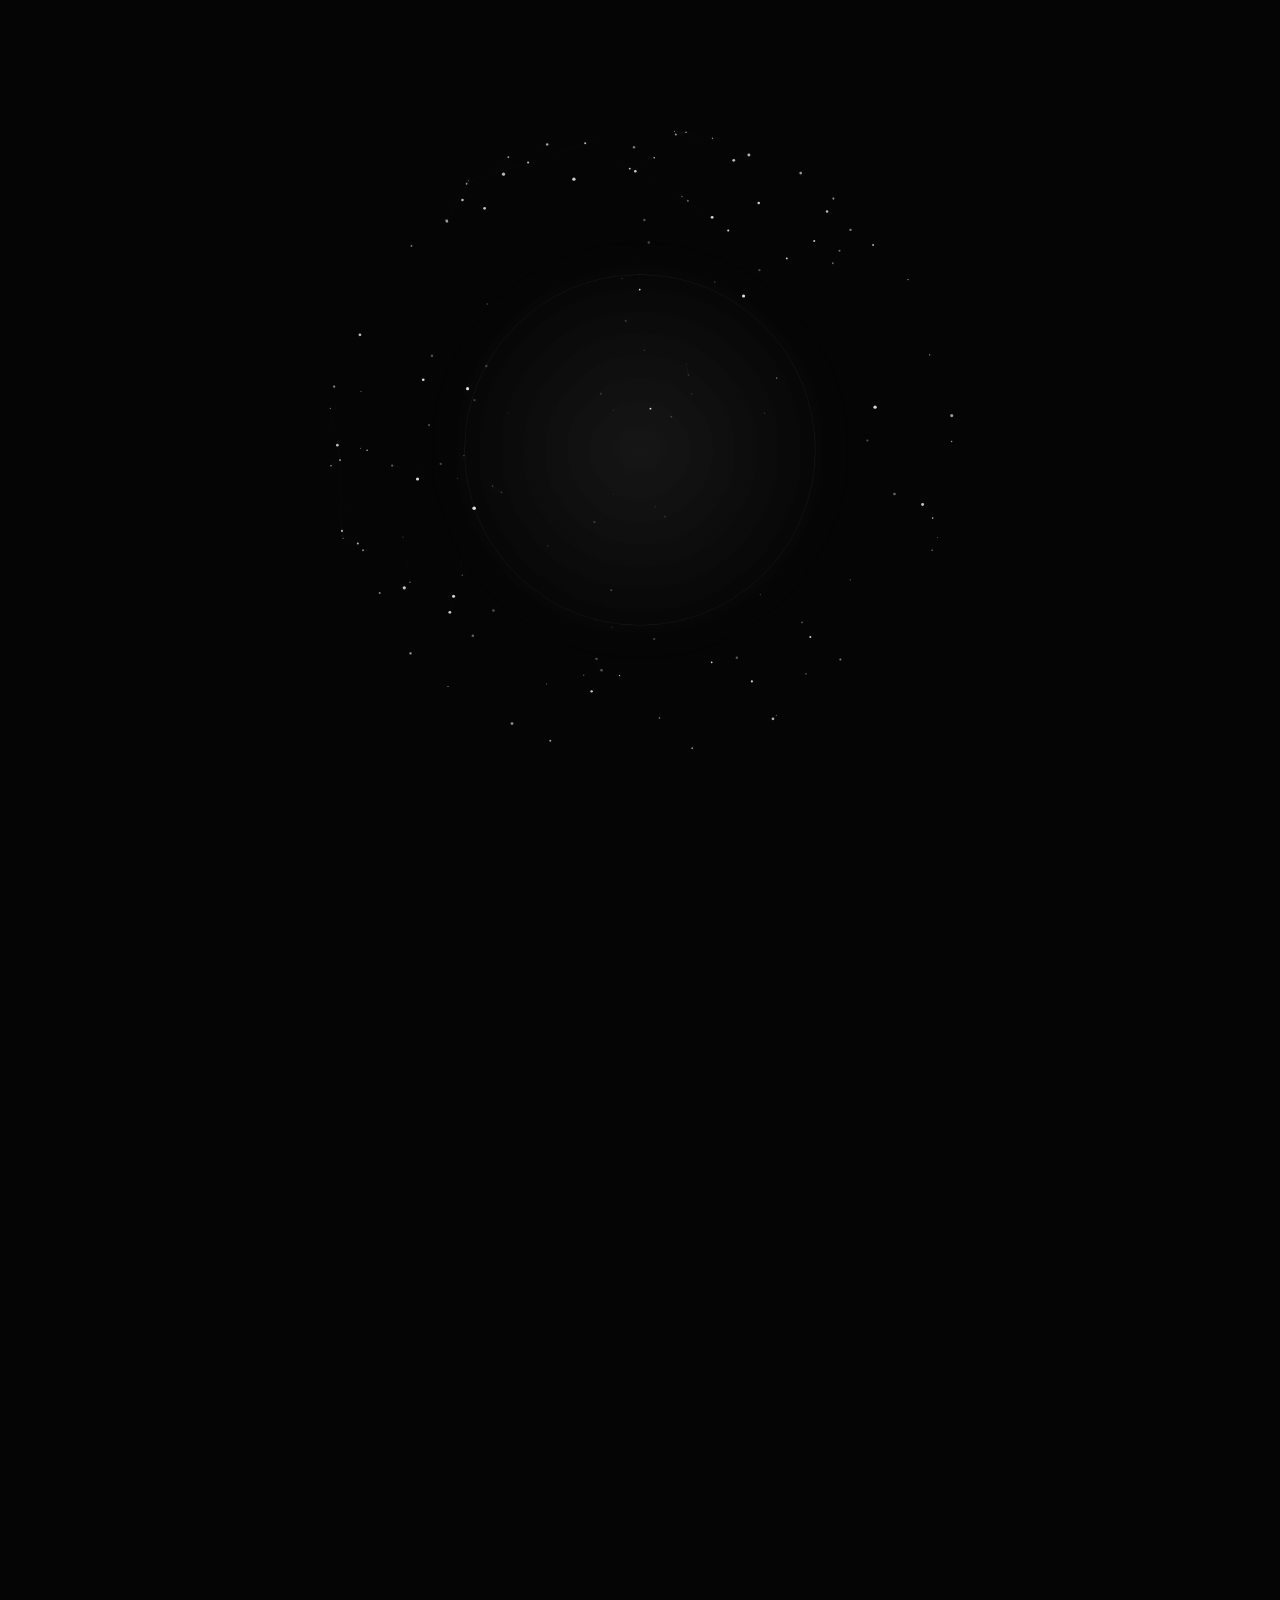
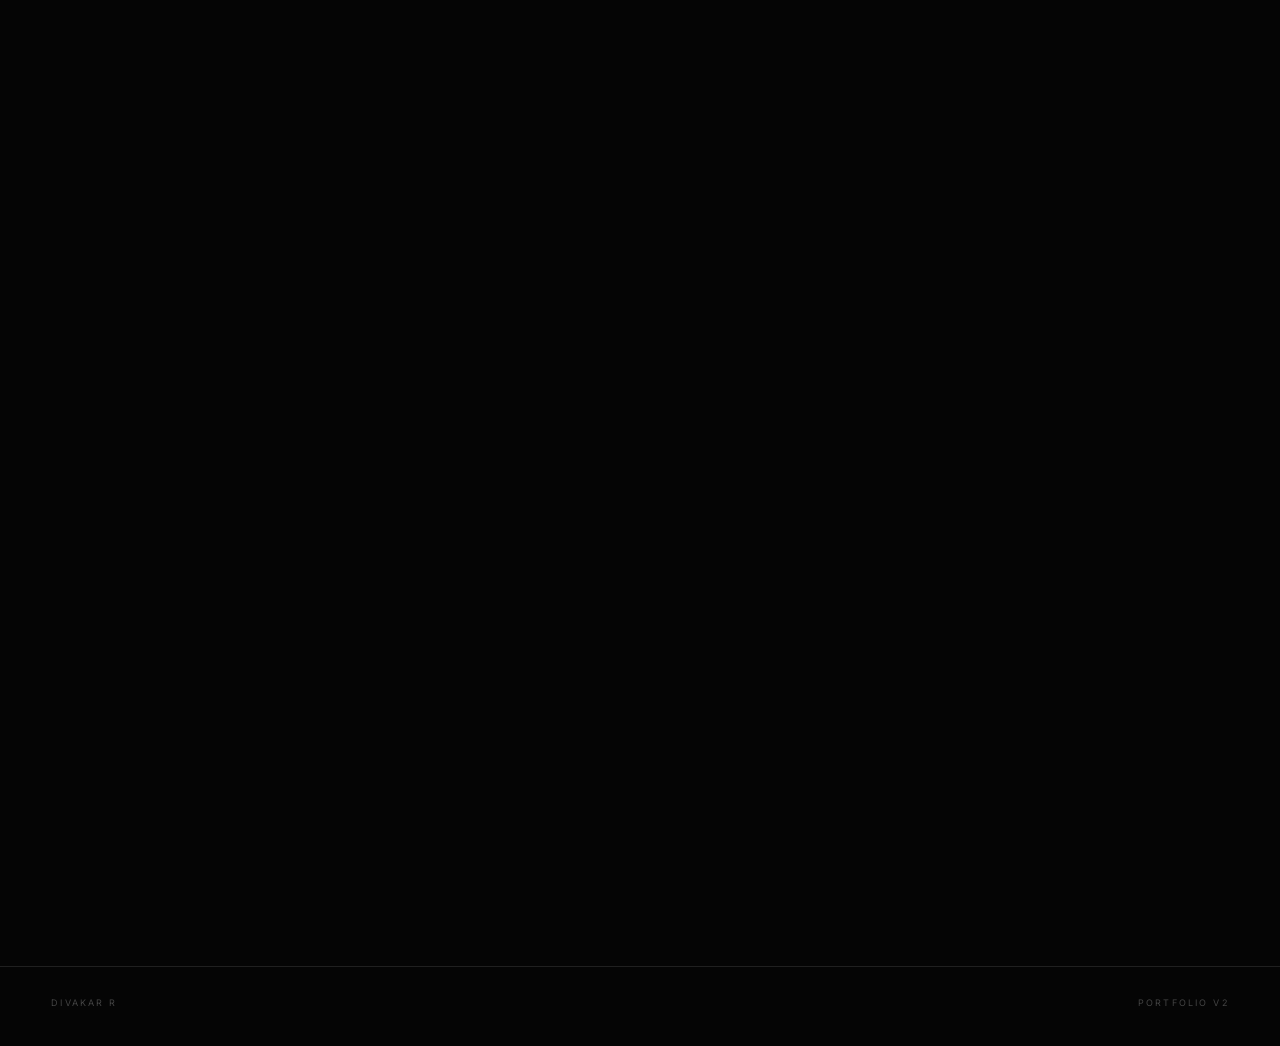
==== index.html @ 34ea06e7 "Add scroll animation hooks to all home sections" ====
<!doctype html>
<html lang="en">
<head>
<meta charset="utf-8"><meta name="viewport" content="width=device-width,initial-scale=1">
<meta name="theme-color" content="#050505"><meta name="description" content="Divakar R — Data Analyst, Automation Developer and Operations professional.">
<title>Divakar R — Data Analyst & Automation Developer</title>
<link rel="preconnect" href="https://fonts.googleapis.com"><link rel="preconnect" href="https://fonts.gstatic.com" crossorigin>
<link href="https://fonts.googleapis.com/css2?family=Inter:wght@400;500;600;700;800&display=swap" rel="stylesheet"><link rel="stylesheet" href="style.css"><link rel="stylesheet" href="portal.css"><link rel="stylesheet" href="spacing-fix.css"><link rel="stylesheet" href="summary.css"><link rel="stylesheet" href="scroll-motion.css">
</head>
<body>
<div class="page-loader" id="page-loader" aria-label="Loading portfolio" role="status"><div class="loader-sigil" aria-hidden="true"><span class="sigil-ring ring-outer"></span><span class="sigil-ring ring-middle"></span><span class="sigil-ring ring-inner"></span><span class="sigil-diamond diamond-one"></span><span class="sigil-diamond diamond-two"></span><span class="sigil-core"></span></div><div class="loader-word">INITIALIZING</div></div>
<div class="noise"></div>
<header class="topbar"><a class="brand" href="index.html"><strong>DIVAKAR R</strong><span>Data Analyst · Automation Developer</span></a><nav><a href="projects.html">Projects</a><a href="experience.html">Experience</a><a href="about.html">About</a><a href="contact.html">Contact</a></nav></header>
<main>
<section id="home" class="hero"><div class="hero-copy reveal"><div class="eyebrow"><span>DATA · AUTOMATION · SOFTWARE</span><i></i></div><h1>Turning<br><span>Data</span><br>Into Systems</h1><p>Data Analyst and Automation Developer focused on transforming messy data, repetitive operations and business requirements into reliable, practical solutions.</p><div class="hero-actions"><a class="work-link" href="projects.html"><span>EXPLORE MY WORK</span><b>→</b></a></div></div><div class="orb-stage" aria-hidden="true"><canvas id="orb-canvas"></canvas><div class="orb-haze"></div></div><div class="portal-entry" aria-hidden="true"></div></section>
<section class="section summary-section scroll-section"><div class="section-label"><span>01</span><span>PROFESSIONAL SUMMARY</span></div><div class="summary-grid"><div><p class="kicker">WHO I AM</p><h2>Analytics with an automation mindset.</h2></div><div class="body-copy"><p>I am a B.Com graduate with hands-on experience across data analysis, operations, reporting and workflow automation. I use Excel, SQL, Power BI and Python to clean data, build reports, automate repetitive tasks and create useful internal tools.</p><p>My approach is practical: understand the process, identify the bottleneck, structure the data, automate what can be automated and deliver something that people can actually use.</p></div></div><div class="stats"><div><strong>2024</strong><span>GRADUATED</span></div><div><strong>10+</strong><span>CORE TOOLS</span></div><div><strong>5+</strong><span>SELECTED PROJECTS</span></div><div><strong>∞</strong><span>LEARNING MINDSET</span></div></div></section>
<section id="projects" class="section scroll-section projects-section"><div class="section-label"><span>02</span><span>SELECTED WORK</span></div><div class="project-list">
<a class="project" href="projects/voter-automation.html"><span class="number">01</span><h2>Election Data Automation</h2><span class="meta">PYTHON · PANDAS · EXCEL · VBA · OCR</span><span class="arrow">↗</span></a>
<a class="project" href="projects/teamboard.html"><span class="number">02</span><h2>TeamBoard</h2><span class="meta">REACT · JAVASCRIPT · SUPABASE</span><span class="arrow">↗</span></a>
<a class="project" href="projects/srimalli.html"><span class="number">03</span><h2>Srimalli Delivery Tracking</h2><span class="meta">WEB APP · OPERATIONS · TRACKING</span><span class="arrow">↗</span></a>
<a class="project" href="projects/analytics.html"><span class="number">04</span><h2>Analytics Dashboards</h2><span class="meta">POWER BI · SQL · EXCEL · DAX</span><span class="arrow">↗</span></a>
<a class="project" href="projects/daily-tracker.html"><span class="number">05</span><h2>Daily Tracker</h2><span class="meta">HTML · CSS · JAVASCRIPT · FLASK · POSTGRESQL</span><span class="arrow">↗</span></a></div><p style="margin-top:35px"><a class="work-link" href="projects.html"><span>VIEW ALL PROJECTS</span><b>→</b></a></p></section>
<section id="experience" class="section split-section scroll-section"><div class="section-label"><span>03</span><span>EXPERIENCE</span></div><div class="split-content"><div><p class="kicker">DATA · OPERATIONS · AUTOMATION</p><h2>Building practical systems for real work.</h2></div><div class="body-copy"><p>Hands-on work across operational data processing, reporting, Excel automation, Python pipelines, dashboards and internal web applications.</p><p><a class="work-link" href="experience.html"><span>VIEW EXPERIENCE</span><b>→</b></a></p></div></div></section>
<section id="skills" class="section skills-section scroll-section"><div class="section-label"><span>04</span><span>SKILLS & TECHNOLOGY</span></div><div class="skills-intro"><h2>A toolkit built around <em>useful outcomes.</em></h2><p>From data preparation to dashboards and full workflow automation, these are the technologies I use to solve practical problems.</p></div><div class="skill-categories">
<div class="skill-category"><span class="skill-index">01</span><h3>Data Analysis</h3><p>Excel · SQL · Power BI · DAX · Power Query · Tableau</p><div class="skill-tags"><span>Excel</span><span>Advanced Excel</span><span>SQL</span><span>Power BI</span><span>DAX</span><span>Power Query</span><span>Tableau</span></div></div>
<div class="skill-category"><span class="skill-index">02</span><h3>Python & Automation</h3><p>Python · Pandas · OpenPyXL · Automation · Data Cleaning</p><div class="skill-tags"><span>Python</span><span>Pandas</span><span>NumPy</span><span>OpenPyXL</span><span>PyMuPDF</span><span>OCR</span><span>VBA</span></div></div>
<div class="skill-category"><span class="skill-index">03</span><h3>Databases</h3><p>Relational databases, querying, data modelling and application storage.</p><div class="skill-tags"><span>MySQL</span><span>PostgreSQL</span><span>MS SQL Server</span><span>Supabase</span><span>Prisma</span></div></div>
<div class="skill-category"><span class="skill-index">04</span><h3>Web Development</h3><p>Building responsive interfaces, dashboards, tracking systems and internal applications.</p><div class="skill-tags"><span>HTML</span><span>CSS</span><span>JavaScript</span><span>React</span><span>Next.js</span><span>Node.js</span><span>Flask</span></div></div>
<div class="skill-category"><span class="skill-index">05</span><h3>Developer Tools</h3><p>Version control, deployment and practical development workflow.</p><div class="skill-tags"><span>Git</span><span>GitHub</span><span>VS Code</span><span>GitHub Pages</span></div></div>
<div class="skill-category"><span class="skill-index">06</span><h3>Business & Operations</h3><p>Process improvement, reporting, validation, documentation and operational workflows.</p><div class="skill-tags"><span>Data Validation</span><span>Reporting</span><span>Process Automation</span><span>Documentation</span><span>Workflow Design</span></div></div></div></section>
<section id="about" class="section split-section scroll-section"><div class="section-label"><span>05</span><span>ABOUT</span></div><div class="split-content"><h2 class="about-statement">Data, automation and software — <em>connected.</em></h2><div class="body-copy"><p>My goal is to keep expanding from analytics into engineering: stronger data systems, better automation, cleaner applications and measurable business impact.</p><p><a class="work-link" href="about.html"><span>READ MORE ABOUT ME</span><b>→</b></a></p></div></div></section>
<section id="contact" class="section contact scroll-section"><div class="section-label"><span>06</span><span>CONTACT</span></div><div class="contact-content"><h2>Let's build something useful.</h2><div class="contact-links"><a href="contact.html">CONTACT ME <span>↗</span></a><a href="https://github.com/Divakar07-pixel" target="_blank" rel="noreferrer">GITHUB <span>↗</span></a><a href="https://www.linkedin.com/in/divakar-r-688403337" target="_blank" rel="noreferrer">LINKEDIN <span>↗</span></a></div></div></section>
</main><footer><span>DIVAKAR R</span><span>PORTFOLIO V2</span></footer><script src="script.js"></script></body></html>
---- style.css ----
:root{--bg:#050505;--fg:#f5f5f5;--muted:#858585;--dim:#5c5c5c;--line:#202020}*{box-sizing:border-box}html{scroll-behavior:smooth}body{margin:0;background:var(--bg);color:var(--fg);font-family:Inter,Arial,sans-serif;overflow-x:hidden}.page-loader{position:fixed;inset:0;z-index:1000;display:grid;place-items:center;background:#050505;overflow:hidden;transition:opacity .8s ease,visibility .8s ease}.page-loader.is-hidden{opacity:0;visibility:hidden;pointer-events:none}.loader-sigil{position:relative;width:190px;height:190px;display:grid;place-items:center;filter:drop-shadow(0 0 18px rgba(255,255,255,.08))}.sigil-ring{position:absolute;border:1px solid rgba(255,255,255,.32);border-radius:50%;box-shadow:0 0 20px rgba(255,255,255,.035),inset 0 0 18px rgba(255,255,255,.025)}.ring-outer{width:184px;height:184px;border-top-color:rgba(255,255,255,.9);border-right-color:rgba(255,255,255,.12);animation:spellSpin 4.5s linear infinite}.ring-middle{width:142px;height:142px;border-left-color:rgba(255,255,255,.85);border-bottom-color:rgba(255,255,255,.1);animation:spellSpinReverse 3.2s linear infinite}.ring-inner{width:94px;height:94px;border-top-color:rgba(255,255,255,.75);border-bottom-color:rgba(255,255,255,.15);animation:spellSpin 2.1s linear infinite}.sigil-ring:before,.sigil-ring:after{content:"";position:absolute;inset:8px;border:1px dashed rgba(255,255,255,.12);border-radius:50%}.ring-middle:before{inset:10px}.ring-inner:before{inset:7px}.sigil-diamond{position:absolute;width:70px;height:70px;border:1px solid rgba(255,255,255,.28);transform:rotate(45deg);animation:diamondPulse 1.8s ease-in-out infinite}.diamond-two{width:48px;height:48px;transform:rotate(45deg) scale(.72);border-color:rgba(255,255,255,.5);animation-delay:-.35s}.sigil-core{width:8px;height:8px;border-radius:50%;background:#fff;box-shadow:0 0 10px rgba(255,255,255,.65),0 0 30px rgba(255,255,255,.22);animation:corePulse 1.4s ease-in-out infinite}.loader-word{position:absolute;top:calc(50% + 116px);left:0;right:0;text-align:center;color:#666;font-size:8px;letter-spacing:.38em;text-indent:.38em;animation:loaderFade 1.2s ease-in-out infinite alternate}.page-loader:after{content:"";position:absolute;width:420px;height:420px;border-radius:50%;background:radial-gradient(circle,rgba(255,255,255,.035),transparent 65%);pointer-events:none}@keyframes spellSpin{to{transform:rotate(360deg)}}@keyframes spellSpinReverse{to{transform:rotate(-360deg)}}@keyframes diamondPulse{0%,100%{opacity:.45;scale:.92}50%{opacity:.9;scale:1}}@keyframes corePulse{0%,100%{transform:scale(.75);opacity:.65}50%{transform:scale(1.35);opacity:1}}@keyframes loaderFade{from{opacity:.35}to{opacity:1}}.noise{position:fixed;inset:0;z-index:50;pointer-events:none;opacity:.035;background-image:url("data:image/svg+xml,%3Csvg viewBox='0 0 180 180' xmlns='http://www.w3.org/2000/svg'%3E%3Cfilter id='n'%3E%3CfeTurbulence type='fractalNoise' baseFrequency='.9' numOctaves='4' stitchTiles='stitch'/%3E%3C/filter%3E%3Crect width='100%25' height='100%25' filter='url(%23n)' opacity='.8'/%3E%3C/svg%3E")}.topbar{position:fixed;top:0;left:0;right:0;z-index:20;display:flex;justify-content:space-between;align-items:flex-start;padding:34px 4vw;background:linear-gradient(to bottom,rgba(5,5,5,.86),transparent)}.brand{display:grid;gap:7px;color:var(--fg);text-decoration:none}.brand strong{font-size:15px;letter-spacing:.03em}.brand span{font-size:10px;letter-spacing:.14em;color:#777}.topbar nav{display:flex;gap:36px}.topbar nav a{text-decoration:none;color:#777;font-size:10px;text-transform:uppercase;letter-spacing:.2em;transition:color .25s}.topbar nav a:hover{color:#fff}.hero{min-height:100vh;display:grid;grid-template-columns:48% 52%;position:relative;padding:150px 4vw 70px;align-items:center}.hero-copy{position:relative;z-index:2}.eyebrow{display:flex;align-items:center;gap:18px;color:#aaa;font-size:11px;letter-spacing:.3em;margin-bottom:35px}.eyebrow i{width:115px;height:1px;background:#343434}.hero h1{font-size:clamp(70px,9vw,142px);line-height:.82;letter-spacing:-.085em;margin:0 0 42px;font-weight:700}.hero h1 span{color:#626262}.hero-copy>p{max-width:560px;margin:0 0 38px;color:#8e8e8e;font-size:15px;line-height:1.8}.hero-actions{display:flex;align-items:center;gap:35px;flex-wrap:wrap}.text-link{font-size:10px;letter-spacing:.2em;color:#777;text-decoration:none}.text-link:hover{color:#fff}.work-link{display:inline-flex;align-items:center;gap:30px;color:#fff;text-decoration:none;border-bottom:1px solid #444;padding-bottom:14px;font-size:10px;letter-spacing:.25em}.work-link b{font-size:26px;font-weight:300;line-height:.45;transition:transform .25s}.work-link:hover b{transform:translateX(8px)}.orb-stage{height:min(76vh,760px);min-height:520px;position:relative;display:grid;place-items:center}.orb-stage canvas{width:100%;height:100%;display:block}.orb-haze{position:absolute;width:min(35vw,470px);height:min(35vw,470px);border-radius:50%;background:radial-gradient(circle,rgba(255,255,255,.045),transparent 67%);filter:blur(22px);pointer-events:none}.section{padding:170px 4vw}.section-label{display:flex;align-items:center;gap:25px;padding-top:16px;border-top:1px solid var(--line);margin-bottom:70px;color:#666;font-size:10px;letter-spacing:.25em}.section-label span:first-child{color:#444}.summary-grid{display:grid;grid-template-columns:1fr 1fr;gap:10vw}.summary-grid h2{font-size:clamp(44px,6vw,86px);line-height:.98;letter-spacing:-.065em;font-weight:600;margin:0}.stats{display:grid;grid-template-columns:repeat(4,1fr);margin-top:90px;border-top:1px solid var(--line);border-bottom:1px solid var(--line)}.stats div{padding:28px 18px;border-right:1px solid var(--line)}.stats div:last-child{border-right:0}.stats strong{display:block;font-size:34px;letter-spacing:-.05em}.stats span{display:block;margin-top:10px;color:#555;font-size:9px;letter-spacing:.18em}.project{display:grid;grid-template-columns:60px 1fr 260px 30px;align-items:center;gap:20px;padding:28px 0;border-bottom:1px solid var(--line);text-decoration:none;color:#fff;transition:padding .35s,background .35s}.project:hover{padding-left:18px;background:linear-gradient(90deg,rgba(255,255,255,.025),transparent)}.project .number,.project .meta{color:#555;font-size:10px;letter-spacing:.16em}.project h2{margin:0;font-size:clamp(25px,3.2vw,48px);font-weight:500;letter-spacing:-.045em}.project .arrow{font-size:24px;text-align:right;color:#aaa}.split-section{min-height:70vh}.split-content{display:grid;grid-template-columns:1fr 1fr;gap:10vw}.kicker{color:#777;font-size:10px;letter-spacing:.24em;margin:0 0 35px}.split-content h2{font-size:clamp(44px,6vw,86px);line-height:.98;letter-spacing:-.065em;font-weight:600;margin:0}.body-copy{max-width:510px;padding-top:45px}.body-copy p,.copy p{font-size:18px;line-height:1.9;color:#8a8a8a;margin:0 0 22px}.about-statement em,.page-title em{color:#686868;font-style:normal}.skills{display:flex;flex-wrap:wrap;align-content:flex-start;gap:9px;padding-top:45px}.skills span,.skill-grid span{border:1px solid var(--line);padding:11px 14px;color:#888;font-size:10px;letter-spacing:.1em}.skills-intro{display:grid;grid-template-columns:1fr 1fr;gap:10vw;margin-bottom:70px}.skills-intro h2{font-size:clamp(44px,6vw,86px);line-height:.98;letter-spacing:-.065em;margin:0}.skills-intro em{color:#686868;font-style:normal}.skills-intro p{max-width:500px;color:#777;line-height:1.8;font-size:16px;margin:0}.skill-categories{display:grid;grid-template-columns:repeat(2,1fr);border-top:1px solid var(--line);border-left:1px solid var(--line)}.skill-category{padding:34px;border-right:1px solid var(--line);border-bottom:1px solid var(--line);min-height:245px}.skill-index{font-size:9px;color:#444;letter-spacing:.2em}.skill-category h3{font-size:30px;letter-spacing:-.04em;font-weight:500;margin:18px 0 10px}.skill-category p{color:#666;font-size:13px;line-height:1.7;margin:0 0 22px}.skill-tags{display:flex;flex-wrap:wrap;gap:7px}.skill-tags span{border:1px solid var(--line);padding:8px 10px;color:#8a8a8a;font-size:9px;letter-spacing:.08em}.contact{min-height:75vh}.contact-content{display:grid;grid-template-columns:1.3fr .7fr;gap:10vw}.contact-content h2{font-size:clamp(52px,8vw,120px);line-height:.88;letter-spacing:-.08em;margin:0;font-weight:600}.contact-links{display:flex;flex-direction:column;align-self:end}.contact-links a{display:flex;justify-content:space-between;padding:18px 0;border-bottom:1px solid var(--line);color:#aaa;text-decoration:none;font-size:10px;letter-spacing:.2em;transition:color .25s}.contact-links a:hover{color:#fff}.contact-links span{font-size:18px}footer{display:flex;justify-content:space-between;padding:30px 4vw 38px;border-top:1px solid var(--line);color:#444;font-size:9px;letter-spacing:.24em}footer a{color:#555;text-decoration:none}footer a:hover{color:#fff}.reveal{opacity:1;transform:none}.js-ready .reveal{opacity:0;transform:translateY(22px);transition:opacity .9s ease,transform .9s ease}.js-ready .reveal.is-visible{opacity:1;transform:none}.page-hero{padding-top:180px;min-height:70vh}.page-title{font-size:clamp(62px,9vw,140px);line-height:.86;letter-spacing:-.08em;margin:0 0 80px;font-weight:650}.page-grid,.case-grid{display:grid;grid-template-columns:1fr 1fr;gap:10vw;align-items:start}.lead{font-size:clamp(28px,4vw,55px);line-height:1.1;letter-spacing:-.045em;margin:0;color:#ddd;max-width:760px}.page-grid .copy{max-width:520px}.timeline{display:grid;gap:0}.timeline article{display:grid;grid-template-columns:1fr 1fr;gap:10vw;padding:55px 0;border-top:1px solid var(--line)}.timeline h2,.case-grid h2{font-size:clamp(36px,5vw,72px);line-height:.98;letter-spacing:-.06em;margin:16px 0 0;font-weight:600}.date{font-size:10px;letter-spacing:.22em;color:#555}.timeline ul{margin:28px 0 0;padding-left:18px;color:#8a8a8a;line-height:2}.skill-grid{display:grid;grid-template-columns:repeat(4,1fr);gap:10px}.skill-grid span{padding:22px}.skill-grid.detailed{grid-template-columns:repeat(2,1fr);gap:0;border-top:1px solid var(--line);border-left:1px solid var(--line)}.skill-grid.detailed>div{padding:30px;border-right:1px solid var(--line);border-bottom:1px solid var(--line);min-height:150px}.skill-grid.detailed h3{font-size:25px;margin:0 0 12px}.skill-grid.detailed p{color:#777;line-height:1.7;margin:0}.full-list{margin-top:30px}.case-hero{min-height:80vh;display:flex;flex-direction:column;justify-content:center}.case-hero .lead{max-width:850px}.flow{display:grid;grid-template-columns:repeat(4,1fr);border-top:1px solid var(--line)}.flow>div{min-height:180px;padding:24px;border-right:1px solid var(--line);display:flex;flex-direction:column;gap:12px}.flow>div:last-child{border-right:0}.flow b{font-size:10px;color:#555;letter-spacing:.15em}.flow strong{font-size:28px;letter-spacing:-.04em}.flow span{font-size:13px;line-height:1.6;color:#777}.feature-grid{display:grid;grid-template-columns:repeat(3,1fr);border-top:1px solid var(--line);border-left:1px solid var(--line)}.feature-grid div{padding:35px;border-right:1px solid var(--line);border-bottom:1px solid var(--line);font-size:22px;letter-spacing:-.03em;color:#bbb}@media(max-width:900px){.topbar{padding:24px 6vw}.topbar nav{gap:16px}.topbar nav a{font-size:8px}.hero{grid-template-columns:1fr;padding:125px 6vw 40px}.hero h1{font-size:clamp(65px,16vw,112px)}.hero-copy>p{max-width:430px}.orb-stage{height:430px;min-height:430px;margin-top:-25px}.orb-haze{width:330px;height:330px}.section{padding:115px 6vw}.project{grid-template-columns:38px 1fr 25px}.project .meta{display:none}.split-content,.contact-content,.page-grid,.case-grid,.timeline article,.summary-grid,.skills-intro{grid-template-columns:1fr;gap:45px}.body-copy,.skills{padding-top:0}.split-section{min-height:auto}.contact-content h2{max-width:700px}.page-hero{padding-top:135px}.page-title{font-size:clamp(58px,14vw,105px);margin-bottom:55px}.skill-grid{grid-template-columns:repeat(2,1fr)}.skill-categories{grid-template-columns:1fr}.stats{grid-template-columns:repeat(2,1fr);margin-top:60px}.stats div:nth-child(2){border-right:0}.flow{grid-template-columns:repeat(2,1fr)}.flow>div:nth-child(2){border-right:0}.flow>div{border-bottom:1px solid var(--line)}.feature-grid{grid-template-columns:repeat(2,1fr)}}@media(max-width:560px){.brand span{display:none}.topbar nav a:nth-child(3){display:none}.topbar nav{gap:12px}.hero{padding-top:115px}.hero h1{margin-bottom:34px}.hero-copy>p{font-size:14px}.orb-stage{height:360px;min-height:360px}.section-label{margin-bottom:48px}.project{padding:23px 0}.project h2{font-size:25px}.split-content h2{font-size:47px}.body-copy p,.copy p{font-size:16px}.contact-content h2{font-size:56px}.page-title{font-size:54px}.lead{font-size:27px}.skill-grid,.skill-grid.detailed,.flow,.feature-grid{grid-template-columns:1fr}.flow>div{border-right:0!important}.timeline article{padding:38px 0}.timeline h2{font-size:44px}.stats{grid-template-columns:1fr}.stats div{border-right:0!important;border-bottom:1px solid var(--line)}.stats div:last-child{border-bottom:0}.loader-sigil{width:150px;height:150px}.ring-outer{width:146px;height:146px}.ring-middle{width:112px;height:112px}.ring-inner{width:74px;height:74px}.sigil-diamond{width:56px;height:56px}.diamond-two{width:38px;height:38px}.loader-word{top:calc(50% + 98px);font-size:7px}}@media(prefers-reduced-motion:reduce){html{scroll-behavior:auto}.project,.work-link b,.reveal,.page-loader *{transition:none!important;animation:none!important}.js-ready .reveal{opacity:1;transform:none}}
---- portal.css ----
.hero{min-height:150vh;align-items:start;overflow:visible;perspective:1600px}.hero-copy{position:sticky;top:15vh;align-self:start;margin-top:4vh;z-index:8;opacity:var(--hero-copy-opacity,0);transform:translate3d(var(--hero-copy-x,0),var(--hero-copy-y,0),0) scale(var(--hero-copy-scale,.94));transform-origin:50% 50%;clip-path:circle(var(--hero-copy-clip,0%) at 50% 50%);will-change:transform,opacity,clip-path}.orb-stage{position:sticky;top:0;height:100vh;min-height:100vh;z-index:3;transform:translate3d(var(--portal-x,0px),var(--portal-y,0px),0) scale(var(--portal-scale,1));transform-origin:50% 50%;will-change:transform,opacity,filter;opacity:var(--portal-opacity,1);filter:blur(var(--portal-blur,0px));pointer-events:none}.orb-stage.portal-in-loader{position:absolute!important;inset:0!important;width:100%!important;height:100%!important;min-height:100%!important;margin:0!important;z-index:2!important;transform:translate3d(0,0,0) scale(var(--loader-portal-scale,1))!important;transform-origin:50% 50%!important;opacity:var(--loader-portal-opacity,1)!important;filter:blur(var(--loader-portal-blur,0px))!important}.orb-stage.portal-in-loader .orb-haze{opacity:.95;transform:scale(var(--loader-haze-scale,1))}.orb-stage canvas{transform:scale(var(--portal-canvas-scale,1));will-change:transform}.orb-haze{width:min(40vw,560px);height:min(40vw,560px);transform:scale(var(--portal-haze-scale,1));opacity:var(--portal-haze-opacity,1)}.hero:after{content:"";position:absolute;inset:0;z-index:4;pointer-events:none;background:radial-gradient(circle at 50% 50%,transparent 0%,transparent calc(7% + var(--portal-progress,0)*22%),rgba(5,5,5,.2) calc(13% + var(--portal-progress,0)*24%),rgba(5,5,5,.82) 100%);opacity:var(--portal-vignette,0)}.portal-entry{position:absolute;left:50%;top:50%;z-index:5;pointer-events:none;width:4px;height:4px;border-radius:50%;background:#fff;box-shadow:0 0 25px 8px rgba(255,255,255,.22);opacity:var(--portal-core-opacity,0);transform:translate(-50%,-50%) scale(var(--portal-core-scale,1));will-change:transform,opacity}.page-loader{transition:opacity .9s cubic-bezier(.22,1,.36,1),visibility .9s}.page-loader.portal-ready{opacity:1;visibility:visible}.page-loader.portal-ready .loader-sigil,.page-loader.portal-ready .loader-word{opacity:0;visibility:hidden;transform:scale(.72);transition:opacity .55s ease,transform .8s cubic-bezier(.22,1,.36,1),visibility .55s}.page-loader.portal-ready:before{content:"";position:absolute;left:50%;top:50%;width:min(38vw,500px);height:min(38vw,500px);border:1px solid rgba(255,255,255,.16);border-radius:50%;transform:translate(-50%,-50%) scale(var(--portal-ring-scale,.72));opacity:var(--portal-ring-opacity,.35);box-shadow:0 0 55px rgba(255,255,255,.045),inset 0 0 45px rgba(255,255,255,.025);pointer-events:none;z-index:1;will-change:transform,opacity}.page-loader.portal-entered{opacity:0;visibility:hidden;pointer-events:none}.portal-lock{overflow:hidden!important;height:100%!important}.portal-lock .hero-copy{opacity:0!important;clip-path:circle(0% at 50% 50%)!important}.portal-lock .orb-stage{visibility:hidden}.portal-active .topbar{opacity:.06;transition:opacity .45s}.portal-active .hero-copy{z-index:8}.portal-active .orb-stage{visibility:hidden}.portal-active .page-loader .orb-stage{visibility:visible}.page-loader .portal-copy{position:absolute!important;left:4vw;top:50%;width:min(48%,700px);margin:0!important;z-index:4!important;opacity:var(--portal-copy-opacity,0)!important;transform:translate3d(var(--portal-copy-x,0),var(--portal-copy-y,40px),0) scale(var(--portal-copy-scale,.78))!important;transform-origin:50% 50%;clip-path:circle(var(--portal-copy-clip,0%) at 50% 50%)!important;will-change:transform,opacity,clip-path}.page-loader .portal-copy h1{margin-bottom:32px}.page-loader .portal-copy>p{max-width:560px}.page-loader .portal-copy .eyebrow{margin-bottom:26px}.page-loader .portal-copy .hero-actions{opacity:var(--portal-actions-opacity,0);transform:translateY(var(--portal-actions-y,18px));transition:none}.page-loader .portal-copy .hero-actions a{pointer-events:none}.page-loader.portal-entered .portal-copy{pointer-events:none}.page-loader.portal-entered:before{opacity:0}.loader-sigil{z-index:4;pointer-events:none}.loader-word{z-index:5}.reveal{opacity:1;transform:none}@media(max-width:900px){.hero{min-height:100vh;height:100vh;overflow:hidden}.hero-copy{position:relative;top:auto;margin-top:0;align-self:center;z-index:8}.orb-stage{position:absolute;inset:0;width:100%;height:100vh;min-height:100vh;margin:0;z-index:1;opacity:.62;filter:none;transform:none;transform-origin:50% 50%;}.orb-stage canvas{transform:scale(.92)}.orb-haze{width:330px;height:330px}.page-loader .portal-copy{left:6vw;width:88%;top:50%}.page-loader .portal-copy h1{font-size:clamp(58px,14vw,105px)}.page-loader.portal-ready:before{width:min(62vw,430px);height:min(62vw,430px)}.hero:after{background:radial-gradient(circle at 50% 50%,transparent 0%,transparent calc(8% + var(--portal-progress,0)*24%),rgba(5,5,5,.2) calc(14% + var(--portal-progress,0)*25%),rgba(5,5,5,.84) 100%)}}@media(max-width:560px){.hero{min-height:100vh;height:100vh;padding-bottom:24px}.hero-copy{top:auto;margin-top:0;align-self:center;width:100%;transform-origin:50% 50%;clip-path:circle(var(--hero-copy-clip,0%) at 50% 50%)}.page-loader .portal-copy{left:6vw;width:88%;top:50%;transform:translate3d(var(--portal-copy-x,0),var(--portal-copy-y,40px),0) scale(var(--portal-copy-scale,.72))!important}.page-loader .portal-copy h1{font-size:clamp(54px,16vw,92px)}.orb-stage{display:none!important}.orb-stage.portal-in-loader{display:block!important;position:absolute!important;inset:0!important;width:100%!important;height:100%!important;min-height:100%!important;margin:0!important;z-index:2!important;opacity:1!important}.page-loader .portal-copy h1{font-size:clamp(52px,15.2vw,88px)}.page-loader.portal-ready:before{width:68vw;height:68vw}.loader-word{font-size:7px}}@media(prefers-reduced-motion:reduce){.hero{min-height:100vh;height:100vh}.hero-copy,.orb-stage{position:relative;top:auto;margin-top:0;transform:none!important;clip-path:none!important;filter:none!important;opacity:1!important}.hero:after,.portal-entry,.page-loader.portal-ready:before{display:none!important}.portal-lock{overflow:auto!important;height:auto!important}.orb-stage.portal-in-loader{position:relative!important}.page-loader{display:none!important}}
---- spacing-fix.css ----
/* Portfolio V2 spacing correction */
.hero{min-height:100vh!important}
.section{padding-top:110px!important;padding-bottom:110px!important}
.split-section{min-height:auto!important}
.contact{min-height:auto!important}
.section-label{margin-bottom:55px!important}
@media(max-width:900px){
  .section{padding-top:80px!important;padding-bottom:80px!important}
  .section-label{margin-bottom:42px!important}
}
@media(max-width:560px){
  .section{padding-top:65px!important;padding-bottom:65px!important}
  .section-label{margin-bottom:36px!important}
}
---- summary.css ----
.summary-section .section-label,.summary-section .summary-grid>div,.summary-section .stats{opacity:0;transform:translate3d(0,34px,0);transition:opacity .85s cubic-bezier(.22,1,.36,1),transform .95s cubic-bezier(.22,1,.36,1)}.summary-section.is-visible .section-label{opacity:1;transform:none;transition-delay:0s}.summary-section.is-visible .summary-grid>div:first-child{opacity:1;transform:none;transition-delay:.12s}.summary-section.is-visible .summary-grid>div:last-child{opacity:1;transform:none;transition-delay:.24s}.summary-section.is-visible .stats{opacity:1;transform:none;transition-delay:.38s}.summary-section .section-label{transform:translate3d(-28px,0,0)}.summary-section .summary-grid h2{clip-path:inset(0 0 100% 0);transform:translateY(18px);transition:clip-path 1s cubic-bezier(.22,1,.36,1),transform .9s cubic-bezier(.22,1,.36,1)}.summary-section.is-visible .summary-grid h2{clip-path:inset(0 0 0 0);transform:none;transition-delay:.2s}.summary-section .body-copy p{opacity:0;transform:translateY(20px);transition:opacity .8s ease,transform .8s cubic-bezier(.22,1,.36,1)}.summary-section.is-visible .body-copy p:first-child{opacity:1;transform:none;transition-delay:.34s}.summary-section.is-visible .body-copy p:last-child{opacity:1;transform:none;transition-delay:.48s}.summary-section .stats div{opacity:0;transform:translateY(18px);transition:opacity .7s ease,transform .8s cubic-bezier(.22,1,.36,1)}.summary-section.is-visible .stats div{opacity:1;transform:none}.summary-section.is-visible .stats div:nth-child(1){transition-delay:.5s}.summary-section.is-visible .stats div:nth-child(2){transition-delay:.58s}.summary-section.is-visible .stats div:nth-child(3){transition-delay:.66s}.summary-section.is-visible .stats div:nth-child(4){transition-delay:.74s}@media(max-width:900px){.summary-section .section-label,.summary-section .summary-grid>div,.summary-section .stats{transform:translateY(24px)}.summary-section .section-label{transform:translateY(18px)}.summary-section.is-visible .section-label,.summary-section.is-visible .summary-grid>div,.summary-section.is-visible .stats{transform:none}}@media(prefers-reduced-motion:reduce){.summary-section .section-label,.summary-section .summary-grid>div,.summary-section .summary-grid h2,.summary-section .body-copy p,.summary-section .stats,.summary-section .stats div{opacity:1!important;transform:none!important;clip-path:none!important;transition:none!important}}
---- scroll-motion.css ----
.js-ready .scroll-section{opacity:0;transform:translate3d(0,34px,0);transition:opacity .85s cubic-bezier(.22,1,.36,1),transform .95s cubic-bezier(.22,1,.36,1)}.js-ready .scroll-section.is-inview{opacity:1;transform:none}.js-ready .scroll-section .section-label{opacity:0;transform:translate3d(-24px,0,0);transition:opacity .7s ease,transform .8s cubic-bezier(.22,1,.36,1)}.js-ready .scroll-section.is-inview .section-label{opacity:1;transform:none}.js-ready .scroll-section .kicker,.js-ready .scroll-section .summary-grid>div,.js-ready .scroll-section .skills-intro>*,.js-ready .scroll-section .split-content>*,.js-ready .scroll-section .contact-content>*{opacity:0;transform:translate3d(0,28px,0);transition:opacity .8s ease,transform .9s cubic-bezier(.22,1,.36,1)}.js-ready .scroll-section.is-inview .kicker,.js-ready .scroll-section.is-inview .summary-grid>div,.js-ready .scroll-section.is-inview .skills-intro>*,.js-ready .scroll-section.is-inview .split-content>*,.js-ready .scroll-section.is-inview .contact-content>*{opacity:1;transform:none}.js-ready .scroll-section.is-inview .summary-grid>div:nth-child(2),.js-ready .scroll-section.is-inview .split-content>div:nth-child(2),.js-ready .scroll-section.is-inview .contact-content>div{transition-delay:.12s}.js-ready .scroll-section.is-inview .summary-grid h2,.js-ready .scroll-section.is-inview .skills-intro h2,.js-ready .scroll-section.is-inview .split-content h2,.js-ready .scroll-section.is-inview .contact-content h2{transition-delay:.08s}.js-ready .project{opacity:0;transform:translate3d(0,26px,0);transition:opacity .65s ease,transform .8s cubic-bezier(.22,1,.36,1),padding .35s,background .35s}.js-ready .projects-inview .project{opacity:1;transform:none}.js-ready .projects-inview .project:nth-child(1){transition-delay:.04s}.js-ready .projects-inview .project:nth-child(2){transition-delay:.1s}.js-ready .projects-inview .project:nth-child(3){transition-delay:.16s}.js-ready .projects-inview .project:nth-child(4){transition-delay:.22s}.js-ready .projects-inview .project:nth-child(5){transition-delay:.28s}.js-ready .skill-category{opacity:0;transform:translate3d(0,30px,0) scale(.985);transition:opacity .7s ease,transform .85s cubic-bezier(.22,1,.36,1)}.js-ready .skills-inview .skill-category{opacity:1;transform:none}.js-ready .skills-inview .skill-category:nth-child(1){transition-delay:.04s}.js-ready .skills-inview .skill-category:nth-child(2){transition-delay:.1s}.js-ready .skills-inview .skill-category:nth-child(3){transition-delay:.16s}.js-ready .skills-inview .skill-category:nth-child(4){transition-delay:.22s}.js-ready .skills-inview .skill-category:nth-child(5){transition-delay:.28s}.js-ready .skills-inview .skill-category:nth-child(6){transition-delay:.34s}.js-ready .stats{opacity:0;transform:translateY(22px);transition:opacity .8s ease,transform .85s cubic-bezier(.22,1,.36,1)}.js-ready .summary-section.is-inview .stats{opacity:1;transform:none;transition-delay:.28s}.js-ready .stats div{transform:translateY(12px);opacity:.5;transition:transform .6s ease,opacity .6s ease}.js-ready .summary-section.is-inview .stats div{transform:none;opacity:1}.js-ready .summary-section.is-inview .stats div:nth-child(2){transition-delay:.08s}.js-ready .summary-section.is-inview .stats div:nth-child(3){transition-delay:.16s}.js-ready .summary-section.is-inview .stats div:nth-child(4){transition-delay:.24s}.js-ready .contact-links a{opacity:0;transform:translateX(24px);transition:opacity .6s ease,transform .7s cubic-bezier(.22,1,.36,1),color .25s}.js-ready .contact-inview .contact-links a{opacity:1;transform:none}.js-ready .contact-inview .contact-links a:nth-child(2){transition-delay:.1s}.js-ready .contact-inview .contact-links a:nth-child(3){transition-delay:.2s}@media(max-width:560px){.js-ready .scroll-section{transform:translate3d(0,22px,0)}.js-ready .scroll-section .section-label{transform:translate3d(-12px,0,0)}.js-ready .scroll-section .kicker,.js-ready .scroll-section .summary-grid>div,.js-ready .scroll-section .skills-intro>*,.js-ready .scroll-section .split-content>*,.js-ready .scroll-section .contact-content>*{transform:translate3d(0,18px,0)}.js-ready .project{transform:translate3d(0,18px,0)}.js-ready .skill-category{transform:translate3d(0,20px,0) scale(.99)}}@media(prefers-reduced-motion:reduce){.js-ready .scroll-section,.js-ready .scroll-section .section-label,.js-ready .scroll-section .kicker,.js-ready .scroll-section .summary-grid>div,.js-ready .scroll-section .skills-intro>*,.js-ready .scroll-section .split-content>*,.js-ready .scroll-section .contact-content>*,.js-ready .project,.js-ready .skill-category,.js-ready .stats,.js-ready .stats div,.js-ready .contact-links a{opacity:1!important;transform:none!important;transition:none!important}}
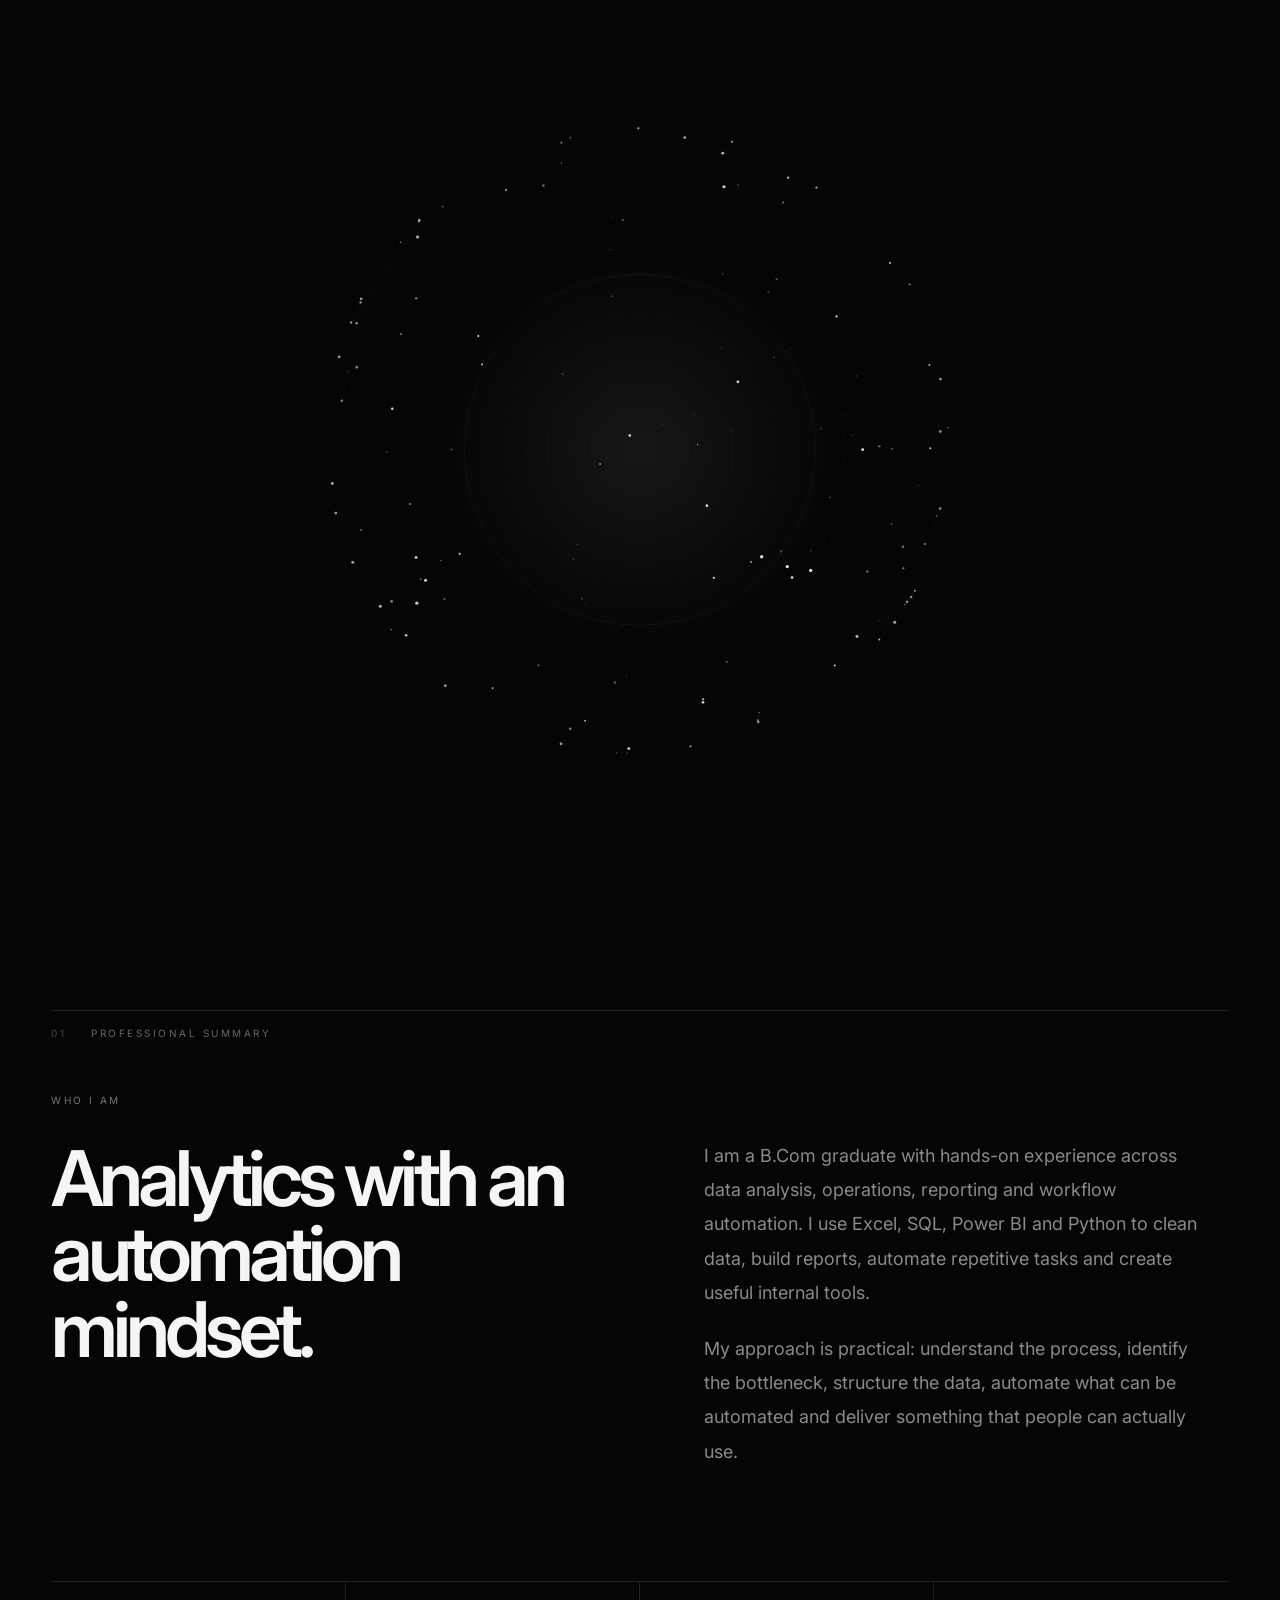
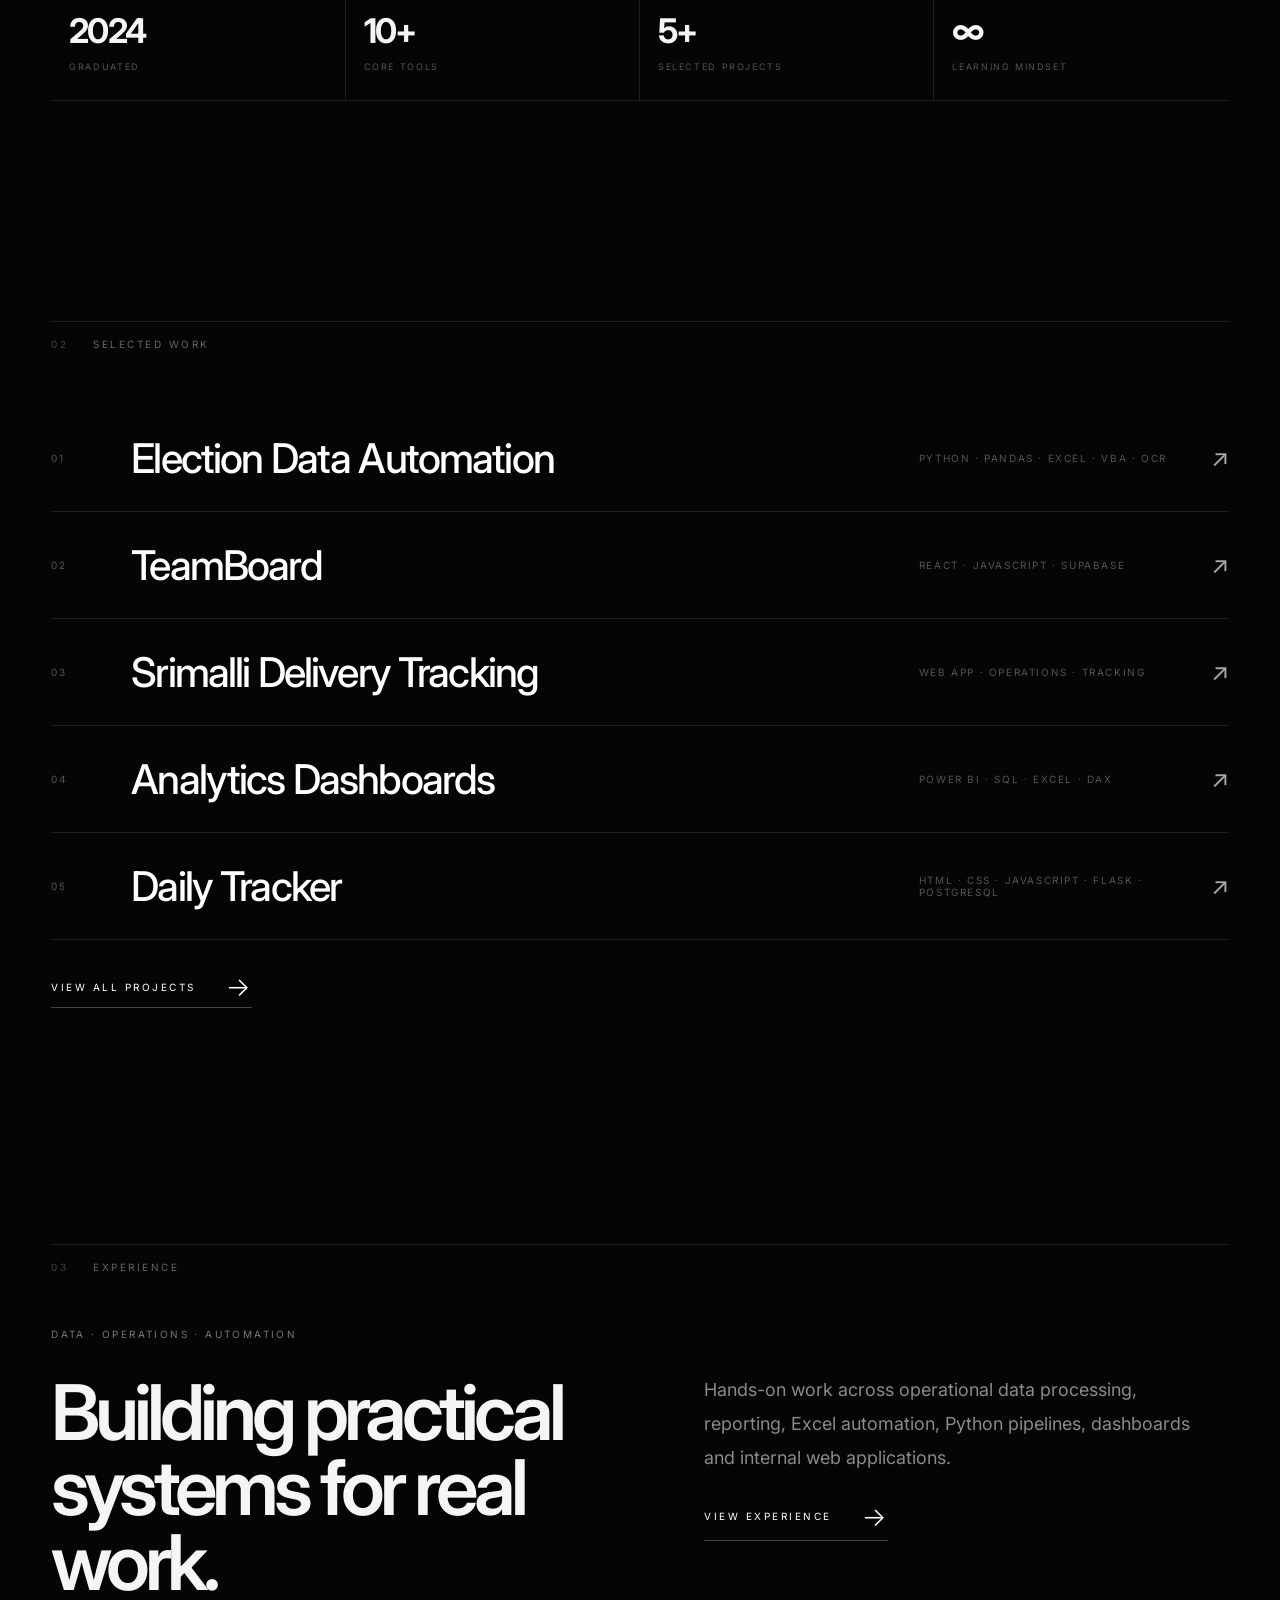
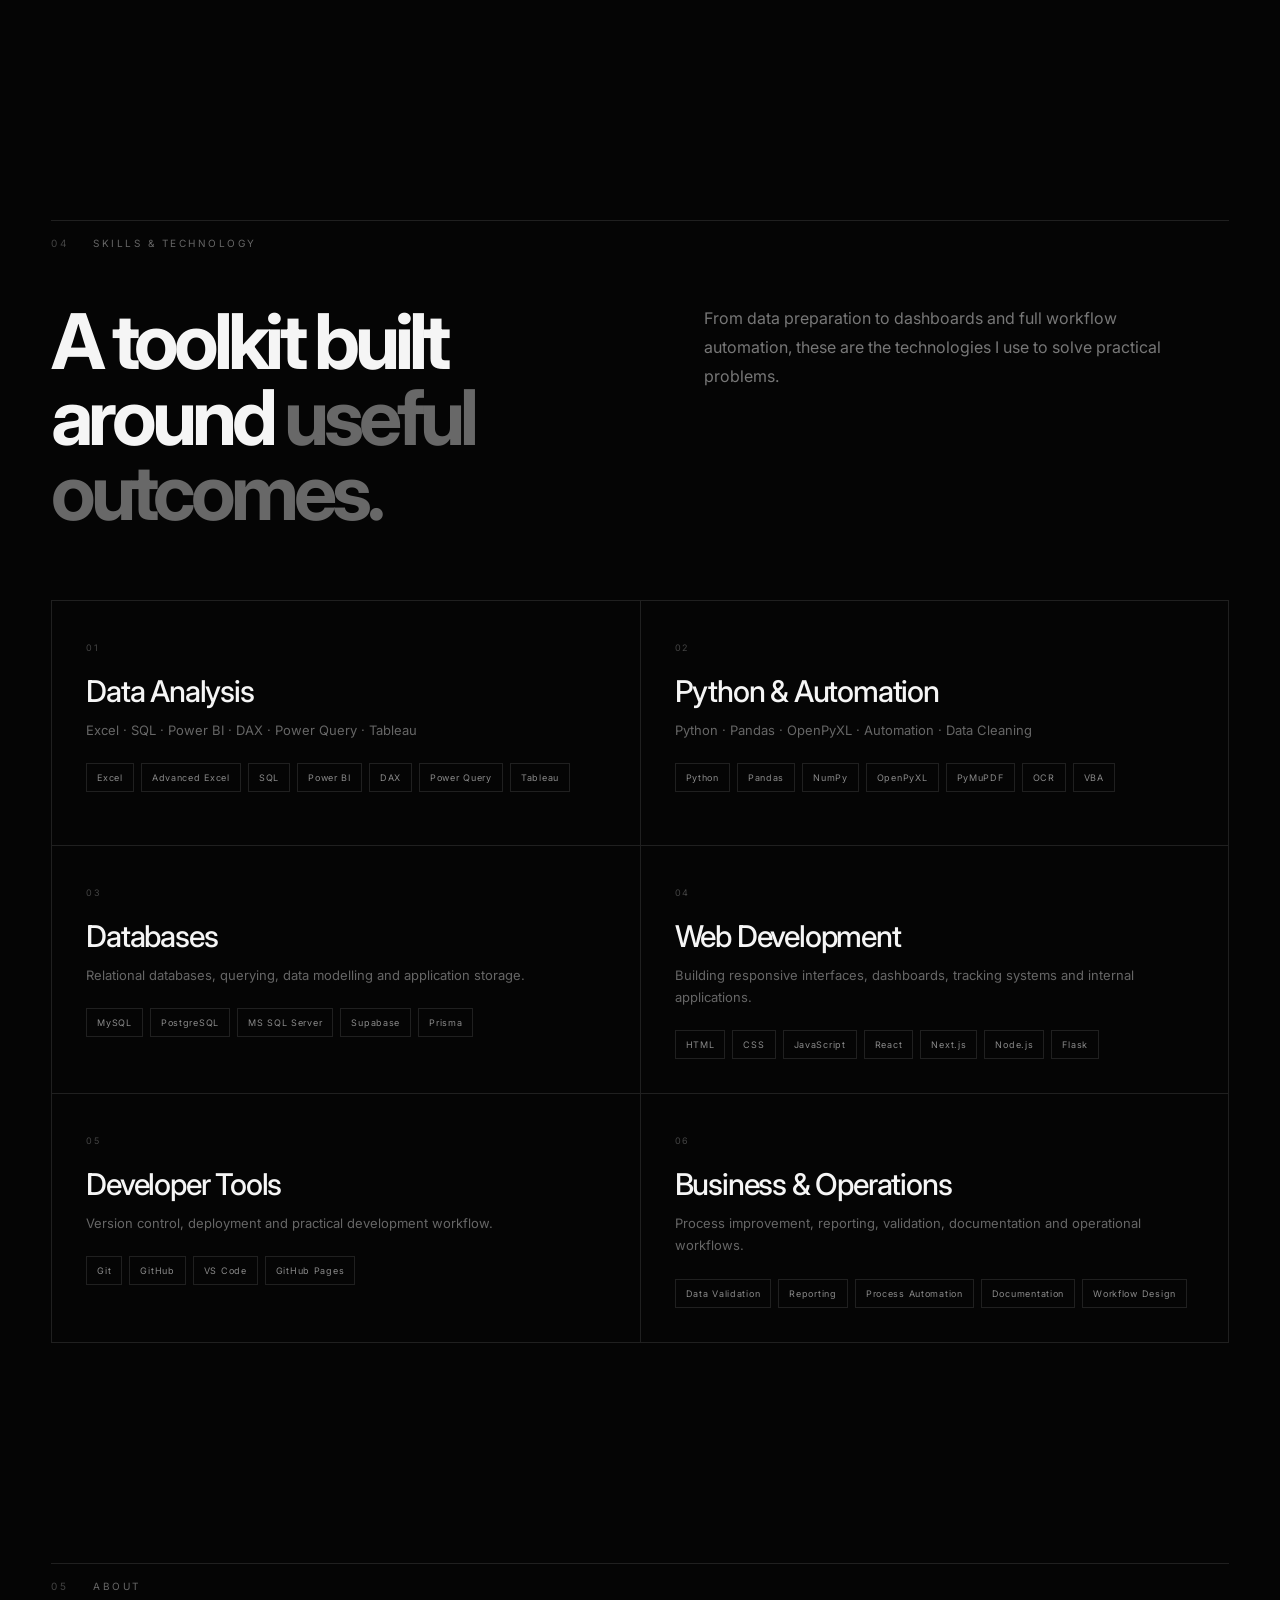
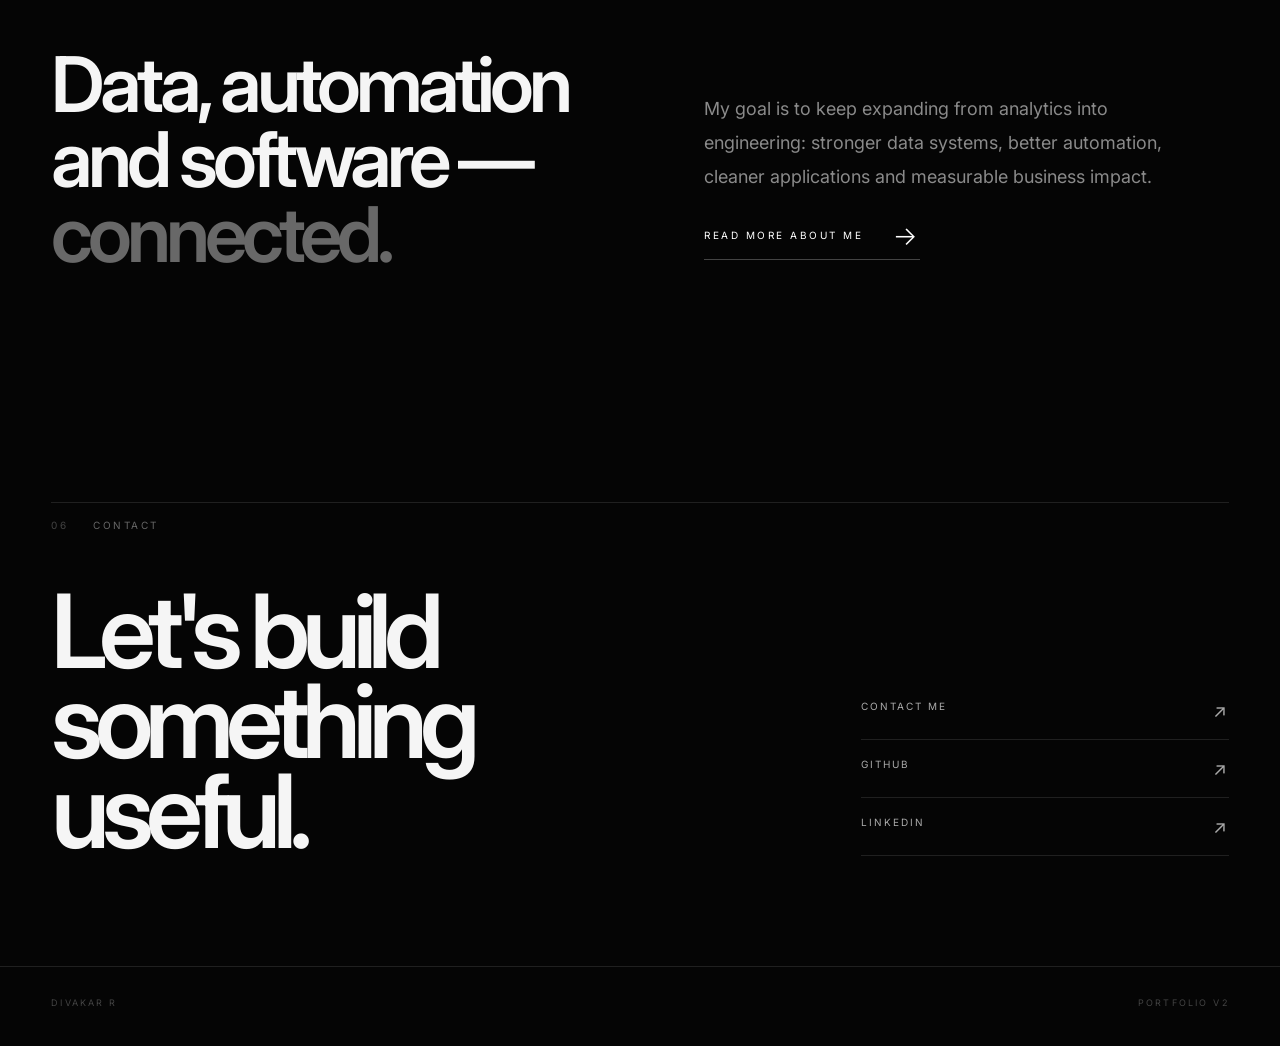
==== commit 32501a24: "Remove portal center dot from home" ====
--- a/index.html
+++ b/index.html
@@ -12,7 +12,7 @@
 <div class="noise"></div>
 <header class="topbar"><a class="brand" href="index.html"><strong>DIVAKAR R</strong><span>Data Analyst · Automation Developer</span></a><nav><a href="projects.html">Projects</a><a href="experience.html">Experience</a><a href="about.html">About</a><a href="contact.html">Contact</a></nav></header>
 <main>
-<section id="home" class="hero"><div class="hero-copy reveal"><div class="eyebrow"><span>DATA · AUTOMATION · SOFTWARE</span><i></i></div><h1>Turning<br><span>Data</span><br>Into Systems</h1><p>Data Analyst and Automation Developer focused on transforming messy data, repetitive operations and business requirements into reliable, practical solutions.</p><div class="hero-actions"><a class="work-link" href="projects.html"><span>EXPLORE MY WORK</span><b>→</b></a></div></div><div class="orb-stage" aria-hidden="true"><canvas id="orb-canvas"></canvas><div class="orb-haze"></div></div><div class="portal-entry" aria-hidden="true"></div></section>
+<section id="home" class="hero"><div class="hero-copy reveal"><div class="eyebrow"><span>DATA · AUTOMATION · SOFTWARE</span><i></i></div><h1>Turning<br><span>Data</span><br>Into Systems</h1><p>Data Analyst and Automation Developer focused on transforming messy data, repetitive operations and business requirements into reliable, practical solutions.</p><div class="hero-actions"><a class="work-link" href="projects.html"><span>EXPLORE MY WORK</span><b>→</b></a></div></div><div class="orb-stage" aria-hidden="true"><canvas id="orb-canvas"></canvas><div class="orb-haze"></div></div></section>
 <section class="section summary-section scroll-section"><div class="section-label"><span>01</span><span>PROFESSIONAL SUMMARY</span></div><div class="summary-grid"><div><p class="kicker">WHO I AM</p><h2>Analytics with an automation mindset.</h2></div><div class="body-copy"><p>I am a B.Com graduate with hands-on experience across data analysis, operations, reporting and workflow automation. I use Excel, SQL, Power BI and Python to clean data, build reports, automate repetitive tasks and create useful internal tools.</p><p>My approach is practical: understand the process, identify the bottleneck, structure the data, automate what can be automated and deliver something that people can actually use.</p></div></div><div class="stats"><div><strong>2024</strong><span>GRADUATED</span></div><div><strong>10+</strong><span>CORE TOOLS</span></div><div><strong>5+</strong><span>SELECTED PROJECTS</span></div><div><strong>∞</strong><span>LEARNING MINDSET</span></div></div></section>
 <section id="projects" class="section scroll-section projects-section"><div class="section-label"><span>02</span><span>SELECTED WORK</span></div><div class="project-list">
 <a class="project" href="projects/voter-automation.html"><span class="number">01</span><h2>Election Data Automation</h2><span class="meta">PYTHON · PANDAS · EXCEL · VBA · OCR</span><span class="arrow">↗</span></a>
--- a/portal.css
+++ b/portal.css
@@ -1 +1 @@
-.hero{min-height:150vh;align-items:start;overflow:visible;perspective:1600px}.hero-copy{position:sticky;top:15vh;align-self:start;margin-top:4vh;z-index:8;opacity:var(--hero-copy-opacity,0);transform:translate3d(var(--hero-copy-x,0),var(--hero-copy-y,0),0) scale(var(--hero-copy-scale,.94));transform-origin:50% 50%;clip-path:circle(var(--hero-copy-clip,0%) at 50% 50%);will-change:transform,opacity,clip-path}.orb-stage{position:sticky;top:0;height:100vh;min-height:100vh;z-index:3;transform:translate3d(var(--portal-x,0px),var(--portal-y,0px),0) scale(var(--portal-scale,1));transform-origin:50% 50%;will-change:transform,opacity,filter;opacity:var(--portal-opacity,1);filter:blur(var(--portal-blur,0px));pointer-events:none}.orb-stage.portal-in-loader{position:absolute!important;inset:0!important;width:100%!important;height:100%!important;min-height:100%!important;margin:0!important;z-index:2!important;transform:translate3d(0,0,0) scale(var(--loader-portal-scale,1))!important;transform-origin:50% 50%!important;opacity:var(--loader-portal-opacity,1)!important;filter:blur(var(--loader-portal-blur,0px))!important}.orb-stage.portal-in-loader .orb-haze{opacity:.95;transform:scale(var(--loader-haze-scale,1))}.orb-stage canvas{transform:scale(var(--portal-canvas-scale,1));will-change:transform}.orb-haze{width:min(40vw,560px);height:min(40vw,560px);transform:scale(var(--portal-haze-scale,1));opacity:var(--portal-haze-opacity,1)}.hero:after{content:"";position:absolute;inset:0;z-index:4;pointer-events:none;background:radial-gradient(circle at 50% 50%,transparent 0%,transparent calc(7% + var(--portal-progress,0)*22%),rgba(5,5,5,.2) calc(13% + var(--portal-progress,0)*24%),rgba(5,5,5,.82) 100%);opacity:var(--portal-vignette,0)}.portal-entry{position:absolute;left:50%;top:50%;z-index:5;pointer-events:none;width:4px;height:4px;border-radius:50%;background:#fff;box-shadow:0 0 25px 8px rgba(255,255,255,.22);opacity:var(--portal-core-opacity,0);transform:translate(-50%,-50%) scale(var(--portal-core-scale,1));will-change:transform,opacity}.page-loader{transition:opacity .9s cubic-bezier(.22,1,.36,1),visibility .9s}.page-loader.portal-ready{opacity:1;visibility:visible}.page-loader.portal-ready .loader-sigil,.page-loader.portal-ready .loader-word{opacity:0;visibility:hidden;transform:scale(.72);transition:opacity .55s ease,transform .8s cubic-bezier(.22,1,.36,1),visibility .55s}.page-loader.portal-ready:before{content:"";position:absolute;left:50%;top:50%;width:min(38vw,500px);height:min(38vw,500px);border:1px solid rgba(255,255,255,.16);border-radius:50%;transform:translate(-50%,-50%) scale(var(--portal-ring-scale,.72));opacity:var(--portal-ring-opacity,.35);box-shadow:0 0 55px rgba(255,255,255,.045),inset 0 0 45px rgba(255,255,255,.025);pointer-events:none;z-index:1;will-change:transform,opacity}.page-loader.portal-entered{opacity:0;visibility:hidden;pointer-events:none}.portal-lock{overflow:hidden!important;height:100%!important}.portal-lock .hero-copy{opacity:0!important;clip-path:circle(0% at 50% 50%)!important}.portal-lock .orb-stage{visibility:hidden}.portal-active .topbar{opacity:.06;transition:opacity .45s}.portal-active .hero-copy{z-index:8}.portal-active .orb-stage{visibility:hidden}.portal-active .page-loader .orb-stage{visibility:visible}.page-loader .portal-copy{position:absolute!important;left:4vw;top:50%;width:min(48%,700px);margin:0!important;z-index:4!important;opacity:var(--portal-copy-opacity,0)!important;transform:translate3d(var(--portal-copy-x,0),var(--portal-copy-y,40px),0) scale(var(--portal-copy-scale,.78))!important;transform-origin:50% 50%;clip-path:circle(var(--portal-copy-clip,0%) at 50% 50%)!important;will-change:transform,opacity,clip-path}.page-loader .portal-copy h1{margin-bottom:32px}.page-loader .portal-copy>p{max-width:560px}.page-loader .portal-copy .eyebrow{margin-bottom:26px}.page-loader .portal-copy .hero-actions{opacity:var(--portal-actions-opacity,0);transform:translateY(var(--portal-actions-y,18px));transition:none}.page-loader .portal-copy .hero-actions a{pointer-events:none}.page-loader.portal-entered .portal-copy{pointer-events:none}.page-loader.portal-entered:before{opacity:0}.loader-sigil{z-index:4;pointer-events:none}.loader-word{z-index:5}.reveal{opacity:1;transform:none}@media(max-width:900px){.hero{min-height:100vh;height:100vh;overflow:hidden}.hero-copy{position:relative;top:auto;margin-top:0;align-self:center;z-index:8}.orb-stage{position:absolute;inset:0;width:100%;height:100vh;min-height:100vh;margin:0;z-index:1;opacity:.62;filter:none;transform:none;transform-origin:50% 50%;}.orb-stage canvas{transform:scale(.92)}.orb-haze{width:330px;height:330px}.page-loader .portal-copy{left:6vw;width:88%;top:50%}.page-loader .portal-copy h1{font-size:clamp(58px,14vw,105px)}.page-loader.portal-ready:before{width:min(62vw,430px);height:min(62vw,430px)}.hero:after{background:radial-gradient(circle at 50% 50%,transparent 0%,transparent calc(8% + var(--portal-progress,0)*24%),rgba(5,5,5,.2) calc(14% + var(--portal-progress,0)*25%),rgba(5,5,5,.84) 100%)}}@media(max-width:560px){.hero{min-height:100vh;height:100vh;padding-bottom:24px}.hero-copy{top:auto;margin-top:0;align-self:center;width:100%;transform-origin:50% 50%;clip-path:circle(var(--hero-copy-clip,0%) at 50% 50%)}.page-loader .portal-copy{left:6vw;width:88%;top:50%;transform:translate3d(var(--portal-copy-x,0),var(--portal-copy-y,40px),0) scale(var(--portal-copy-scale,.72))!important}.page-loader .portal-copy h1{font-size:clamp(54px,16vw,92px)}.orb-stage{display:none!important}.orb-stage.portal-in-loader{display:block!important;position:absolute!important;inset:0!important;width:100%!important;height:100%!important;min-height:100%!important;margin:0!important;z-index:2!important;opacity:1!important}.page-loader .portal-copy h1{font-size:clamp(52px,15.2vw,88px)}.page-loader.portal-ready:before{width:68vw;height:68vw}.loader-word{font-size:7px}}@media(prefers-reduced-motion:reduce){.hero{min-height:100vh;height:100vh}.hero-copy,.orb-stage{position:relative;top:auto;margin-top:0;transform:none!important;clip-path:none!important;filter:none!important;opacity:1!important}.hero:after,.portal-entry,.page-loader.portal-ready:before{display:none!important}.portal-lock{overflow:auto!important;height:auto!important}.orb-stage.portal-in-loader{position:relative!important}.page-loader{display:none!important}}+.hero{min-height:150vh;align-items:start;overflow:visible;perspective:1600px}.hero-copy{position:sticky;top:15vh;align-self:start;margin-top:4vh;z-index:8;opacity:var(--hero-copy-opacity,0);transform:translate3d(var(--hero-copy-x,0),var(--hero-copy-y,0),0) scale(var(--hero-copy-scale,.94));transform-origin:50% 50%;clip-path:circle(var(--hero-copy-clip,0%) at 50% 50%);will-change:transform,opacity,clip-path}.orb-stage{position:sticky;top:0;height:100vh;min-height:100vh;z-index:3;transform:translate3d(var(--portal-x,0px),var(--portal-y,0px),0) scale(var(--portal-scale,1));transform-origin:50% 50%;will-change:transform,opacity,filter;opacity:var(--portal-opacity,1);filter:blur(var(--portal-blur,0px));pointer-events:none}.orb-stage.portal-in-loader{position:absolute!important;inset:0!important;width:100%!important;height:100%!important;min-height:100%!important;margin:0!important;z-index:2!important;transform:translate3d(0,0,0) scale(var(--loader-portal-scale,1))!important;transform-origin:50% 50%!important;opacity:var(--loader-portal-opacity,1)!important;filter:blur(var(--loader-portal-blur,0px))!important}.orb-stage.portal-in-loader .orb-haze{opacity:.95;transform:scale(var(--loader-haze-scale,1))}.orb-stage canvas{transform:scale(var(--portal-canvas-scale,1));will-change:transform}.orb-haze{width:min(40vw,560px);height:min(40vw,560px);transform:scale(var(--portal-haze-scale,1));opacity:var(--portal-haze-opacity,1)}.hero:after{content:"";position:absolute;inset:0;z-index:4;pointer-events:none;background:radial-gradient(circle at 50% 50%,transparent 0%,transparent calc(7% + var(--portal-progress,0)*22%),rgba(5,5,5,.2) calc(13% + var(--portal-progress,0)*24%),rgba(5,5,5,.82) 100%);opacity:var(--portal-vignette,0)}.portal-entry{display:none!important}.page-loader{transition:opacity .9s cubic-bezier(.22,1,.36,1),visibility .9s}.page-loader.portal-ready{opacity:1;visibility:visible}.page-loader.portal-ready .loader-sigil,.page-loader.portal-ready .loader-word{opacity:0;visibility:hidden;transform:scale(.72);transition:opacity .55s ease,transform .8s cubic-bezier(.22,1,.36,1),visibility .55s}.page-loader.portal-ready:before{content:"";position:absolute;left:50%;top:50%;width:min(38vw,500px);height:min(38vw,500px);border:1px solid rgba(255,255,255,.16);border-radius:50%;transform:translate(-50%,-50%) scale(var(--portal-ring-scale,.72));opacity:var(--portal-ring-opacity,.35);box-shadow:0 0 55px rgba(255,255,255,.045),inset 0 0 45px rgba(255,255,255,.025);pointer-events:none;z-index:1;will-change:transform,opacity}.page-loader.portal-entered{opacity:0;visibility:hidden;pointer-events:none}.portal-lock{overflow:hidden!important;height:100%!important}.portal-lock .hero-copy{opacity:0!important;clip-path:circle(0% at 50% 50%)!important}.portal-lock .orb-stage{visibility:hidden}.portal-active .topbar{opacity:.06;transition:opacity .45s}.portal-active .hero-copy{z-index:8}.portal-active .orb-stage{visibility:hidden}.portal-active .page-loader .orb-stage{visibility:visible}.page-loader .portal-copy{position:absolute!important;left:4vw;top:50%;width:min(48%,700px);margin:0!important;z-index:4!important;opacity:var(--portal-copy-opacity,0)!important;transform:translate3d(var(--portal-copy-x,0),var(--portal-copy-y,40px),0) scale(var(--portal-copy-scale,.78))!important;transform-origin:50% 50%;clip-path:circle(var(--portal-copy-clip,0%) at 50% 50%)!important;will-change:transform,opacity,clip-path}.page-loader .portal-copy h1{margin-bottom:32px}.page-loader .portal-copy>p{max-width:560px}.page-loader .portal-copy .eyebrow{margin-bottom:26px}.page-loader .portal-copy .hero-actions{opacity:var(--portal-actions-opacity,0);transform:translateY(var(--portal-actions-y,18px));transition:none}.page-loader .portal-copy .hero-actions a{pointer-events:none}.page-loader.portal-entered .portal-copy{pointer-events:none}.page-loader.portal-entered:before{opacity:0}.loader-sigil{z-index:4;pointer-events:none}.loader-word{z-index:5}.reveal{opacity:1;transform:none}@media(max-width:900px){.hero{min-height:100vh;height:100vh;overflow:hidden}.hero-copy{position:relative;top:auto;margin-top:0;align-self:center;z-index:8}.orb-stage{position:absolute;inset:0;width:100%;height:100vh;min-height:100vh;margin:0;z-index:1;opacity:.62;filter:none;transform:none;transform-origin:50% 50%;}.orb-stage canvas{transform:scale(.92)}.orb-haze{width:330px;height:330px}.page-loader .portal-copy{left:6vw;width:88%;top:50%}.page-loader .portal-copy h1{font-size:clamp(58px,14vw,105px)}.page-loader.portal-ready:before{width:min(62vw,430px);height:min(62vw,430px)}.hero:after{background:radial-gradient(circle at 50% 50%,transparent 0%,transparent calc(8% + var(--portal-progress,0)*24%),rgba(5,5,5,.2) calc(14% + var(--portal-progress,0)*25%),rgba(5,5,5,.84) 100%)}}@media(max-width:560px){.hero{min-height:100vh;height:100vh;padding-bottom:24px}.hero-copy{top:auto;margin-top:0;align-self:center;width:100%;transform-origin:50% 50%;clip-path:circle(var(--hero-copy-clip,0%) at 50% 50%)}.page-loader .portal-copy{left:6vw;width:88%;top:50%;transform:translate3d(var(--portal-copy-x,0),var(--portal-copy-y,40px),0) scale(var(--portal-copy-scale,.72))!important}.page-loader .portal-copy h1{font-size:clamp(54px,16vw,92px)}.orb-stage{display:block!important;position:absolute;inset:0;width:100%;height:100vh;min-height:100vh;margin:0;z-index:1;opacity:.34;visibility:visible!important;pointer-events:none}.orb-stage canvas{transform:scale(.78)}.orb-haze{width:250px;height:250px;opacity:.55}.orb-stage.portal-in-loader{display:block!important;position:absolute!important;inset:0!important;width:100%!important;height:100%!important;min-height:100%!important;margin:0!important;z-index:2!important;opacity:1!important}.page-loader .portal-copy h1{font-size:clamp(52px,15.2vw,88px)}.page-loader.portal-ready:before{width:68vw;height:68vw}.loader-word{font-size:7px}}@media(prefers-reduced-motion:reduce){.hero{min-height:100vh;height:100vh}.hero-copy,.orb-stage{position:relative;top:auto;margin-top:0;transform:none!important;clip-path:none!important;filter:none!important;opacity:1!important}.hero:after,.portal-entry,.page-loader.portal-ready:before{display:none!important}.portal-lock{overflow:auto!important;height:auto!important}.orb-stage.portal-in-loader{position:relative!important}.page-loader{display:none!important}}
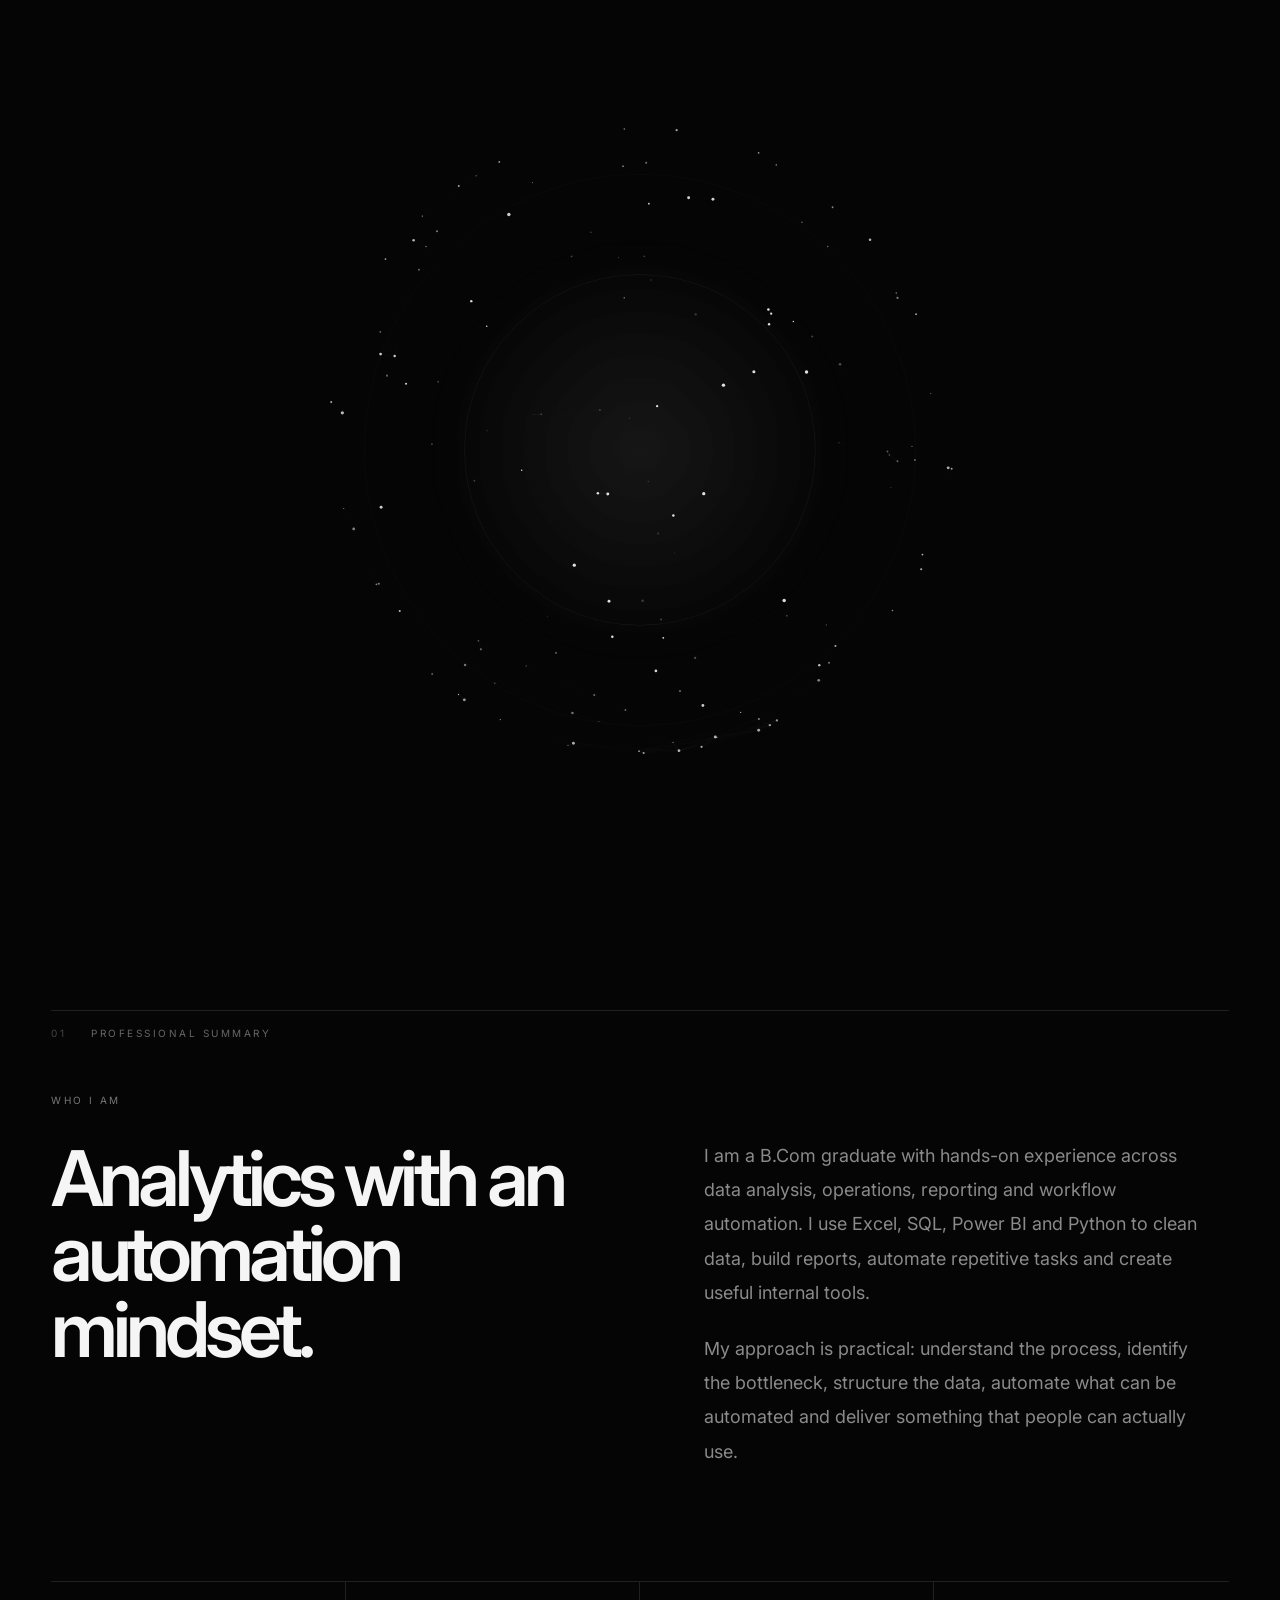
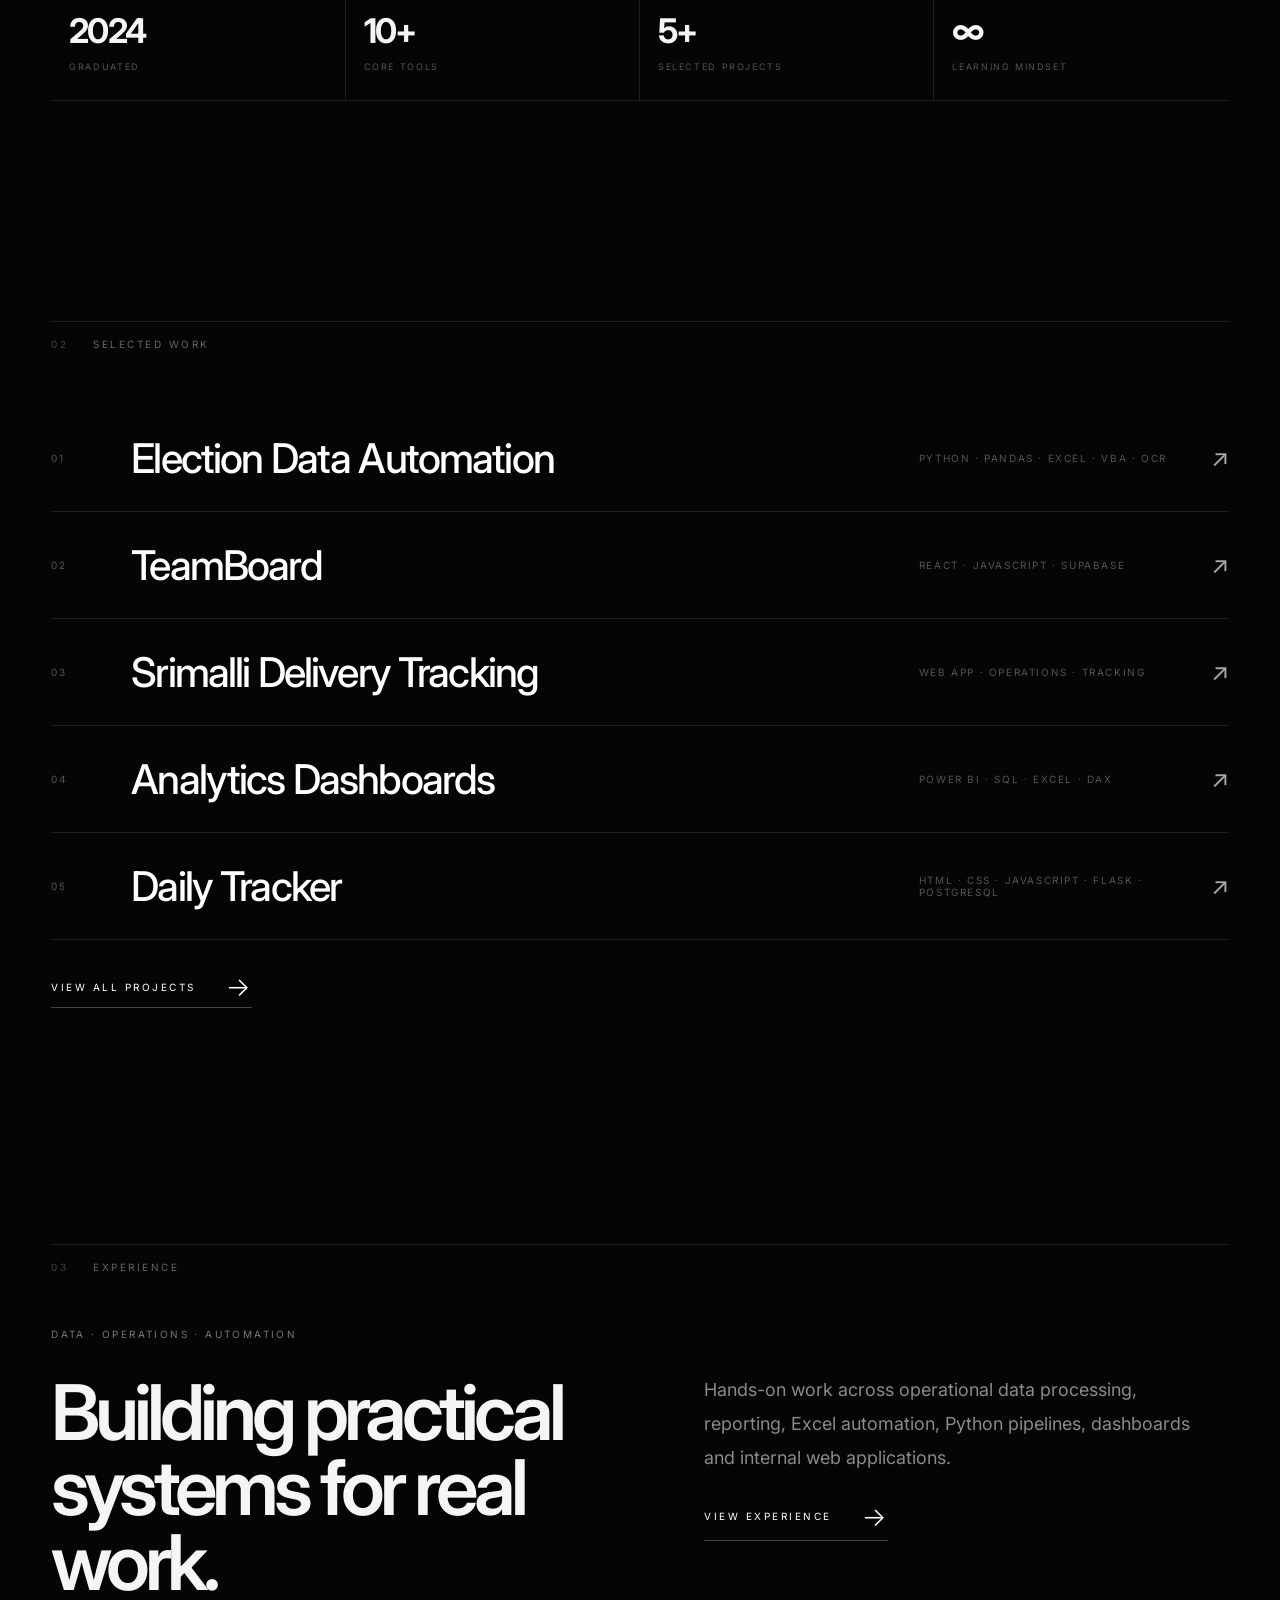
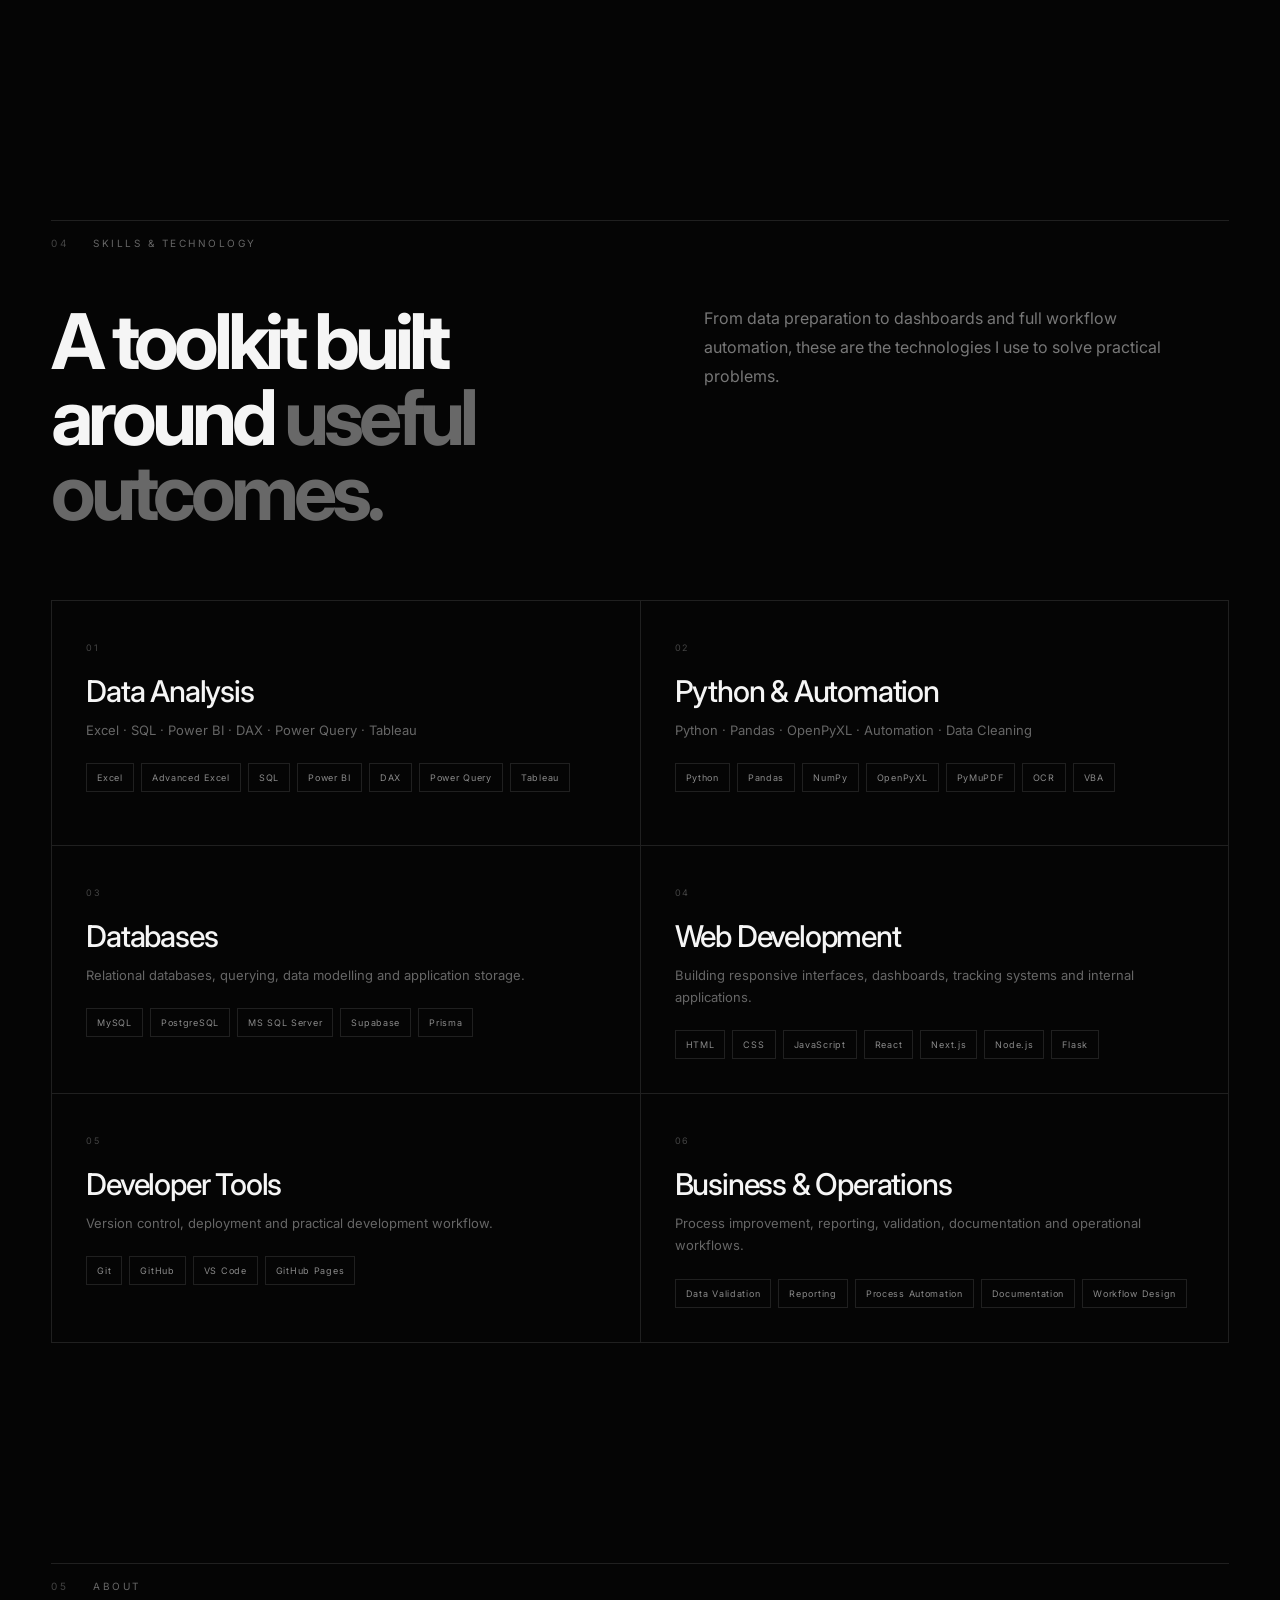
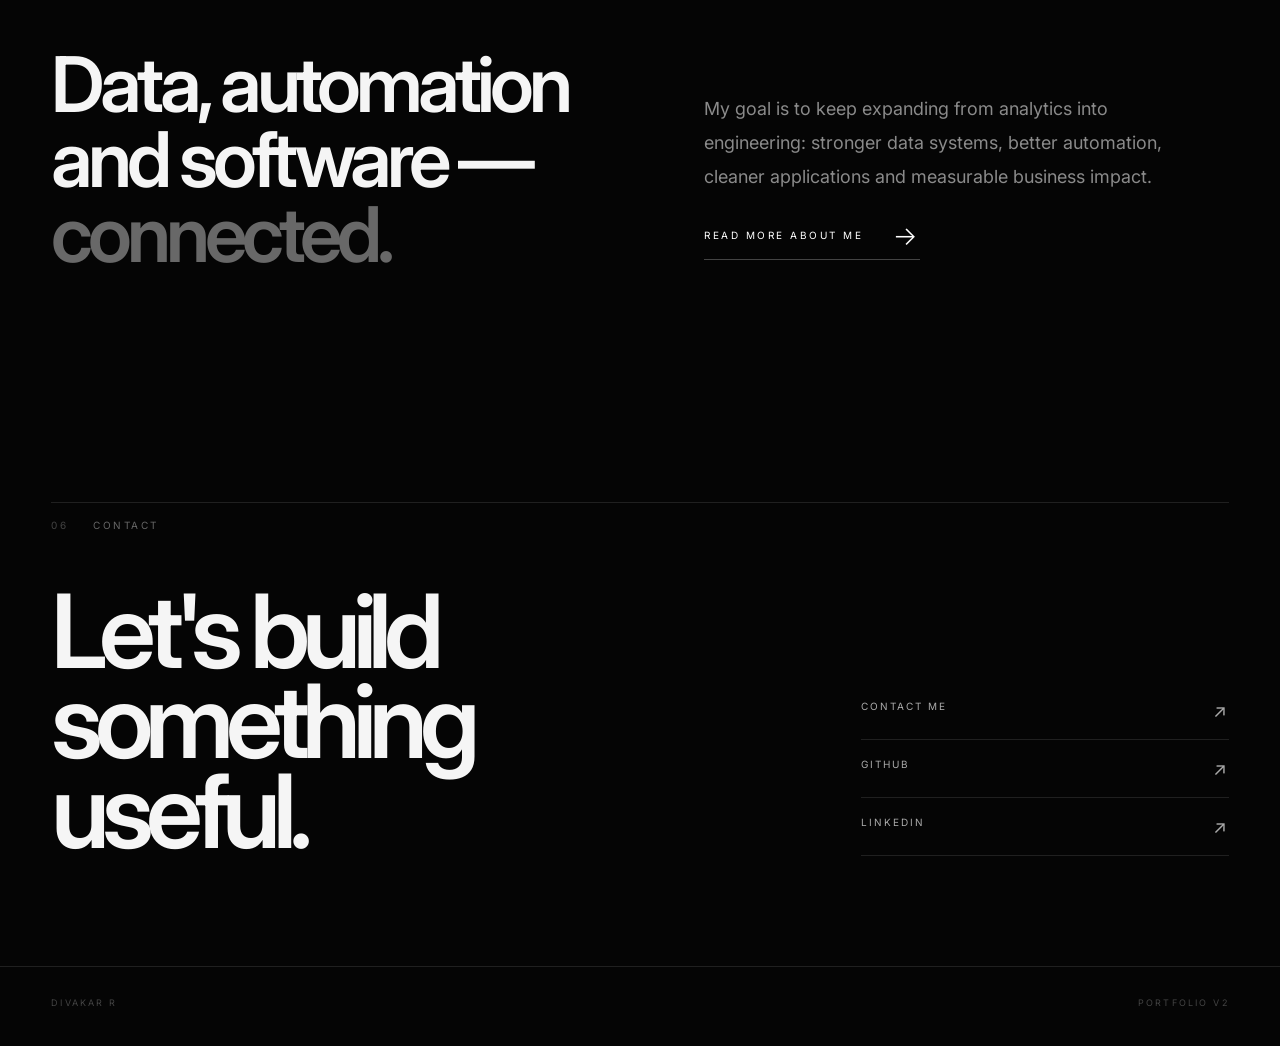
==== commit b4814f77: "Refine Home navigation and loading detail" ====
--- a/index.html
+++ b/index.html
@@ -5,10 +5,10 @@
 <meta name="theme-color" content="#050505"><meta name="description" content="Divakar R — Data Analyst, Automation Developer and Operations professional.">
 <title>Divakar R — Data Analyst & Automation Developer</title>
 <link rel="preconnect" href="https://fonts.googleapis.com"><link rel="preconnect" href="https://fonts.gstatic.com" crossorigin>
-<link href="https://fonts.googleapis.com/css2?family=Inter:wght@400;500;600;700;800&display=swap" rel="stylesheet"><link rel="stylesheet" href="style.css"><link rel="stylesheet" href="portal.css"><link rel="stylesheet" href="spacing-fix.css"><link rel="stylesheet" href="summary.css"><link rel="stylesheet" href="scroll-motion.css">
+<link href="https://fonts.googleapis.com/css2?family=Inter:wght@400;500;600;700;800&display=swap" rel="stylesheet"><link rel="stylesheet" href="style.css"><link rel="stylesheet" href="portal.css"><link rel="stylesheet" href="spacing-fix.css"><link rel="stylesheet" href="summary.css"><link rel="stylesheet" href="scroll-motion.css"><link rel="stylesheet" href="home-polish.css">
 </head>
 <body>
-<div class="page-loader" id="page-loader" aria-label="Loading portfolio" role="status"><div class="loader-sigil" aria-hidden="true"><span class="sigil-ring ring-outer"></span><span class="sigil-ring ring-middle"></span><span class="sigil-ring ring-inner"></span><span class="sigil-diamond diamond-one"></span><span class="sigil-diamond diamond-two"></span><span class="sigil-core"></span></div><div class="loader-word">INITIALIZING</div></div>
+<div class="page-loader" id="page-loader" aria-label="Loading portfolio" role="status"><div class="loader-sigil" aria-hidden="true"><span class="sigil-ring ring-outer"></span><span class="sigil-ring ring-middle"></span><span class="sigil-ring ring-inner"></span><span class="sigil-diamond diamond-one"></span><span class="sigil-diamond diamond-two"></span></div><div class="loader-word">INITIALIZING</div></div>
 <div class="noise"></div>
 <header class="topbar"><a class="brand" href="index.html"><strong>DIVAKAR R</strong><span>Data Analyst · Automation Developer</span></a><nav><a href="projects.html">Projects</a><a href="experience.html">Experience</a><a href="about.html">About</a><a href="contact.html">Contact</a></nav></header>
 <main>
--- a/portal.css
+++ b/portal.css
@@ -1 +1 @@
-.hero{min-height:150vh;align-items:start;overflow:visible;perspective:1600px}.hero-copy{position:sticky;top:15vh;align-self:start;margin-top:4vh;z-index:8;opacity:var(--hero-copy-opacity,0);transform:translate3d(var(--hero-copy-x,0),var(--hero-copy-y,0),0) scale(var(--hero-copy-scale,.94));transform-origin:50% 50%;clip-path:circle(var(--hero-copy-clip,0%) at 50% 50%);will-change:transform,opacity,clip-path}.orb-stage{position:sticky;top:0;height:100vh;min-height:100vh;z-index:3;transform:translate3d(var(--portal-x,0px),var(--portal-y,0px),0) scale(var(--portal-scale,1));transform-origin:50% 50%;will-change:transform,opacity,filter;opacity:var(--portal-opacity,1);filter:blur(var(--portal-blur,0px));pointer-events:none}.orb-stage.portal-in-loader{position:absolute!important;inset:0!important;width:100%!important;height:100%!important;min-height:100%!important;margin:0!important;z-index:2!important;transform:translate3d(0,0,0) scale(var(--loader-portal-scale,1))!important;transform-origin:50% 50%!important;opacity:var(--loader-portal-opacity,1)!important;filter:blur(var(--loader-portal-blur,0px))!important}.orb-stage.portal-in-loader .orb-haze{opacity:.95;transform:scale(var(--loader-haze-scale,1))}.orb-stage canvas{transform:scale(var(--portal-canvas-scale,1));will-change:transform}.orb-haze{width:min(40vw,560px);height:min(40vw,560px);transform:scale(var(--portal-haze-scale,1));opacity:var(--portal-haze-opacity,1)}.hero:after{content:"";position:absolute;inset:0;z-index:4;pointer-events:none;background:radial-gradient(circle at 50% 50%,transparent 0%,transparent calc(7% + var(--portal-progress,0)*22%),rgba(5,5,5,.2) calc(13% + var(--portal-progress,0)*24%),rgba(5,5,5,.82) 100%);opacity:var(--portal-vignette,0)}.portal-entry{display:none!important}.page-loader{transition:opacity .9s cubic-bezier(.22,1,.36,1),visibility .9s}.page-loader.portal-ready{opacity:1;visibility:visible}.page-loader.portal-ready .loader-sigil,.page-loader.portal-ready .loader-word{opacity:0;visibility:hidden;transform:scale(.72);transition:opacity .55s ease,transform .8s cubic-bezier(.22,1,.36,1),visibility .55s}.page-loader.portal-ready:before{content:"";position:absolute;left:50%;top:50%;width:min(38vw,500px);height:min(38vw,500px);border:1px solid rgba(255,255,255,.16);border-radius:50%;transform:translate(-50%,-50%) scale(var(--portal-ring-scale,.72));opacity:var(--portal-ring-opacity,.35);box-shadow:0 0 55px rgba(255,255,255,.045),inset 0 0 45px rgba(255,255,255,.025);pointer-events:none;z-index:1;will-change:transform,opacity}.page-loader.portal-entered{opacity:0;visibility:hidden;pointer-events:none}.portal-lock{overflow:hidden!important;height:100%!important}.portal-lock .hero-copy{opacity:0!important;clip-path:circle(0% at 50% 50%)!important}.portal-lock .orb-stage{visibility:hidden}.portal-active .topbar{opacity:.06;transition:opacity .45s}.portal-active .hero-copy{z-index:8}.portal-active .orb-stage{visibility:hidden}.portal-active .page-loader .orb-stage{visibility:visible}.page-loader .portal-copy{position:absolute!important;left:4vw;top:50%;width:min(48%,700px);margin:0!important;z-index:4!important;opacity:var(--portal-copy-opacity,0)!important;transform:translate3d(var(--portal-copy-x,0),var(--portal-copy-y,40px),0) scale(var(--portal-copy-scale,.78))!important;transform-origin:50% 50%;clip-path:circle(var(--portal-copy-clip,0%) at 50% 50%)!important;will-change:transform,opacity,clip-path}.page-loader .portal-copy h1{margin-bottom:32px}.page-loader .portal-copy>p{max-width:560px}.page-loader .portal-copy .eyebrow{margin-bottom:26px}.page-loader .portal-copy .hero-actions{opacity:var(--portal-actions-opacity,0);transform:translateY(var(--portal-actions-y,18px));transition:none}.page-loader .portal-copy .hero-actions a{pointer-events:none}.page-loader.portal-entered .portal-copy{pointer-events:none}.page-loader.portal-entered:before{opacity:0}.loader-sigil{z-index:4;pointer-events:none}.loader-word{z-index:5}.reveal{opacity:1;transform:none}@media(max-width:900px){.hero{min-height:100vh;height:100vh;overflow:hidden}.hero-copy{position:relative;top:auto;margin-top:0;align-self:center;z-index:8}.orb-stage{position:absolute;inset:0;width:100%;height:100vh;min-height:100vh;margin:0;z-index:1;opacity:.62;filter:none;transform:none;transform-origin:50% 50%;}.orb-stage canvas{transform:scale(.92)}.orb-haze{width:330px;height:330px}.page-loader .portal-copy{left:6vw;width:88%;top:50%}.page-loader .portal-copy h1{font-size:clamp(58px,14vw,105px)}.page-loader.portal-ready:before{width:min(62vw,430px);height:min(62vw,430px)}.hero:after{background:radial-gradient(circle at 50% 50%,transparent 0%,transparent calc(8% + var(--portal-progress,0)*24%),rgba(5,5,5,.2) calc(14% + var(--portal-progress,0)*25%),rgba(5,5,5,.84) 100%)}}@media(max-width:560px){.hero{min-height:100vh;height:100vh;padding-bottom:24px}.hero-copy{top:auto;margin-top:0;align-self:center;width:100%;transform-origin:50% 50%;clip-path:circle(var(--hero-copy-clip,0%) at 50% 50%)}.page-loader .portal-copy{left:6vw;width:88%;top:50%;transform:translate3d(var(--portal-copy-x,0),var(--portal-copy-y,40px),0) scale(var(--portal-copy-scale,.72))!important}.page-loader .portal-copy h1{font-size:clamp(54px,16vw,92px)}.orb-stage{display:block!important;position:absolute;inset:0;width:100%;height:100vh;min-height:100vh;margin:0;z-index:1;opacity:.34;visibility:visible!important;pointer-events:none}.orb-stage canvas{transform:scale(.78)}.orb-haze{width:250px;height:250px;opacity:.55}.orb-stage.portal-in-loader{display:block!important;position:absolute!important;inset:0!important;width:100%!important;height:100%!important;min-height:100%!important;margin:0!important;z-index:2!important;opacity:1!important}.page-loader .portal-copy h1{font-size:clamp(52px,15.2vw,88px)}.page-loader.portal-ready:before{width:68vw;height:68vw}.loader-word{font-size:7px}}@media(prefers-reduced-motion:reduce){.hero{min-height:100vh;height:100vh}.hero-copy,.orb-stage{position:relative;top:auto;margin-top:0;transform:none!important;clip-path:none!important;filter:none!important;opacity:1!important}.hero:after,.portal-entry,.page-loader.portal-ready:before{display:none!important}.portal-lock{overflow:auto!important;height:auto!important}.orb-stage.portal-in-loader{position:relative!important}.page-loader{display:none!important}}+.hero{min-height:150vh;align-items:start;overflow:visible;perspective:1600px}.hero-copy{position:sticky;top:15vh;align-self:start;margin-top:4vh;z-index:8;opacity:var(--hero-copy-opacity,0);transform:translate3d(var(--hero-copy-x,0),var(--hero-copy-y,0),0) scale(var(--hero-copy-scale,.94));transform-origin:50% 50%;clip-path:circle(var(--hero-copy-clip,0%) at 50% 50%);will-change:transform,opacity,clip-path}.orb-stage{position:sticky;top:0;height:100vh;min-height:100vh;z-index:3;transform:translate3d(var(--portal-x,0px),var(--portal-y,0px),0) scale(var(--portal-scale,1));transform-origin:50% 50%;will-change:transform,opacity,filter;opacity:var(--portal-opacity,1);filter:blur(var(--portal-blur,0px));pointer-events:none}.orb-stage.portal-in-loader{position:absolute!important;inset:0!important;width:100%!important;height:100%!important;min-height:100%!important;margin:0!important;z-index:2!important;transform:translate3d(0,0,0) scale(var(--loader-portal-scale,1))!important;transform-origin:50% 50%!important;opacity:var(--loader-portal-opacity,1)!important;filter:blur(var(--loader-portal-blur,0px))!important}.orb-stage.portal-in-loader .orb-haze{opacity:.95;transform:scale(var(--loader-haze-scale,1))}.orb-stage canvas{transform:scale(var(--portal-canvas-scale,1));will-change:transform}.orb-haze{width:min(40vw,560px);height:min(40vw,560px);transform:scale(var(--portal-haze-scale,1));opacity:var(--portal-haze-opacity,1)}.hero:after{content:"";position:absolute;inset:0;z-index:4;pointer-events:none;background:radial-gradient(circle at 50% 50%,transparent 0%,transparent calc(7% + var(--portal-progress,0)*22%),rgba(5,5,5,.2) calc(13% + var(--portal-progress,0)*24%),rgba(5,5,5,.82) 100%);opacity:var(--portal-vignette,0)}.page-loader{transition:opacity .9s cubic-bezier(.22,1,.36,1),visibility .9s}.page-loader.portal-ready{opacity:1;visibility:visible}.page-loader.portal-ready .loader-sigil,.page-loader.portal-ready .loader-word{opacity:0;visibility:hidden;transform:scale(.72);transition:opacity .55s ease,transform .8s cubic-bezier(.22,1,.36,1),visibility .55s}.page-loader.portal-ready:before{content:"";position:absolute;left:50%;top:50%;width:min(38vw,500px);height:min(38vw,500px);border:1px solid rgba(255,255,255,.16);border-radius:50%;transform:translate(-50%,-50%) scale(var(--portal-ring-scale,.72));opacity:var(--portal-ring-opacity,.35);box-shadow:0 0 55px rgba(255,255,255,.045),inset 0 0 45px rgba(255,255,255,.025);pointer-events:none;z-index:1;will-change:transform,opacity}.page-loader.portal-entered{opacity:0;visibility:hidden;pointer-events:none}.portal-lock{overflow:hidden!important;height:100%!important}.portal-lock .hero-copy{opacity:0!important;clip-path:circle(0% at 50% 50%)!important}.portal-lock .orb-stage{visibility:hidden}.portal-active .topbar{opacity:.06;transition:opacity .45s}.portal-active .hero-copy{z-index:8}.portal-active .orb-stage{visibility:hidden}.portal-active .page-loader .orb-stage{visibility:visible}.page-loader .portal-copy{position:absolute!important;left:4vw;top:50%;width:min(48%,700px);margin:0!important;z-index:4!important;opacity:var(--portal-copy-opacity,0)!important;transform:translate3d(var(--portal-copy-x,0),var(--portal-copy-y,40px),0) scale(var(--portal-copy-scale,.78))!important;transform-origin:50% 50%;clip-path:circle(var(--portal-copy-clip,0%) at 50% 50%)!important;will-change:transform,opacity,clip-path}.page-loader .portal-copy h1{margin-bottom:32px}.page-loader .portal-copy>p{max-width:560px}.page-loader .portal-copy .eyebrow{margin-bottom:26px}.page-loader .portal-copy .hero-actions{opacity:var(--portal-actions-opacity,0);transform:translateY(var(--portal-actions-y,18px));transition:none}.page-loader .portal-copy .hero-actions a{pointer-events:none}.page-loader.portal-entered .portal-copy{pointer-events:none}.page-loader.portal-entered:before{opacity:0}.loader-sigil{z-index:4;pointer-events:none}.loader-word{z-index:5}@media(max-width:900px){.hero{min-height:100vh;height:100vh;overflow:hidden}.hero-copy{position:relative;top:auto;margin-top:0;align-self:center;z-index:8}.orb-stage{position:absolute;inset:0;width:100%;height:100vh;min-height:100vh;margin:0;z-index:1;opacity:.92;filter:none;transform:none;transform-origin:50% 50%;}.orb-stage canvas{transform:scale(1.08)}.orb-haze{width:330px;height:330px;opacity:.7}.page-loader .portal-copy{left:6vw;width:88%;top:50%}.page-loader .portal-copy h1{font-size:clamp(58px,14vw,105px)}.page-loader.portal-ready:before{width:min(62vw,430px);height:min(62vw,430px)}.hero:after{background:radial-gradient(circle at 50% 50%,transparent 0%,transparent calc(8% + var(--portal-progress,0)*24%),rgba(5,5,5,.2) calc(14% + var(--portal-progress,0)*25%),rgba(5,5,5,.84) 100%)}}@media(max-width:560px){.hero{min-height:100vh;height:100vh;padding-bottom:24px}.hero-copy{top:auto;margin-top:0;align-self:center;width:100%;transform-origin:50% 50%;clip-path:circle(var(--hero-copy-clip,0%) at 50% 50%)}.page-loader .portal-copy{left:6vw;width:88%;top:50%;transform:translate3d(var(--portal-copy-x,0),var(--portal-copy-y,40px),0) scale(var(--portal-copy-scale,.72))!important}.page-loader .portal-copy h1{font-size:clamp(54px,16vw,92px)}.orb-stage{display:block!important;position:absolute!important;inset:0!important;width:100%!important;height:100%!important;min-height:100%!important;margin:0!important;z-index:1!important;opacity:.92!important;pointer-events:none!important}.orb-stage canvas{transform:scale(1.18)!important}.orb-stage .orb-haze{width:290px;height:290px;opacity:.68}.page-loader .portal-copy h1{font-size:clamp(52px,15.2vw,88px)}.page-loader.portal-ready:before{width:68vw;height:68vw}.loader-word{font-size:7px}}@media(prefers-reduced-motion:reduce){.hero{min-height:100vh;height:100vh}.hero-copy,.orb-stage{position:relative;top:auto;margin-top:0;transform:none!important;clip-path:none!important;filter:none!important;opacity:1!important}.hero:after,.page-loader.portal-ready:before{display:none!important}.portal-lock{overflow:auto!important;height:auto!important}.orb-stage.portal-in-loader{position:relative!important}.page-loader{display:none!important}}
--- a/home-polish.css
+++ b/home-polish.css
@@ -0,0 +1,11 @@
+/* Home V2 polish: stronger orb, tighter hero, restrained scroll depth. */
+.hero{isolation:isolate}
+.hero-copy{max-width:720px}
+.orb-stage{z-index:1;opacity:.78}
+.orb-stage:before{content:"";position:absolute;width:min(43vw,560px);height:min(43vw,560px);border:1px solid rgba(255,255,255,.055);border-radius:50%;left:50%;top:50%;transform:translate(-50%,-50%) scale(var(--scroll-orb-scale,1));opacity:var(--scroll-orb-ring-opacity,.55);pointer-events:none;will-change:transform,opacity}
+.orb-stage .orb-haze{opacity:.58}
+.hero-copy{z-index:8}
+@media(min-width:901px){.hero h1{max-width:760px}.hero-copy>p{max-width:500px}}
+@media(max-width:900px){.hero{padding-top:112px;padding-bottom:28px}.hero-copy{width:100%;max-width:620px}.hero h1{max-width:92%;font-size:clamp(62px,15.4vw,108px);letter-spacing:-.075em}.hero-copy>p{max-width:450px}.orb-stage{opacity:.88}.orb-stage:before{width:390px;height:390px;opacity:.38}.orb-stage .orb-haze{opacity:.52}}
+@media(max-width:560px){.hero{padding:104px 6vw 26px;min-height:100svh;height:100svh}.hero-copy{align-self:center}.eyebrow{margin-bottom:27px;font-size:9px;letter-spacing:.24em}.eyebrow i{width:72px}.hero h1{max-width:94%;font-size:clamp(52px,14.7vw,82px);line-height:.84;letter-spacing:-.07em;margin-bottom:28px}.hero-copy>p{font-size:13px;line-height:1.72;max-width:350px;margin-bottom:28px}.work-link{gap:24px;padding-bottom:11px}.orb-stage{opacity:.86}.orb-stage canvas{transform:scale(1.3)!important}.orb-stage:before{width:300px;height:300px;opacity:.32}.orb-stage .orb-haze{width:270px;height:270px;opacity:.46}}
+@media(prefers-reduced-motion:reduce){.orb-stage:before{transform:translate(-50%,-50%);opacity:.35}}
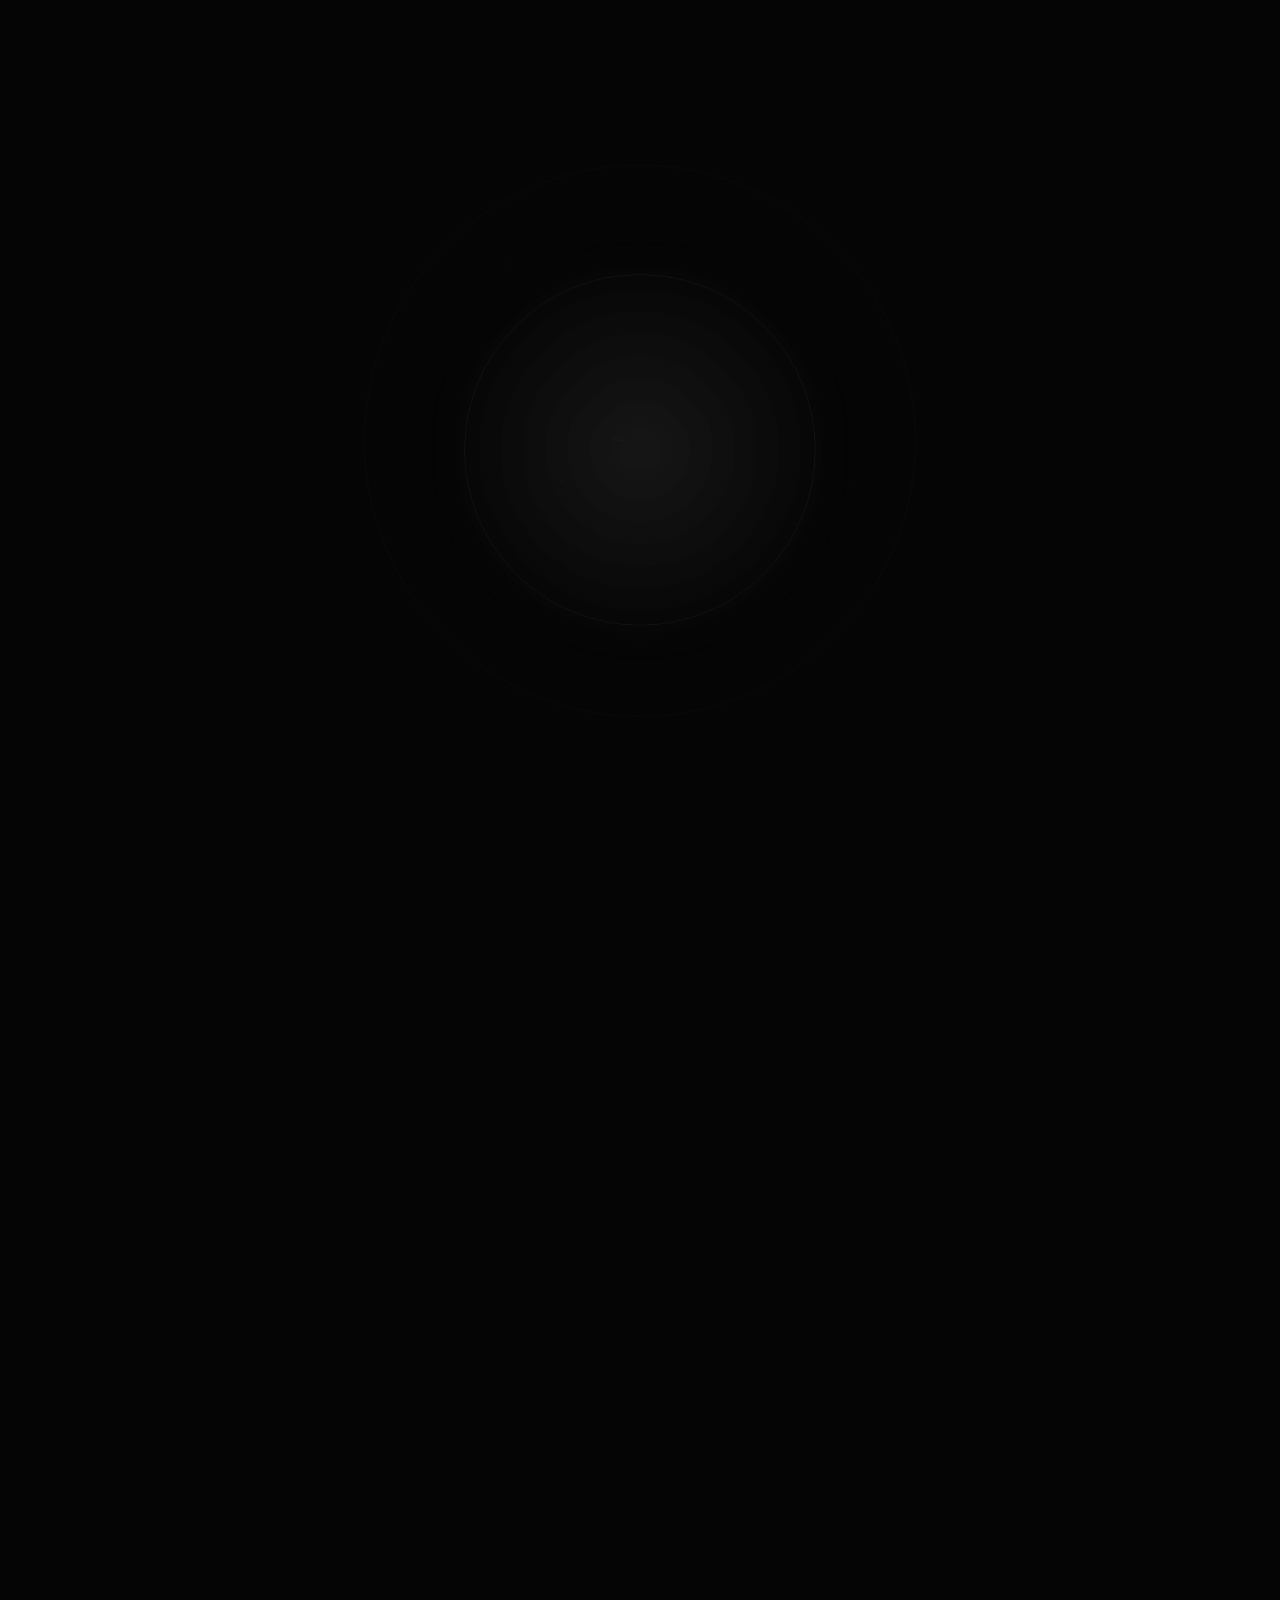
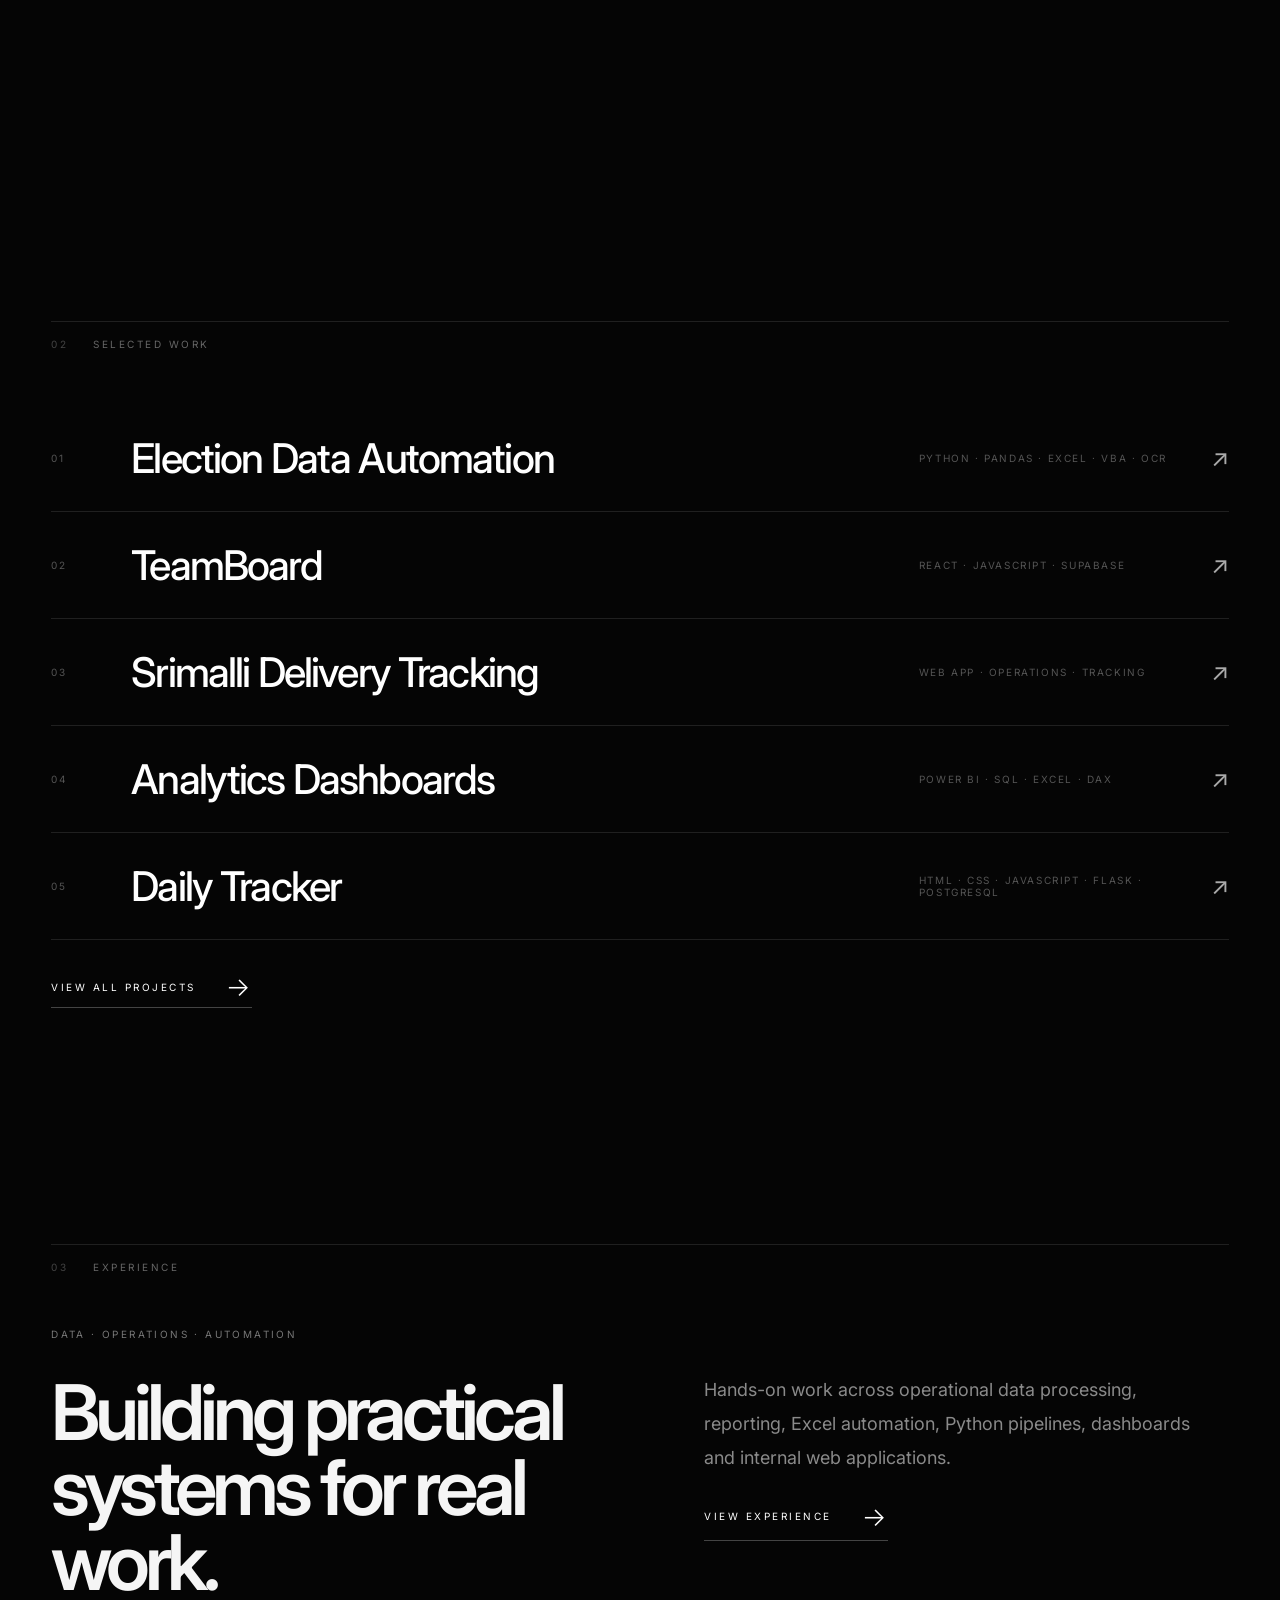
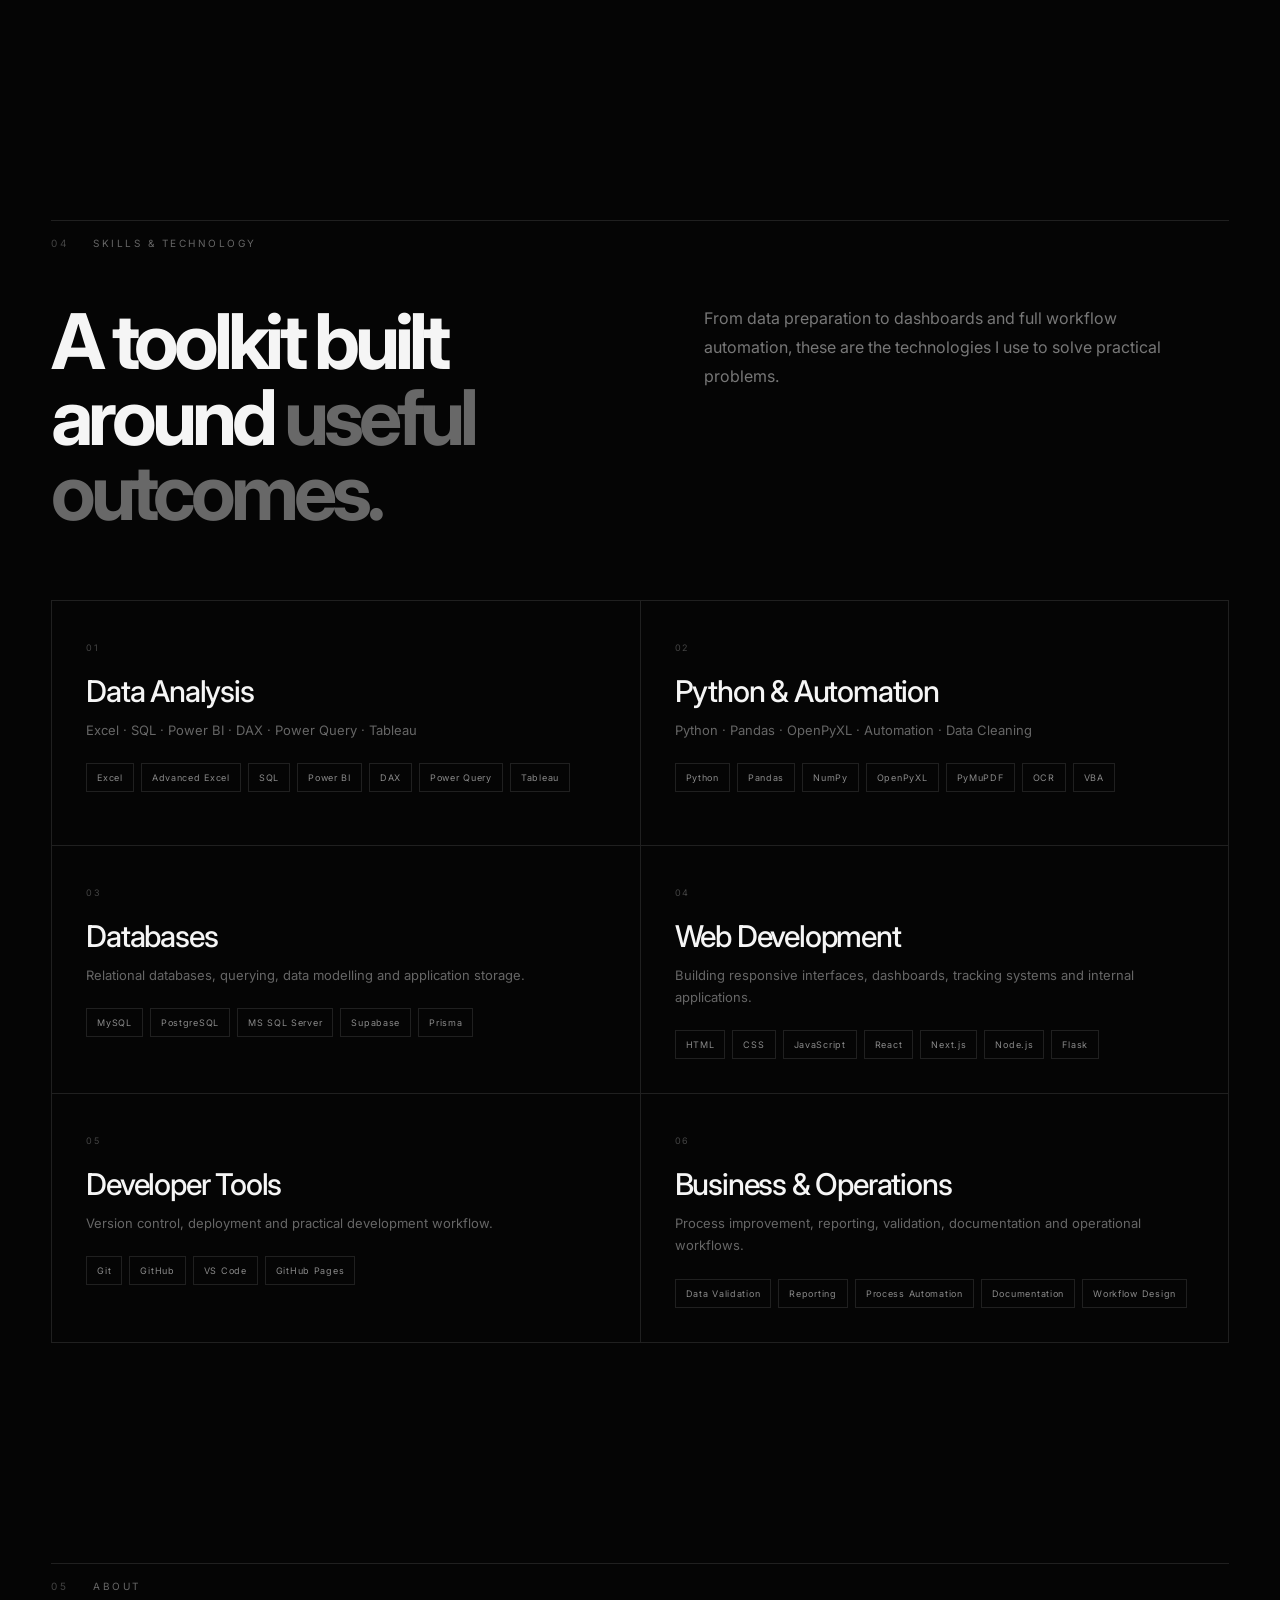
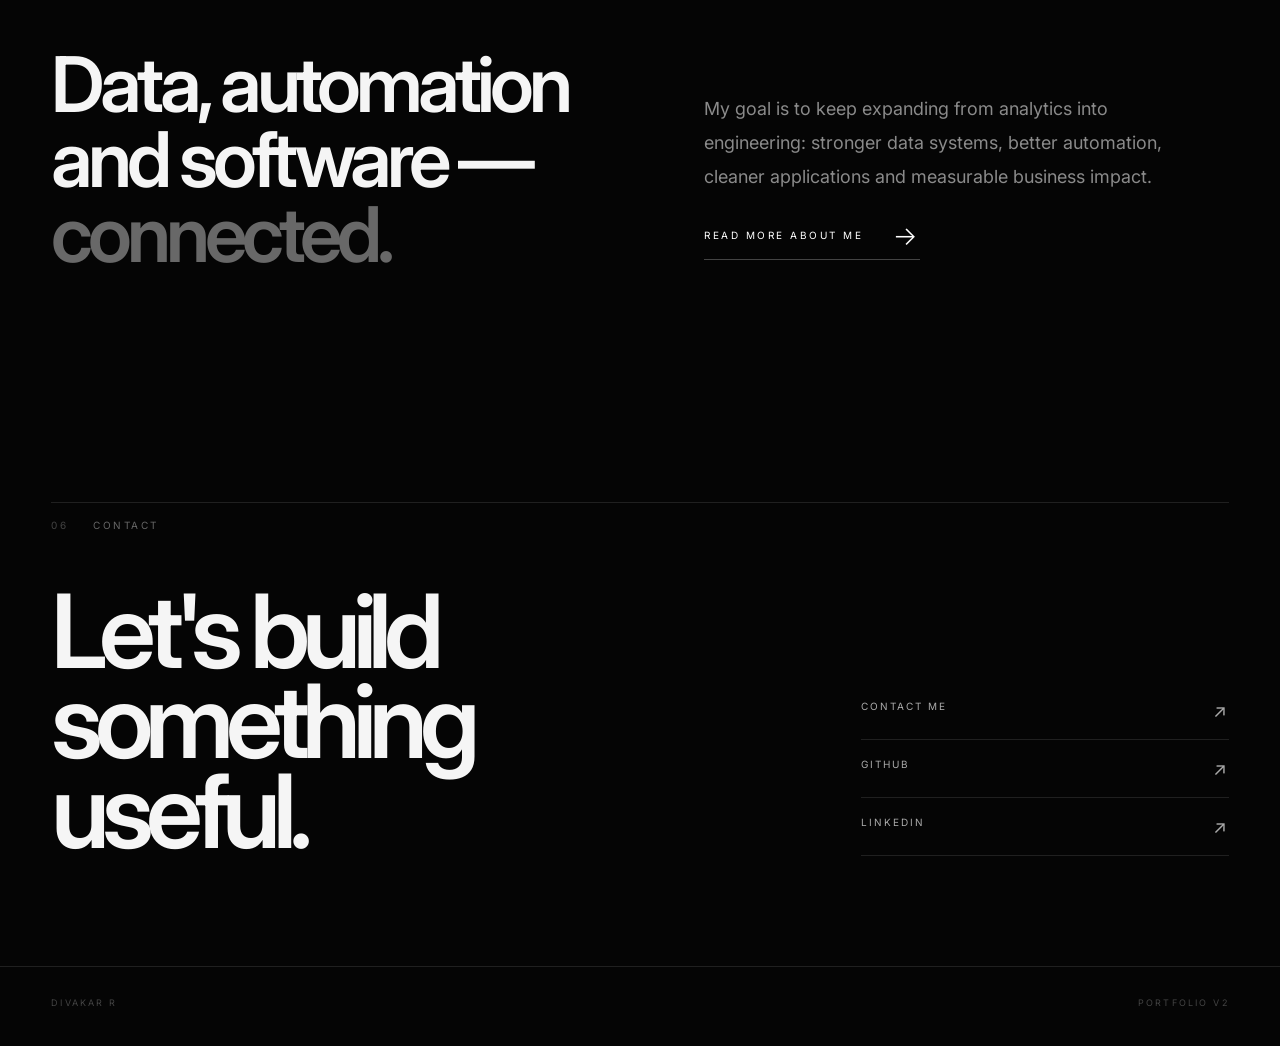
==== commit a18fd51b: "Redesign home portal orb structure" ====
--- a/index.html
+++ b/index.html
@@ -8,11 +8,11 @@
 <link href="https://fonts.googleapis.com/css2?family=Inter:wght@400;500;600;700;800&display=swap" rel="stylesheet"><link rel="stylesheet" href="style.css"><link rel="stylesheet" href="portal.css"><link rel="stylesheet" href="spacing-fix.css"><link rel="stylesheet" href="summary.css"><link rel="stylesheet" href="scroll-motion.css"><link rel="stylesheet" href="home-polish.css">
 </head>
 <body>
-<div class="page-loader" id="page-loader" aria-label="Loading portfolio" role="status"><div class="loader-sigil" aria-hidden="true"><span class="sigil-ring ring-outer"></span><span class="sigil-ring ring-middle"></span><span class="sigil-ring ring-inner"></span><span class="sigil-diamond diamond-one"></span><span class="sigil-diamond diamond-two"></span></div><div class="loader-word">INITIALIZING</div></div>
+<div class="page-loader" id="page-loader" aria-label="Loading portfolio" role="status"><div class="orb-stage loader-orb-stage" aria-hidden="true"><canvas id="orb-canvas"></canvas><div class="orb-haze"></div></div></div>
 <div class="noise"></div>
 <header class="topbar"><a class="brand" href="index.html"><strong>DIVAKAR R</strong><span>Data Analyst · Automation Developer</span></a><nav><a href="projects.html">Projects</a><a href="experience.html">Experience</a><a href="about.html">About</a><a href="contact.html">Contact</a></nav></header>
 <main>
-<section id="home" class="hero"><div class="hero-copy reveal"><div class="eyebrow"><span>DATA · AUTOMATION · SOFTWARE</span><i></i></div><h1>Turning<br><span>Data</span><br>Into Systems</h1><p>Data Analyst and Automation Developer focused on transforming messy data, repetitive operations and business requirements into reliable, practical solutions.</p><div class="hero-actions"><a class="work-link" href="projects.html"><span>EXPLORE MY WORK</span><b>→</b></a></div></div><div class="orb-stage" aria-hidden="true"><canvas id="orb-canvas"></canvas><div class="orb-haze"></div></div></section>
+<section id="home" class="hero"><div class="hero-copy reveal"><div class="eyebrow"><span>DATA · AUTOMATION · SOFTWARE</span><i></i></div><h1>Turning<br><span>Data</span><br>Into Systems</h1><p>Data Analyst and Automation Developer focused on transforming messy data, repetitive operations and business requirements into reliable, practical solutions.</p><div class="hero-actions"><a class="work-link" href="projects.html"><span>EXPLORE MY WORK</span><b>→</b></a></div></div></section>
 <section class="section summary-section scroll-section"><div class="section-label"><span>01</span><span>PROFESSIONAL SUMMARY</span></div><div class="summary-grid"><div><p class="kicker">WHO I AM</p><h2>Analytics with an automation mindset.</h2></div><div class="body-copy"><p>I am a B.Com graduate with hands-on experience across data analysis, operations, reporting and workflow automation. I use Excel, SQL, Power BI and Python to clean data, build reports, automate repetitive tasks and create useful internal tools.</p><p>My approach is practical: understand the process, identify the bottleneck, structure the data, automate what can be automated and deliver something that people can actually use.</p></div></div><div class="stats"><div><strong>2024</strong><span>GRADUATED</span></div><div><strong>10+</strong><span>CORE TOOLS</span></div><div><strong>5+</strong><span>SELECTED PROJECTS</span></div><div><strong>∞</strong><span>LEARNING MINDSET</span></div></div></section>
 <section id="projects" class="section scroll-section projects-section"><div class="section-label"><span>02</span><span>SELECTED WORK</span></div><div class="project-list">
 <a class="project" href="projects/voter-automation.html"><span class="number">01</span><h2>Election Data Automation</h2><span class="meta">PYTHON · PANDAS · EXCEL · VBA · OCR</span><span class="arrow">↗</span></a>
--- a/home-polish.css
+++ b/home-polish.css
@@ -1,11 +1,13 @@
-/* Home V2 polish: stronger orb, tighter hero, restrained scroll depth. */
+/* Home V2 — living data-core visual language. */
 .hero{isolation:isolate}
 .hero-copy{max-width:720px}
-.orb-stage{z-index:1;opacity:.78}
-.orb-stage:before{content:"";position:absolute;width:min(43vw,560px);height:min(43vw,560px);border:1px solid rgba(255,255,255,.055);border-radius:50%;left:50%;top:50%;transform:translate(-50%,-50%) scale(var(--scroll-orb-scale,1));opacity:var(--scroll-orb-ring-opacity,.55);pointer-events:none;will-change:transform,opacity}
-.orb-stage .orb-haze{opacity:.58}
+.orb-stage{z-index:1;opacity:.8}
+.orb-stage:before,.orb-stage:after{content:"";position:absolute;left:50%;top:49%;border:1px solid rgba(255,255,255,.055);border-radius:50%;pointer-events:none;will-change:transform,opacity}
+.orb-stage:before{width:min(43vw,560px);height:min(43vw,560px);transform:translate(-50%,-50%) scale(var(--scroll-orb-scale,1));opacity:var(--scroll-orb-ring-opacity,.55);box-shadow:0 0 80px rgba(255,255,255,.018),inset 0 0 60px rgba(255,255,255,.012)}
+.orb-stage:after{width:min(31vw,405px);height:min(31vw,405px);transform:translate(-50%,-50%) scale(calc(var(--scroll-orb-scale,1)*1.01));opacity:.24}
+.orb-stage .orb-haze{opacity:.5}
 .hero-copy{z-index:8}
 @media(min-width:901px){.hero h1{max-width:760px}.hero-copy>p{max-width:500px}}
-@media(max-width:900px){.hero{padding-top:112px;padding-bottom:28px}.hero-copy{width:100%;max-width:620px}.hero h1{max-width:92%;font-size:clamp(62px,15.4vw,108px);letter-spacing:-.075em}.hero-copy>p{max-width:450px}.orb-stage{opacity:.88}.orb-stage:before{width:390px;height:390px;opacity:.38}.orb-stage .orb-haze{opacity:.52}}
-@media(max-width:560px){.hero{padding:104px 6vw 26px;min-height:100svh;height:100svh}.hero-copy{align-self:center}.eyebrow{margin-bottom:27px;font-size:9px;letter-spacing:.24em}.eyebrow i{width:72px}.hero h1{max-width:94%;font-size:clamp(52px,14.7vw,82px);line-height:.84;letter-spacing:-.07em;margin-bottom:28px}.hero-copy>p{font-size:13px;line-height:1.72;max-width:350px;margin-bottom:28px}.work-link{gap:24px;padding-bottom:11px}.orb-stage{opacity:.86}.orb-stage canvas{transform:scale(1.3)!important}.orb-stage:before{width:300px;height:300px;opacity:.32}.orb-stage .orb-haze{width:270px;height:270px;opacity:.46}}
-@media(prefers-reduced-motion:reduce){.orb-stage:before{transform:translate(-50%,-50%);opacity:.35}}
+@media(max-width:900px){.hero{padding-top:112px;padding-bottom:28px}.hero-copy{width:100%;max-width:620px}.hero h1{max-width:92%;font-size:clamp(62px,15.4vw,108px);letter-spacing:-.075em}.hero-copy>p{max-width:450px}.orb-stage{opacity:.9}.orb-stage:before{width:390px;height:390px;opacity:.38}.orb-stage:after{width:285px;height:285px;opacity:.19}.orb-stage .orb-haze{opacity:.48}}
+@media(max-width:560px){.hero{padding:104px 6vw 26px;min-height:100svh;height:100svh}.hero-copy{align-self:center}.eyebrow{margin-bottom:27px;font-size:9px;letter-spacing:.24em}.eyebrow i{width:72px}.hero h1{max-width:94%;font-size:clamp(52px,14.7vw,82px);line-height:.84;letter-spacing:-.07em;margin-bottom:28px}.hero-copy>p{font-size:13px;line-height:1.72;max-width:350px;margin-bottom:28px}.work-link{gap:24px;padding-bottom:11px}.orb-stage{opacity:.88}.orb-stage canvas{transform:scale(1.3)!important}.orb-stage:before{width:300px;height:300px;opacity:.32}.orb-stage:after{width:218px;height:218px;opacity:.16}.orb-stage .orb-haze{width:270px;height:270px;opacity:.42}}
+@media(prefers-reduced-motion:reduce){.orb-stage:before{transform:translate(-50%,-50%);opacity:.35}.orb-stage:after{transform:translate(-50%,-50%);opacity:.16}}
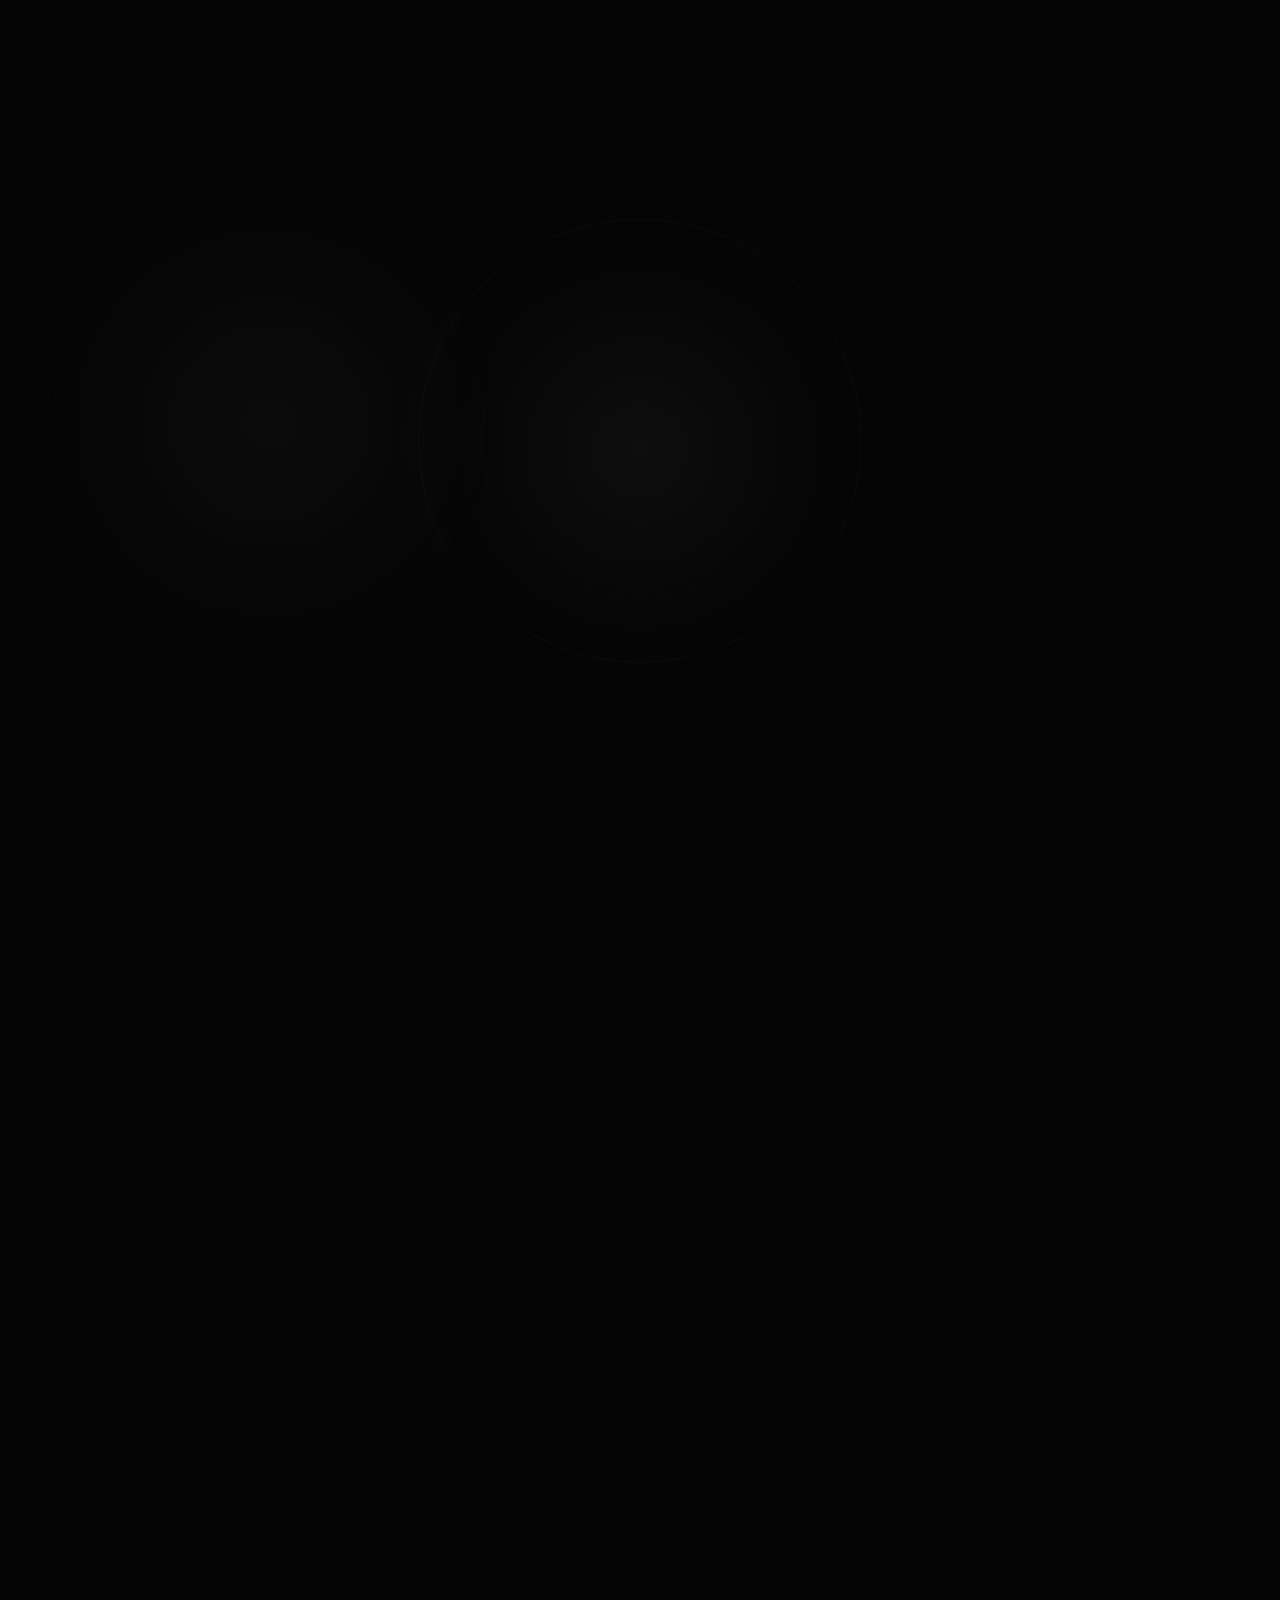
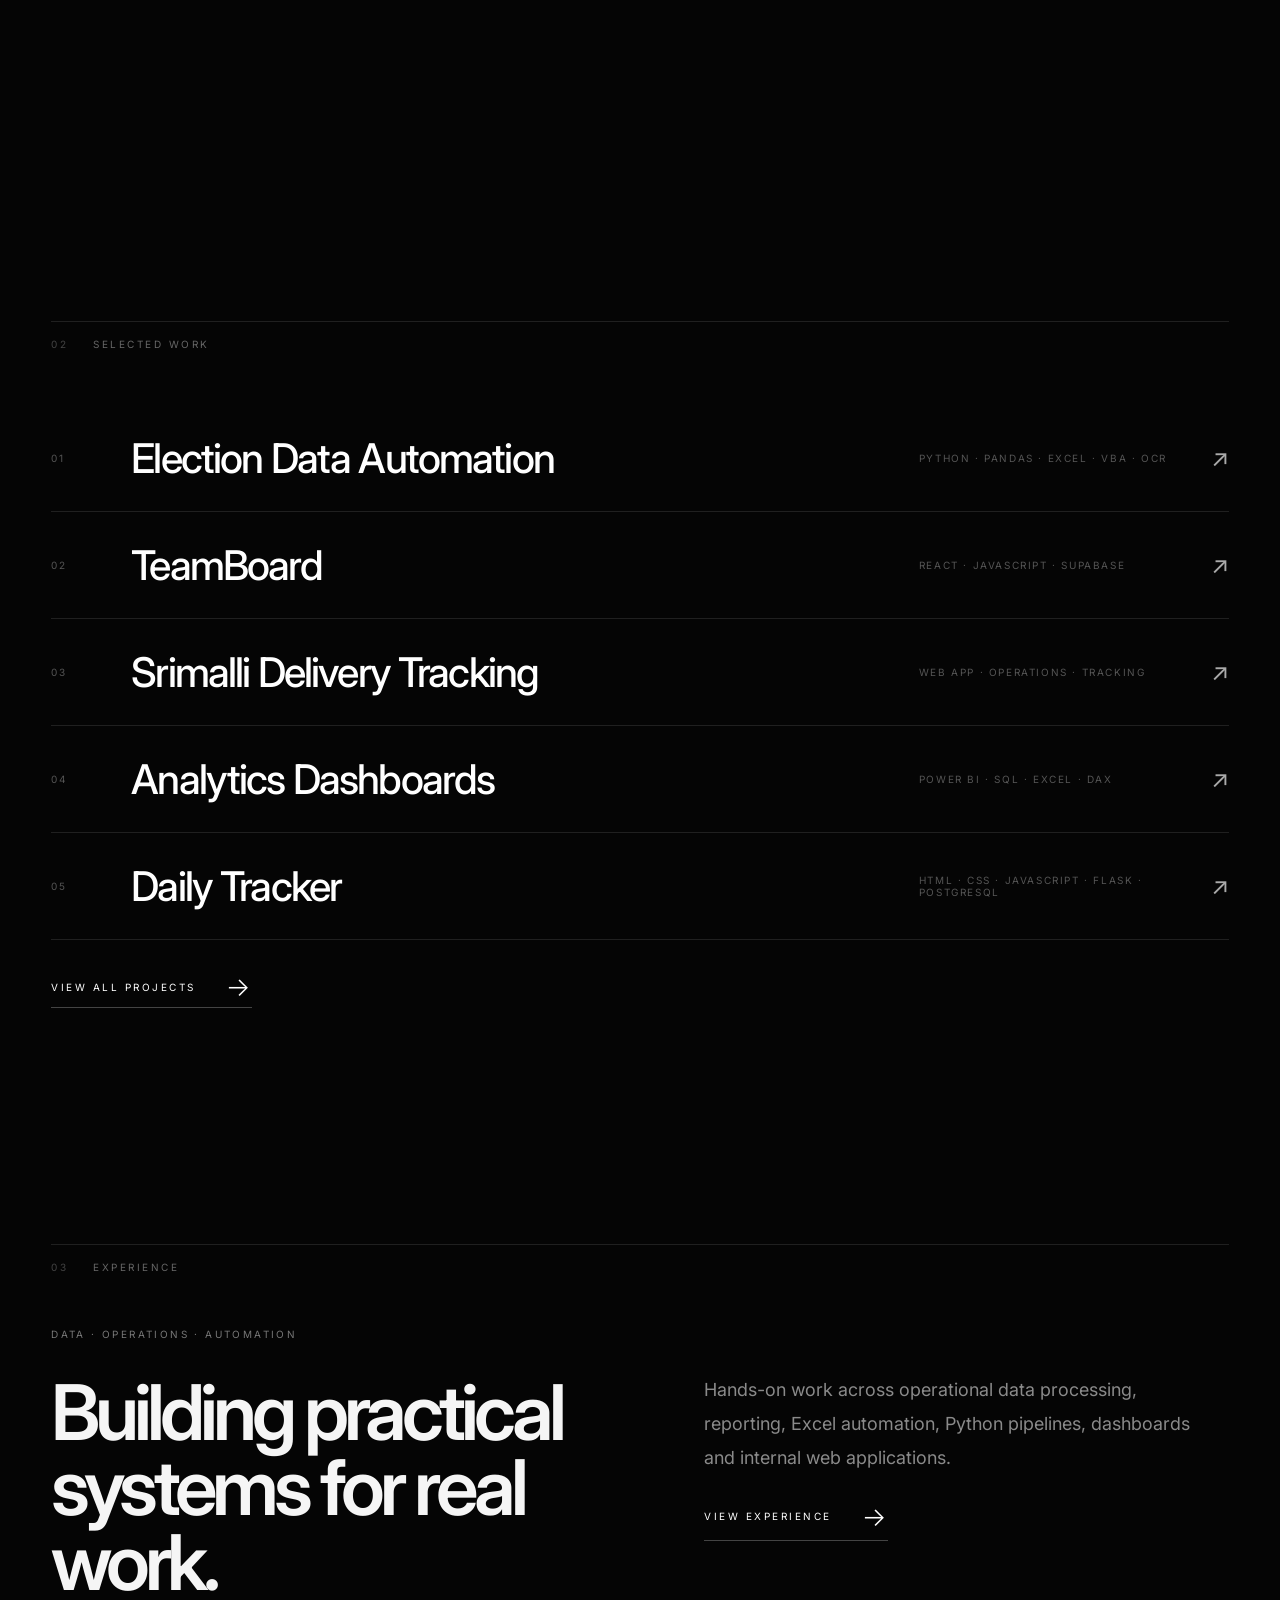
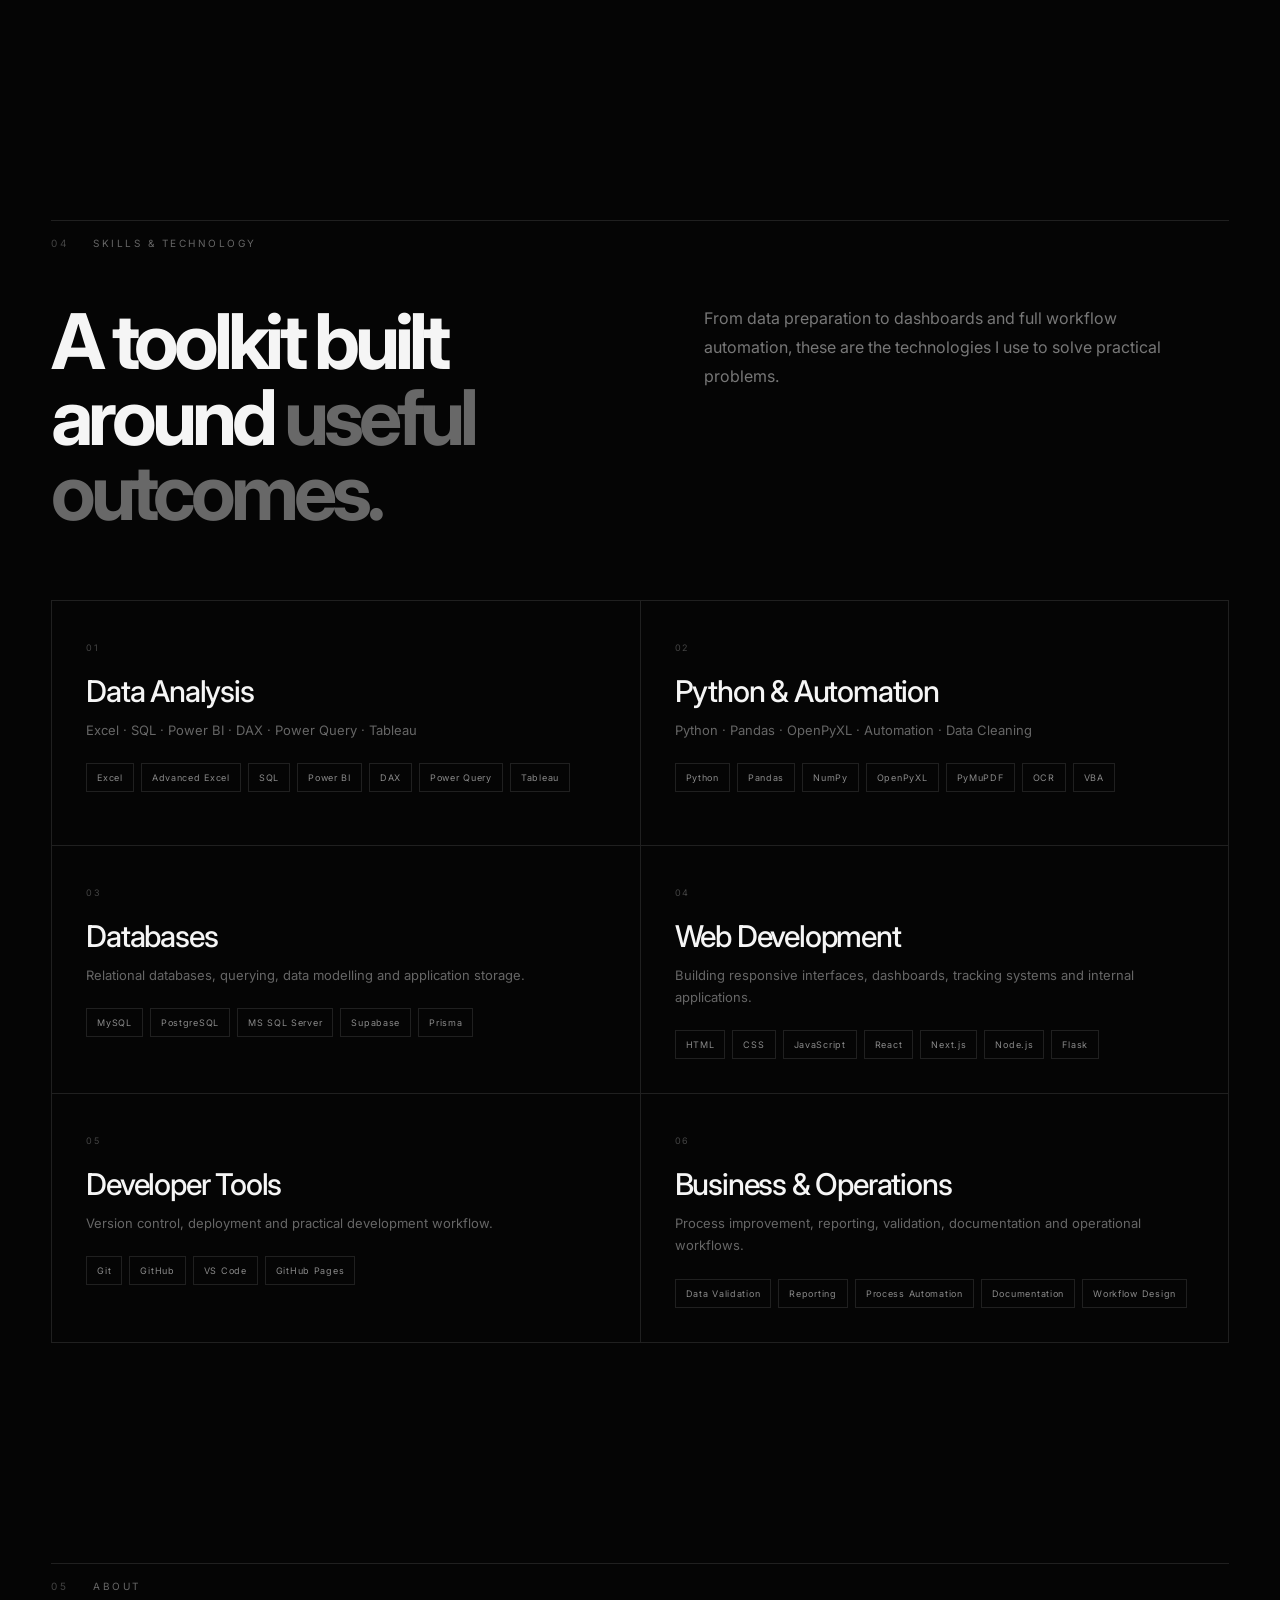
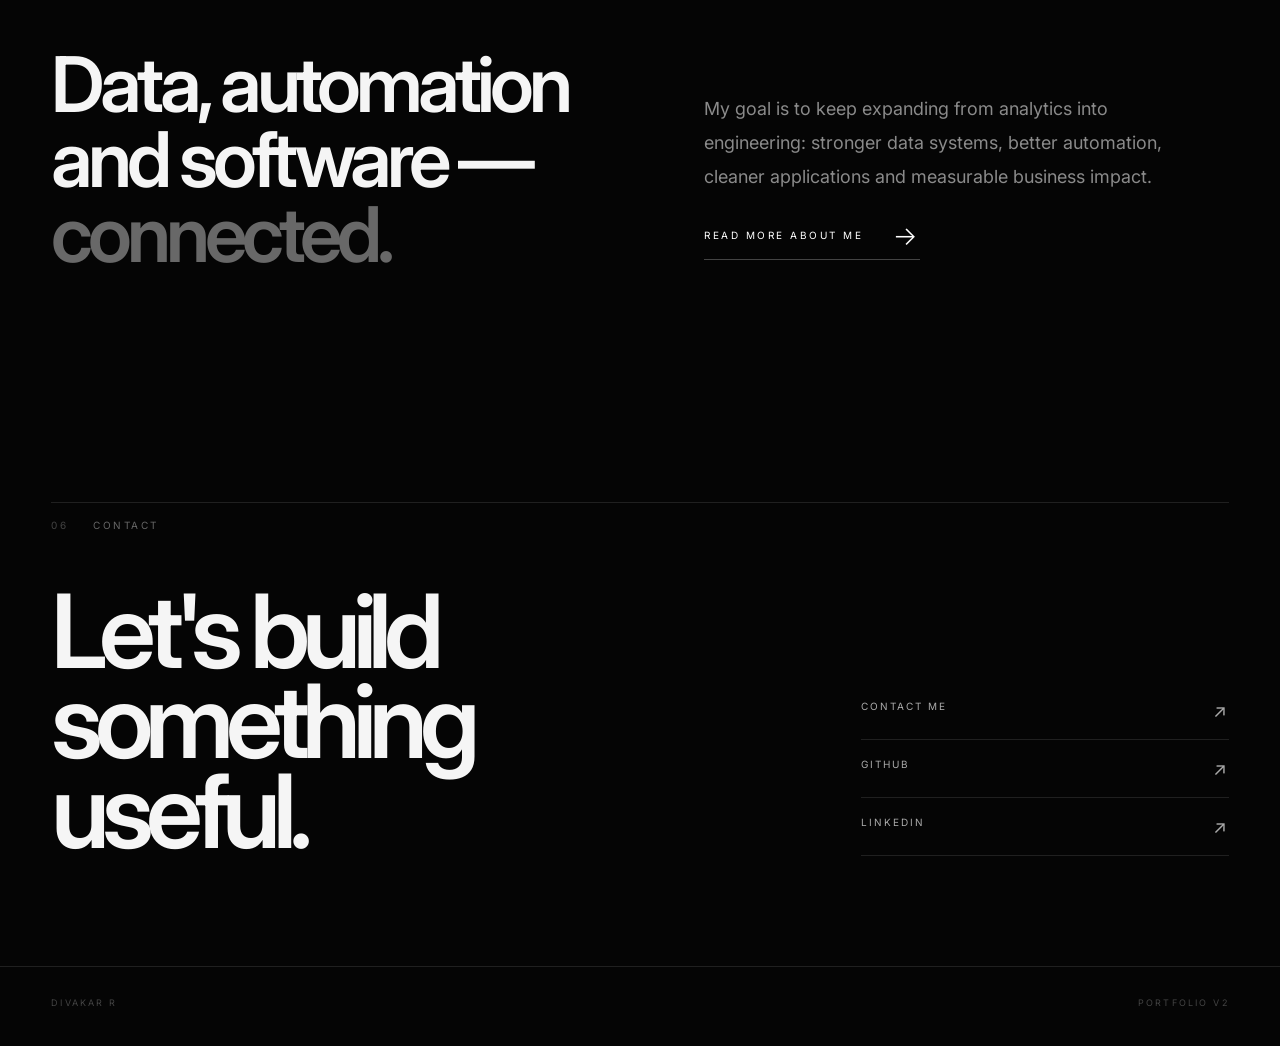
==== commit 24b13960: "Fix Home desktop orb structure and spacing" ====
--- a/index.html
+++ b/index.html
@@ -8,11 +8,11 @@
 <link href="https://fonts.googleapis.com/css2?family=Inter:wght@400;500;600;700;800&display=swap" rel="stylesheet"><link rel="stylesheet" href="style.css"><link rel="stylesheet" href="portal.css"><link rel="stylesheet" href="spacing-fix.css"><link rel="stylesheet" href="summary.css"><link rel="stylesheet" href="scroll-motion.css"><link rel="stylesheet" href="home-polish.css">
 </head>
 <body>
-<div class="page-loader" id="page-loader" aria-label="Loading portfolio" role="status"><div class="orb-stage loader-orb-stage" aria-hidden="true"><canvas id="orb-canvas"></canvas><div class="orb-haze"></div></div></div>
+<div class="page-loader" id="page-loader" aria-label="Loading portfolio" role="status"><div class="loader-orb-stage" aria-hidden="true"><canvas id="loader-orb-canvas"></canvas><div class="orb-haze"></div></div></div>
 <div class="noise"></div>
 <header class="topbar"><a class="brand" href="index.html"><strong>DIVAKAR R</strong><span>Data Analyst · Automation Developer</span></a><nav><a href="projects.html">Projects</a><a href="experience.html">Experience</a><a href="about.html">About</a><a href="contact.html">Contact</a></nav></header>
 <main>
-<section id="home" class="hero"><div class="hero-copy reveal"><div class="eyebrow"><span>DATA · AUTOMATION · SOFTWARE</span><i></i></div><h1>Turning<br><span>Data</span><br>Into Systems</h1><p>Data Analyst and Automation Developer focused on transforming messy data, repetitive operations and business requirements into reliable, practical solutions.</p><div class="hero-actions"><a class="work-link" href="projects.html"><span>EXPLORE MY WORK</span><b>→</b></a></div></div></section>
+<section id="home" class="hero"><div class="hero-copy reveal"><div class="eyebrow"><span>DATA · AUTOMATION · SOFTWARE</span><i></i></div><h1>Turning<br><span>Data</span><br>Into Systems</h1><p>Data Analyst and Automation Developer focused on transforming messy data, repetitive operations and business requirements into reliable, practical solutions.</p><div class="hero-actions"><a class="work-link" href="projects.html"><span>EXPLORE MY WORK</span><b>→</b></a></div></div><div class="orb-stage" aria-hidden="true"><canvas id="orb-canvas"></canvas><div class="orb-haze"></div></div></section>
 <section class="section summary-section scroll-section"><div class="section-label"><span>01</span><span>PROFESSIONAL SUMMARY</span></div><div class="summary-grid"><div><p class="kicker">WHO I AM</p><h2>Analytics with an automation mindset.</h2></div><div class="body-copy"><p>I am a B.Com graduate with hands-on experience across data analysis, operations, reporting and workflow automation. I use Excel, SQL, Power BI and Python to clean data, build reports, automate repetitive tasks and create useful internal tools.</p><p>My approach is practical: understand the process, identify the bottleneck, structure the data, automate what can be automated and deliver something that people can actually use.</p></div></div><div class="stats"><div><strong>2024</strong><span>GRADUATED</span></div><div><strong>10+</strong><span>CORE TOOLS</span></div><div><strong>5+</strong><span>SELECTED PROJECTS</span></div><div><strong>∞</strong><span>LEARNING MINDSET</span></div></div></section>
 <section id="projects" class="section scroll-section projects-section"><div class="section-label"><span>02</span><span>SELECTED WORK</span></div><div class="project-list">
 <a class="project" href="projects/voter-automation.html"><span class="number">01</span><h2>Election Data Automation</h2><span class="meta">PYTHON · PANDAS · EXCEL · VBA · OCR</span><span class="arrow">↗</span></a>
--- a/portal.css
+++ b/portal.css
@@ -1 +1 @@
-.hero{min-height:150vh;align-items:start;overflow:visible;perspective:1600px}.hero-copy{position:sticky;top:15vh;align-self:start;margin-top:4vh;z-index:8;opacity:var(--hero-copy-opacity,0);transform:translate3d(var(--hero-copy-x,0),var(--hero-copy-y,0),0) scale(var(--hero-copy-scale,.94));transform-origin:50% 50%;clip-path:circle(var(--hero-copy-clip,0%) at 50% 50%);will-change:transform,opacity,clip-path}.orb-stage{position:sticky;top:0;height:100vh;min-height:100vh;z-index:3;transform:translate3d(var(--portal-x,0px),var(--portal-y,0px),0) scale(var(--portal-scale,1));transform-origin:50% 50%;will-change:transform,opacity,filter;opacity:var(--portal-opacity,1);filter:blur(var(--portal-blur,0px));pointer-events:none}.orb-stage.portal-in-loader{position:absolute!important;inset:0!important;width:100%!important;height:100%!important;min-height:100%!important;margin:0!important;z-index:2!important;transform:translate3d(0,0,0) scale(var(--loader-portal-scale,1))!important;transform-origin:50% 50%!important;opacity:var(--loader-portal-opacity,1)!important;filter:blur(var(--loader-portal-blur,0px))!important}.orb-stage.portal-in-loader .orb-haze{opacity:.95;transform:scale(var(--loader-haze-scale,1))}.orb-stage canvas{transform:scale(var(--portal-canvas-scale,1));will-change:transform}.orb-haze{width:min(40vw,560px);height:min(40vw,560px);transform:scale(var(--portal-haze-scale,1));opacity:var(--portal-haze-opacity,1)}.hero:after{content:"";position:absolute;inset:0;z-index:4;pointer-events:none;background:radial-gradient(circle at 50% 50%,transparent 0%,transparent calc(7% + var(--portal-progress,0)*22%),rgba(5,5,5,.2) calc(13% + var(--portal-progress,0)*24%),rgba(5,5,5,.82) 100%);opacity:var(--portal-vignette,0)}.page-loader{transition:opacity .9s cubic-bezier(.22,1,.36,1),visibility .9s}.page-loader.portal-ready{opacity:1;visibility:visible}.page-loader.portal-ready .loader-sigil,.page-loader.portal-ready .loader-word{opacity:0;visibility:hidden;transform:scale(.72);transition:opacity .55s ease,transform .8s cubic-bezier(.22,1,.36,1),visibility .55s}.page-loader.portal-ready:before{content:"";position:absolute;left:50%;top:50%;width:min(38vw,500px);height:min(38vw,500px);border:1px solid rgba(255,255,255,.16);border-radius:50%;transform:translate(-50%,-50%) scale(var(--portal-ring-scale,.72));opacity:var(--portal-ring-opacity,.35);box-shadow:0 0 55px rgba(255,255,255,.045),inset 0 0 45px rgba(255,255,255,.025);pointer-events:none;z-index:1;will-change:transform,opacity}.page-loader.portal-entered{opacity:0;visibility:hidden;pointer-events:none}.portal-lock{overflow:hidden!important;height:100%!important}.portal-lock .hero-copy{opacity:0!important;clip-path:circle(0% at 50% 50%)!important}.portal-lock .orb-stage{visibility:hidden}.portal-active .topbar{opacity:.06;transition:opacity .45s}.portal-active .hero-copy{z-index:8}.portal-active .orb-stage{visibility:hidden}.portal-active .page-loader .orb-stage{visibility:visible}.page-loader .portal-copy{position:absolute!important;left:4vw;top:50%;width:min(48%,700px);margin:0!important;z-index:4!important;opacity:var(--portal-copy-opacity,0)!important;transform:translate3d(var(--portal-copy-x,0),var(--portal-copy-y,40px),0) scale(var(--portal-copy-scale,.78))!important;transform-origin:50% 50%;clip-path:circle(var(--portal-copy-clip,0%) at 50% 50%)!important;will-change:transform,opacity,clip-path}.page-loader .portal-copy h1{margin-bottom:32px}.page-loader .portal-copy>p{max-width:560px}.page-loader .portal-copy .eyebrow{margin-bottom:26px}.page-loader .portal-copy .hero-actions{opacity:var(--portal-actions-opacity,0);transform:translateY(var(--portal-actions-y,18px));transition:none}.page-loader .portal-copy .hero-actions a{pointer-events:none}.page-loader.portal-entered .portal-copy{pointer-events:none}.page-loader.portal-entered:before{opacity:0}.loader-sigil{z-index:4;pointer-events:none}.loader-word{z-index:5}@media(max-width:900px){.hero{min-height:100vh;height:100vh;overflow:hidden}.hero-copy{position:relative;top:auto;margin-top:0;align-self:center;z-index:8}.orb-stage{position:absolute;inset:0;width:100%;height:100vh;min-height:100vh;margin:0;z-index:1;opacity:.92;filter:none;transform:none;transform-origin:50% 50%;}.orb-stage canvas{transform:scale(1.08)}.orb-haze{width:330px;height:330px;opacity:.7}.page-loader .portal-copy{left:6vw;width:88%;top:50%}.page-loader .portal-copy h1{font-size:clamp(58px,14vw,105px)}.page-loader.portal-ready:before{width:min(62vw,430px);height:min(62vw,430px)}.hero:after{background:radial-gradient(circle at 50% 50%,transparent 0%,transparent calc(8% + var(--portal-progress,0)*24%),rgba(5,5,5,.2) calc(14% + var(--portal-progress,0)*25%),rgba(5,5,5,.84) 100%)}}@media(max-width:560px){.hero{min-height:100vh;height:100vh;padding-bottom:24px}.hero-copy{top:auto;margin-top:0;align-self:center;width:100%;transform-origin:50% 50%;clip-path:circle(var(--hero-copy-clip,0%) at 50% 50%)}.page-loader .portal-copy{left:6vw;width:88%;top:50%;transform:translate3d(var(--portal-copy-x,0),var(--portal-copy-y,40px),0) scale(var(--portal-copy-scale,.72))!important}.page-loader .portal-copy h1{font-size:clamp(54px,16vw,92px)}.orb-stage{display:block!important;position:absolute!important;inset:0!important;width:100%!important;height:100%!important;min-height:100%!important;margin:0!important;z-index:1!important;opacity:.92!important;pointer-events:none!important}.orb-stage canvas{transform:scale(1.18)!important}.orb-stage .orb-haze{width:290px;height:290px;opacity:.68}.page-loader .portal-copy h1{font-size:clamp(52px,15.2vw,88px)}.page-loader.portal-ready:before{width:68vw;height:68vw}.loader-word{font-size:7px}}@media(prefers-reduced-motion:reduce){.hero{min-height:100vh;height:100vh}.hero-copy,.orb-stage{position:relative;top:auto;margin-top:0;transform:none!important;clip-path:none!important;filter:none!important;opacity:1!important}.hero:after,.page-loader.portal-ready:before{display:none!important}.portal-lock{overflow:auto!important;height:auto!important}.orb-stage.portal-in-loader{position:relative!important}.page-loader{display:none!important}}+.hero{min-height:150vh;align-items:start;overflow:visible;perspective:1600px}.hero-copy{position:sticky;top:15vh;align-self:start;margin-top:4vh;z-index:8;opacity:var(--hero-copy-opacity,0);transform:translate3d(var(--hero-copy-x,0),var(--hero-copy-y,0),0) scale(var(--hero-copy-scale,.94));transform-origin:50% 50%;clip-path:circle(var(--hero-copy-clip,0%) at 50% 50%);will-change:transform,opacity,clip-path}.orb-stage{position:sticky;top:0;height:100vh;min-height:100vh;z-index:3;transform:translate3d(var(--portal-x,0px),var(--portal-y,0px),0) scale(var(--portal-scale,1));transform-origin:50% 50%;will-change:transform,opacity,filter;opacity:var(--portal-opacity,1);filter:blur(var(--portal-blur,0px));pointer-events:none}.orb-stage.portal-in-loader{position:absolute!important;inset:0!important;width:100%!important;height:100%!important;min-height:100%!important;margin:0!important;z-index:3!important;transform:translate3d(0,0,0) scale(var(--loader-portal-scale,1));transform-origin:50% 50%;opacity:var(--loader-portal-opacity,1)!important;filter:blur(var(--loader-portal-blur,0px))!important}.orb-stage canvas{width:100%;height:100%;display:block;transform:scale(var(--portal-canvas-scale,1));will-change:transform}.orb-haze{width:min(40vw,560px);height:min(40vw,560px);transform:scale(var(--portal-haze-scale,1));opacity:var(--portal-haze-opacity,1)}.page-loader{position:fixed;inset:0;z-index:1000;background:#050505;overflow:hidden;transition:opacity .9s cubic-bezier(.22,1,.36,1),visibility .9s}.page-loader:not(.portal-ready){display:block;opacity:1;visibility:visible}.page-loader .loader-orb-stage{position:absolute!important;inset:0!important;width:100%!important;height:100%!important;min-height:100%!important;margin:0!important;display:block!important;z-index:2!important;opacity:.98!important;transform:scale(var(--loader-portal-scale,1));transform-origin:50% 50%;filter:blur(var(--loader-portal-blur,0px));transition:none}.page-loader .loader-orb-stage:before,.page-loader .loader-orb-stage:after{content:"";position:absolute;left:50%;top:49%;border:1px solid rgba(255,255,255,.08);border-radius:50%;pointer-events:none}.page-loader .loader-orb-stage:before{width:min(48vw,640px);height:min(48vw,640px);transform:translate(-50%,-50%) scale(var(--portal-ring-scale,.72));opacity:var(--portal-ring-opacity,.5);box-shadow:0 0 90px rgba(255,255,255,.025),inset 0 0 65px rgba(255,255,255,.018)}.page-loader .loader-orb-stage:after{width:min(34vw,450px);height:min(34vw,450px);transform:translate(-50%,-50%) scale(calc(var(--portal-ring-scale,.72)*1.01));opacity:.28}.page-loader .loader-orb-stage .orb-haze{width:min(42vw,560px);height:min(42vw,560px);opacity:.72}.page-loader.portal-ready .loader-orb-stage{opacity:var(--loader-portal-opacity,1)!important}.page-loader.portal-entered{opacity:0;visibility:hidden;pointer-events:none}.portal-lock{overflow:hidden!important;height:100%!important}.portal-lock .hero-copy{opacity:0!important;clip-path:circle(0% at 50% 50%)!important}.portal-active .topbar{opacity:.06;transition:opacity .45s}.portal-active .hero-copy{z-index:8}.portal-active .orb-stage{visibility:hidden}.portal-active .page-loader .orb-stage{visibility:visible}.page-loader .portal-copy{position:absolute!important;left:4vw;top:50%;width:min(48%,700px);margin:0!important;z-index:5!important;opacity:var(--portal-copy-opacity,0)!important;transform:translate3d(var(--portal-copy-x,0),var(--portal-copy-y,40px),0) scale(var(--portal-copy-scale,.78))!important;transform-origin:50% 50%;clip-path:circle(var(--portal-copy-clip,0%) at 50% 50%)!important;will-change:transform,opacity,clip-path}.page-loader .portal-copy h1{margin-bottom:32px}.page-loader .portal-copy>p{max-width:560px}.page-loader .portal-copy .eyebrow{margin-bottom:26px}.page-loader .portal-copy .hero-actions{opacity:var(--portal-actions-opacity,0);transform:translateY(var(--portal-actions-y,18px));transition:none}.page-loader .portal-copy .hero-actions a{pointer-events:none}.page-loader.portal-entered .portal-copy{pointer-events:none}.hero:after{content:"";position:absolute;inset:0;z-index:4;pointer-events:none;background:radial-gradient(circle at 50% 50%,transparent 0%,transparent calc(7% + var(--portal-progress,0)*22%),rgba(5,5,5,.2) calc(13% + var(--portal-progress,0)*24%),rgba(5,5,5,.82) 100%);opacity:var(--portal-vignette,0)}@media(max-width:900px){.hero{min-height:100vh;height:100vh;overflow:hidden}.hero-copy{position:relative;top:auto;margin-top:0;align-self:center;z-index:8}.orb-stage{position:absolute;inset:0;width:100%;height:100vh;min-height:100vh;margin:0;z-index:3;opacity:.96;filter:none;transform:none;transform-origin:50% 50%}.orb-stage canvas{transform:scale(1.08)}.orb-haze{width:330px;height:330px;opacity:.7}.page-loader .portal-copy{left:6vw;width:88%;top:50%}.page-loader .portal-copy h1{font-size:clamp(58px,14vw,105px)}.page-loader .loader-orb-stage:before{width:72vw;height:72vw}.page-loader .loader-orb-stage:after{width:50vw;height:50vw}.page-loader .loader-orb-stage .orb-haze{width:68vw;height:68vw}}@media(max-width:560px){.hero{min-height:100vh;height:100vh;padding-bottom:24px}.hero-copy{top:auto;margin-top:0;align-self:center;width:100%;transform-origin:50% 50%;clip-path:circle(var(--hero-copy-clip,0%) at 50% 50%)}.orb-stage{display:block!important;position:absolute!important;inset:0!important;width:100%!important;height:100%!important;min-height:100%!important;margin:0!important;z-index:3!important;opacity:.96!important;pointer-events:none!important}.orb-stage canvas{transform:scale(1.2)!important}.orb-stage .orb-haze{width:290px;height:290px;opacity:.68}.page-loader .portal-copy{left:6vw;width:88%;top:50%;transform:translate3d(var(--portal-copy-x,0),var(--portal-copy-y,40px),0) scale(var(--portal-copy-scale,.72))!important}.page-loader .portal-copy h1{font-size:clamp(52px,15.2vw,88px)}.page-loader .loader-orb-stage:before{width:82vw;height:82vw}.page-loader .loader-orb-stage:after{width:58vw;height:58vw}.page-loader .loader-orb-stage .orb-haze{width:76vw;height:76vw}}@media(prefers-reduced-motion:reduce){.hero{min-height:100vh;height:100vh}.hero-copy,.orb-stage{position:relative;top:auto;margin-top:0;transform:none!important;clip-path:none!important;filter:none!important;opacity:1!important}.hero:after{display:none!important}.portal-lock{overflow:auto!important;height:auto!important}.page-loader{display:none!important}}
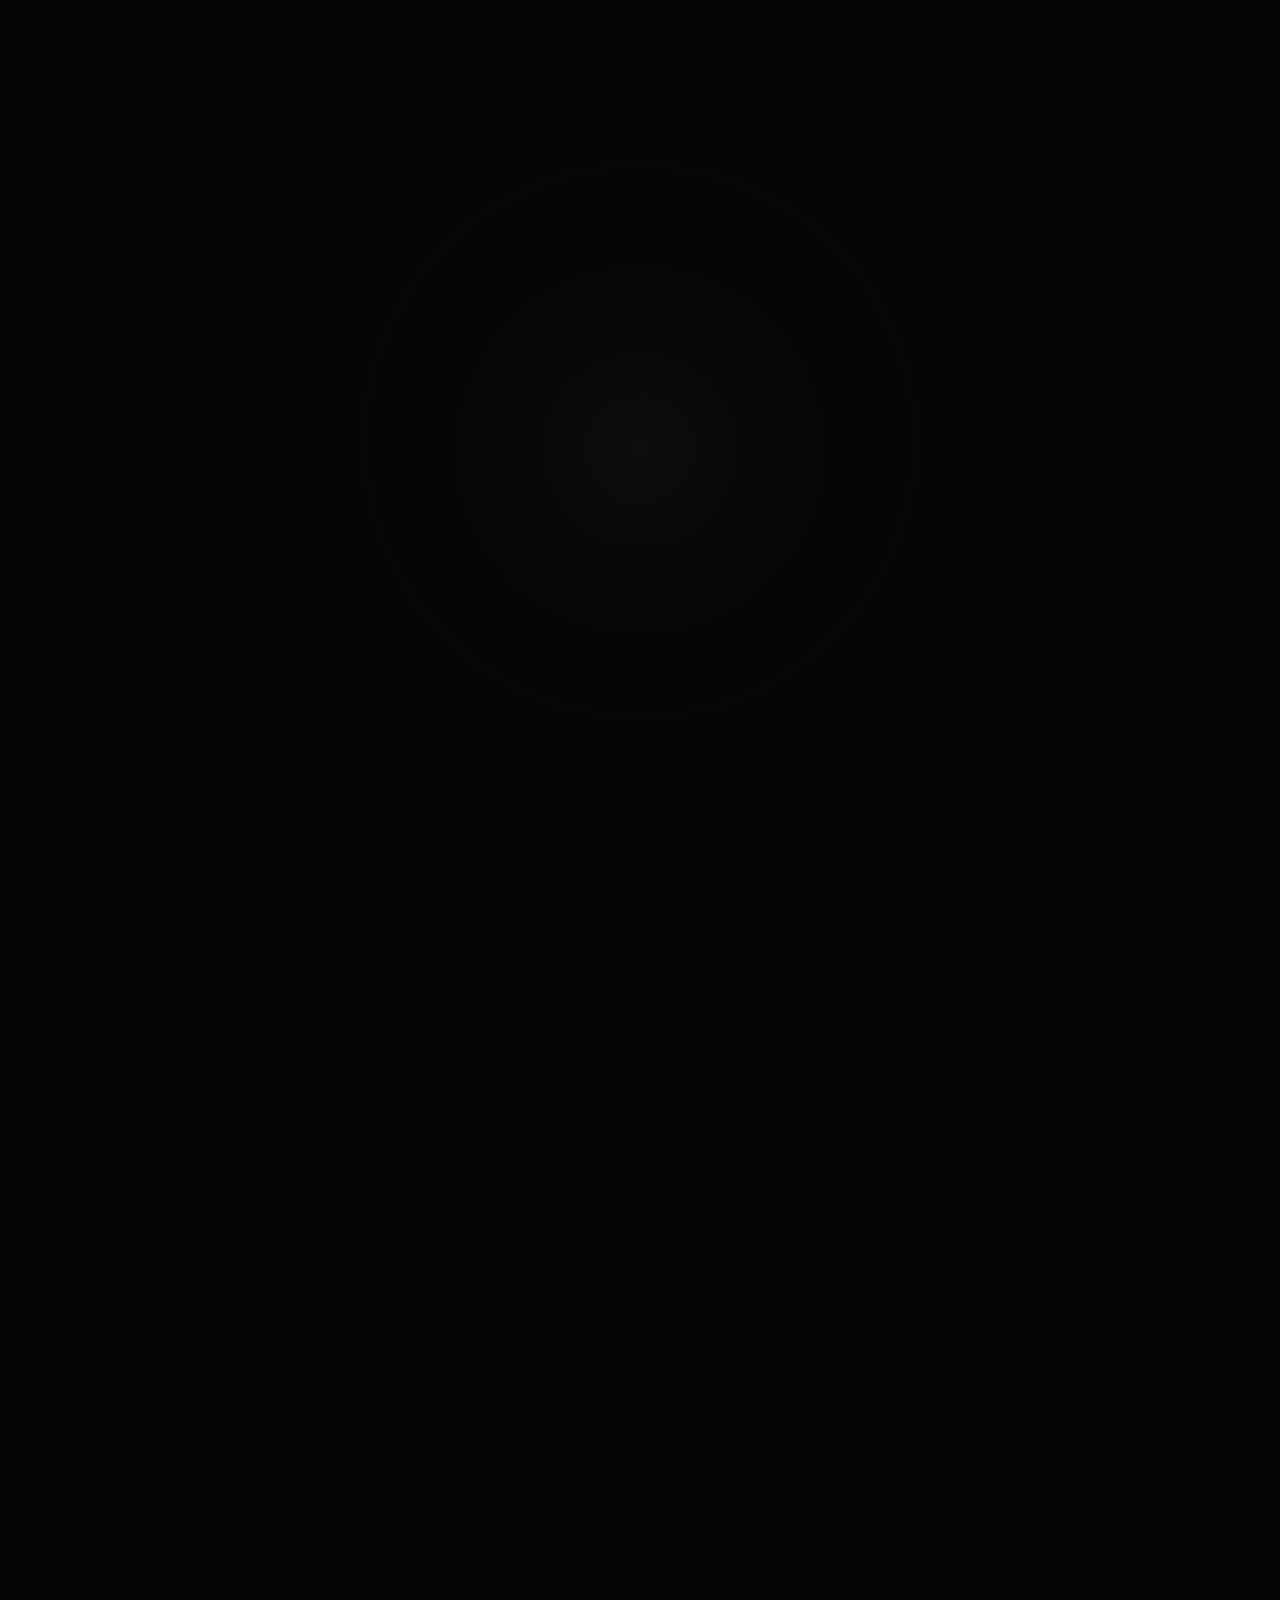
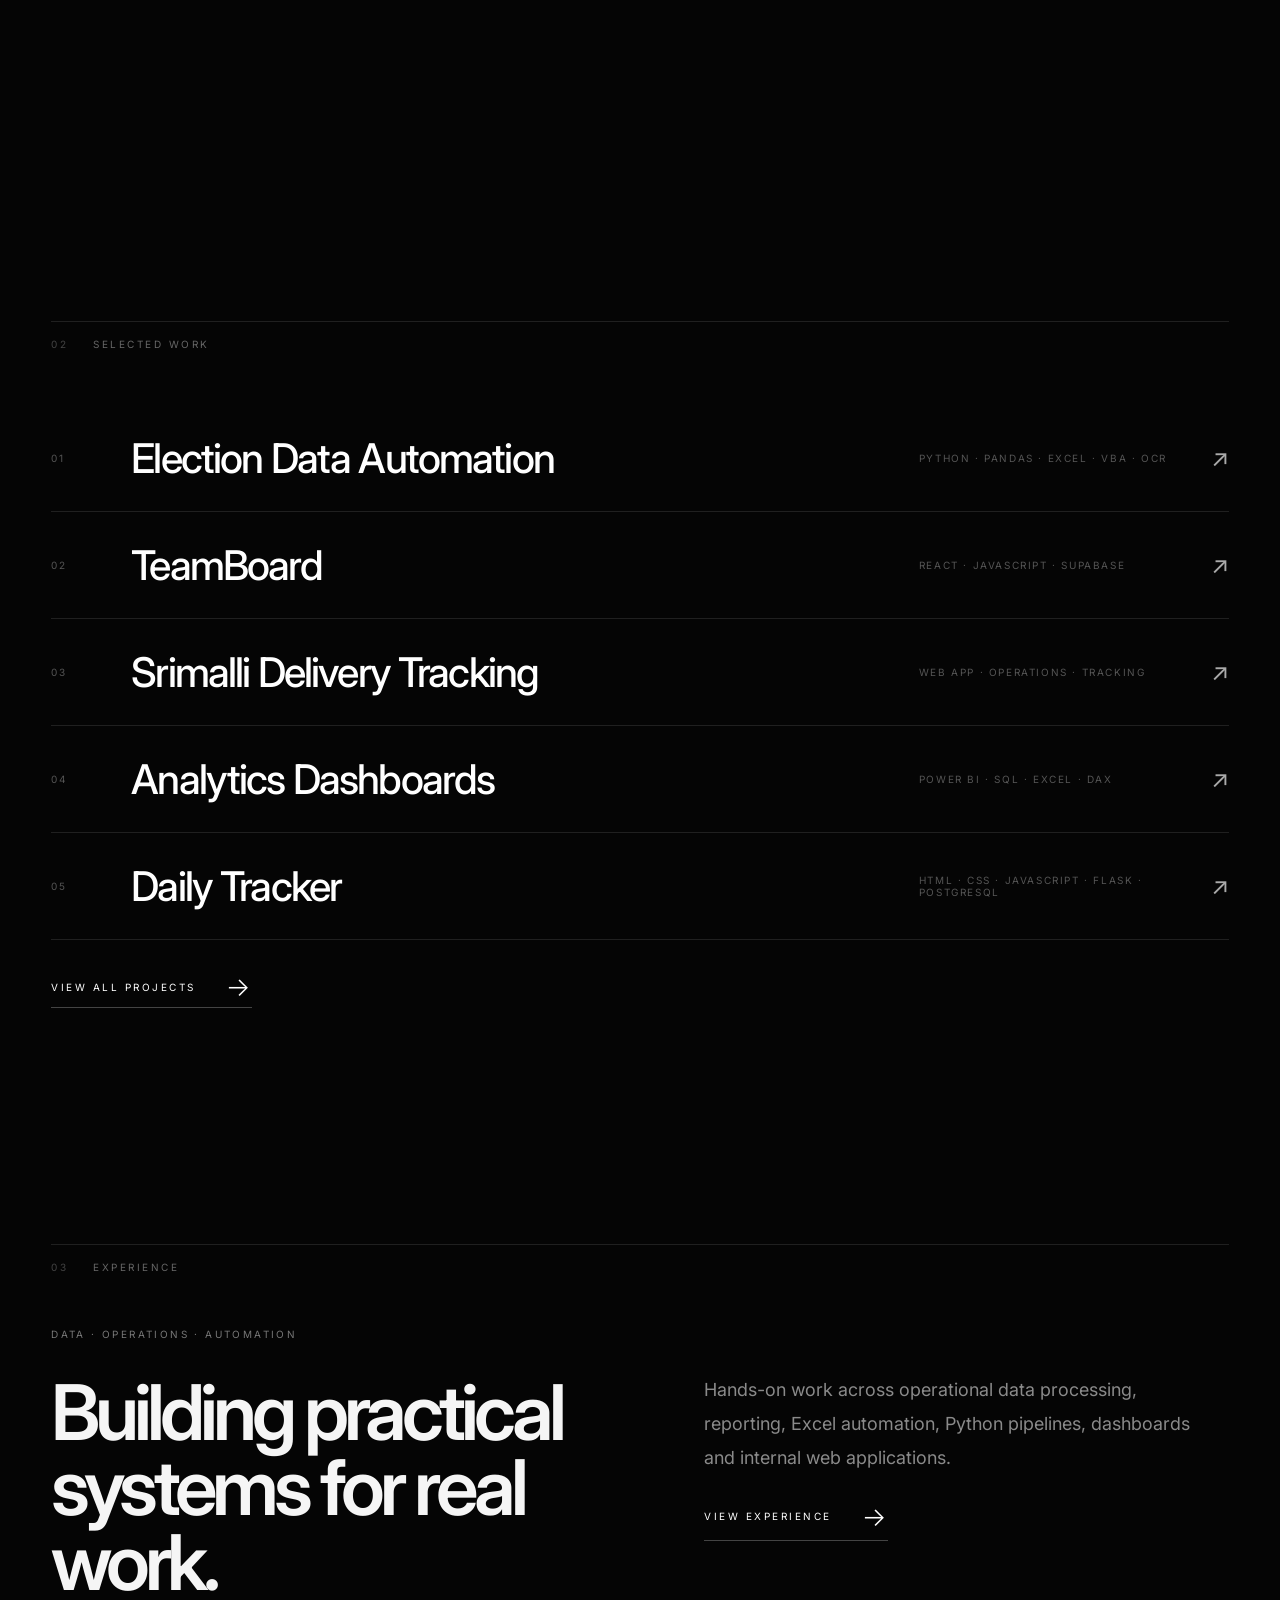
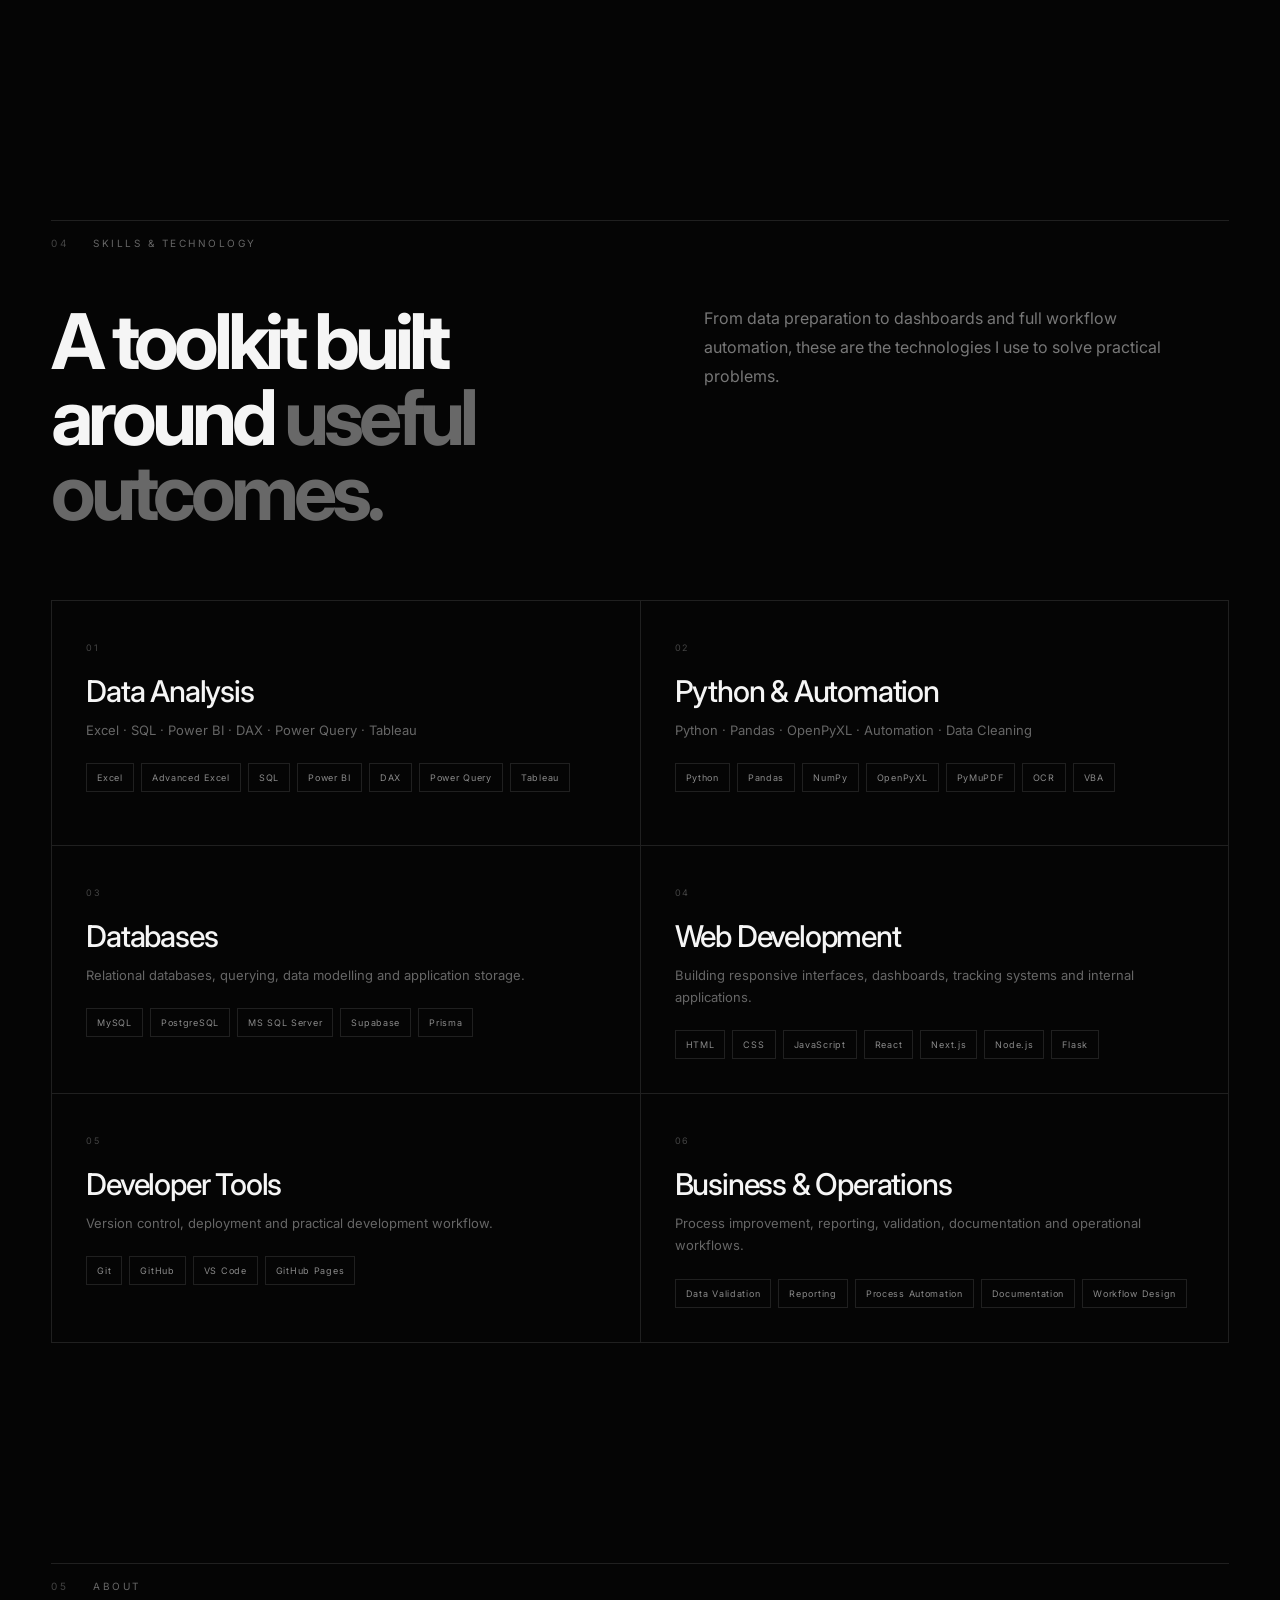
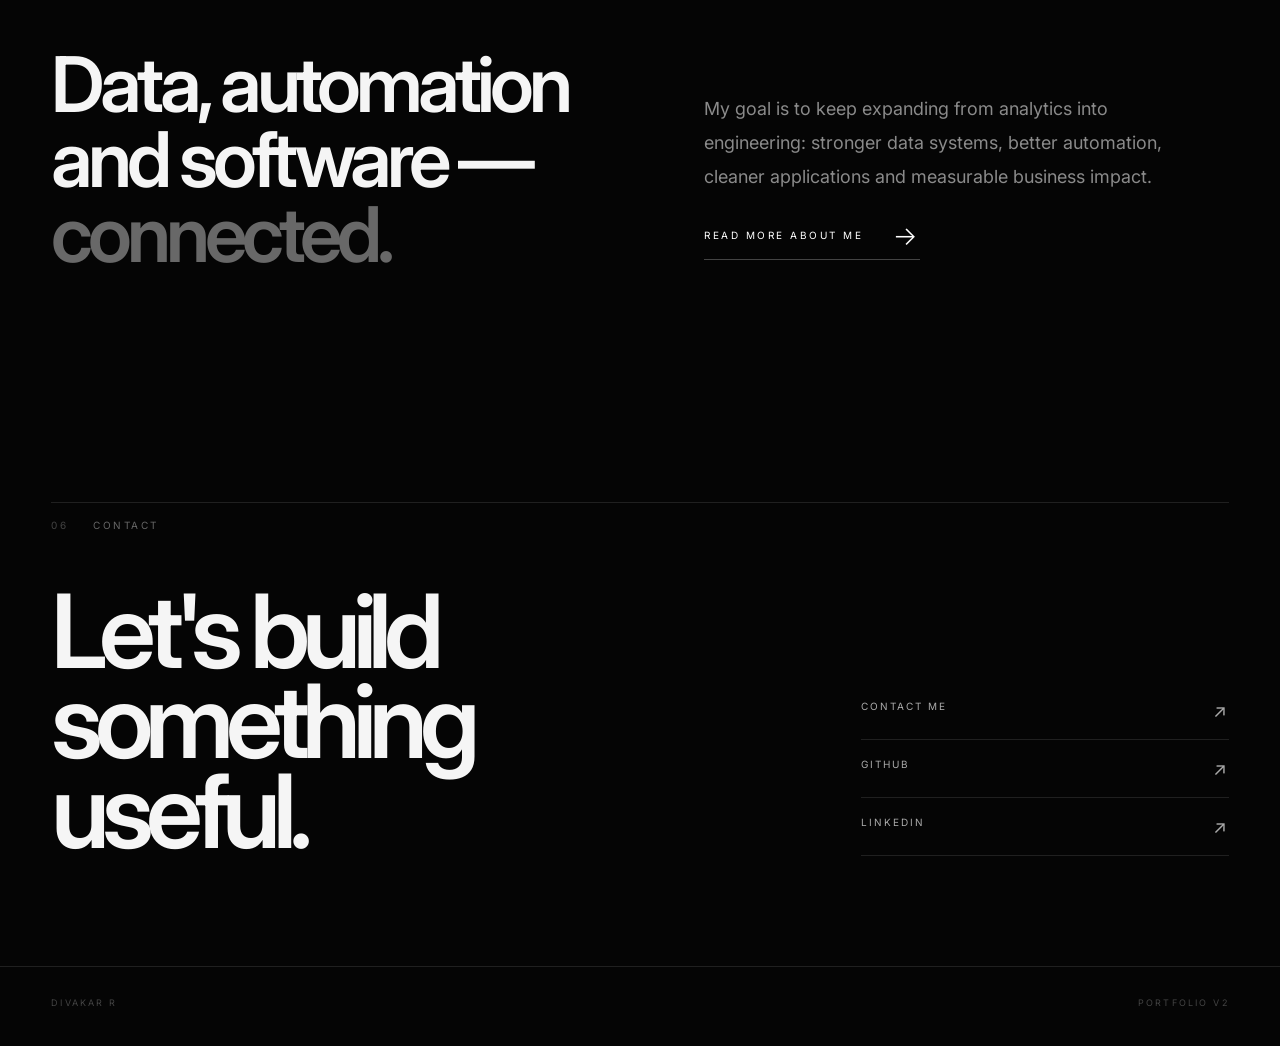
==== commit b298fd28: "Remove hero description and clean Home structure" ====
--- a/index.html
+++ b/index.html
@@ -12,7 +12,7 @@
 <div class="noise"></div>
 <header class="topbar"><a class="brand" href="index.html"><strong>DIVAKAR R</strong><span>Data Analyst · Automation Developer</span></a><nav><a href="projects.html">Projects</a><a href="experience.html">Experience</a><a href="about.html">About</a><a href="contact.html">Contact</a></nav></header>
 <main>
-<section id="home" class="hero"><div class="hero-copy reveal"><div class="eyebrow"><span>DATA · AUTOMATION · SOFTWARE</span><i></i></div><h1>Turning<br><span>Data</span><br>Into Systems</h1><p>Data Analyst and Automation Developer focused on transforming messy data, repetitive operations and business requirements into reliable, practical solutions.</p><div class="hero-actions"><a class="work-link" href="projects.html"><span>EXPLORE MY WORK</span><b>→</b></a></div></div><div class="orb-stage" aria-hidden="true"><canvas id="orb-canvas"></canvas><div class="orb-haze"></div></div></section>
+<section id="home" class="hero"><div class="hero-copy reveal"><div class="eyebrow"><span>DATA · AUTOMATION · SOFTWARE</span><i></i></div><h1>Turning<br><span>Data</span><br>Into Systems</h1><div class="hero-actions"><a class="work-link" href="projects.html"><span>EXPLORE MY WORK</span><b>→</b></a></div></div><div class="orb-stage" aria-hidden="true"><canvas id="orb-canvas"></canvas><div class="orb-haze"></div></div></section>
 <section class="section summary-section scroll-section"><div class="section-label"><span>01</span><span>PROFESSIONAL SUMMARY</span></div><div class="summary-grid"><div><p class="kicker">WHO I AM</p><h2>Analytics with an automation mindset.</h2></div><div class="body-copy"><p>I am a B.Com graduate with hands-on experience across data analysis, operations, reporting and workflow automation. I use Excel, SQL, Power BI and Python to clean data, build reports, automate repetitive tasks and create useful internal tools.</p><p>My approach is practical: understand the process, identify the bottleneck, structure the data, automate what can be automated and deliver something that people can actually use.</p></div></div><div class="stats"><div><strong>2024</strong><span>GRADUATED</span></div><div><strong>10+</strong><span>CORE TOOLS</span></div><div><strong>5+</strong><span>SELECTED PROJECTS</span></div><div><strong>∞</strong><span>LEARNING MINDSET</span></div></div></section>
 <section id="projects" class="section scroll-section projects-section"><div class="section-label"><span>02</span><span>SELECTED WORK</span></div><div class="project-list">
 <a class="project" href="projects/voter-automation.html"><span class="number">01</span><h2>Election Data Automation</h2><span class="meta">PYTHON · PANDAS · EXCEL · VBA · OCR</span><span class="arrow">↗</span></a>
--- a/portal.css
+++ b/portal.css
@@ -1 +1,22 @@
-.hero{min-height:150vh;align-items:start;overflow:visible;perspective:1600px}.hero-copy{position:sticky;top:15vh;align-self:start;margin-top:4vh;z-index:8;opacity:var(--hero-copy-opacity,0);transform:translate3d(var(--hero-copy-x,0),var(--hero-copy-y,0),0) scale(var(--hero-copy-scale,.94));transform-origin:50% 50%;clip-path:circle(var(--hero-copy-clip,0%) at 50% 50%);will-change:transform,opacity,clip-path}.orb-stage{position:sticky;top:0;height:100vh;min-height:100vh;z-index:3;transform:translate3d(var(--portal-x,0px),var(--portal-y,0px),0) scale(var(--portal-scale,1));transform-origin:50% 50%;will-change:transform,opacity,filter;opacity:var(--portal-opacity,1);filter:blur(var(--portal-blur,0px));pointer-events:none}.orb-stage.portal-in-loader{position:absolute!important;inset:0!important;width:100%!important;height:100%!important;min-height:100%!important;margin:0!important;z-index:3!important;transform:translate3d(0,0,0) scale(var(--loader-portal-scale,1));transform-origin:50% 50%;opacity:var(--loader-portal-opacity,1)!important;filter:blur(var(--loader-portal-blur,0px))!important}.orb-stage canvas{width:100%;height:100%;display:block;transform:scale(var(--portal-canvas-scale,1));will-change:transform}.orb-haze{width:min(40vw,560px);height:min(40vw,560px);transform:scale(var(--portal-haze-scale,1));opacity:var(--portal-haze-opacity,1)}.page-loader{position:fixed;inset:0;z-index:1000;background:#050505;overflow:hidden;transition:opacity .9s cubic-bezier(.22,1,.36,1),visibility .9s}.page-loader:not(.portal-ready){display:block;opacity:1;visibility:visible}.page-loader .loader-orb-stage{position:absolute!important;inset:0!important;width:100%!important;height:100%!important;min-height:100%!important;margin:0!important;display:block!important;z-index:2!important;opacity:.98!important;transform:scale(var(--loader-portal-scale,1));transform-origin:50% 50%;filter:blur(var(--loader-portal-blur,0px));transition:none}.page-loader .loader-orb-stage:before,.page-loader .loader-orb-stage:after{content:"";position:absolute;left:50%;top:49%;border:1px solid rgba(255,255,255,.08);border-radius:50%;pointer-events:none}.page-loader .loader-orb-stage:before{width:min(48vw,640px);height:min(48vw,640px);transform:translate(-50%,-50%) scale(var(--portal-ring-scale,.72));opacity:var(--portal-ring-opacity,.5);box-shadow:0 0 90px rgba(255,255,255,.025),inset 0 0 65px rgba(255,255,255,.018)}.page-loader .loader-orb-stage:after{width:min(34vw,450px);height:min(34vw,450px);transform:translate(-50%,-50%) scale(calc(var(--portal-ring-scale,.72)*1.01));opacity:.28}.page-loader .loader-orb-stage .orb-haze{width:min(42vw,560px);height:min(42vw,560px);opacity:.72}.page-loader.portal-ready .loader-orb-stage{opacity:var(--loader-portal-opacity,1)!important}.page-loader.portal-entered{opacity:0;visibility:hidden;pointer-events:none}.portal-lock{overflow:hidden!important;height:100%!important}.portal-lock .hero-copy{opacity:0!important;clip-path:circle(0% at 50% 50%)!important}.portal-active .topbar{opacity:.06;transition:opacity .45s}.portal-active .hero-copy{z-index:8}.portal-active .orb-stage{visibility:hidden}.portal-active .page-loader .orb-stage{visibility:visible}.page-loader .portal-copy{position:absolute!important;left:4vw;top:50%;width:min(48%,700px);margin:0!important;z-index:5!important;opacity:var(--portal-copy-opacity,0)!important;transform:translate3d(var(--portal-copy-x,0),var(--portal-copy-y,40px),0) scale(var(--portal-copy-scale,.78))!important;transform-origin:50% 50%;clip-path:circle(var(--portal-copy-clip,0%) at 50% 50%)!important;will-change:transform,opacity,clip-path}.page-loader .portal-copy h1{margin-bottom:32px}.page-loader .portal-copy>p{max-width:560px}.page-loader .portal-copy .eyebrow{margin-bottom:26px}.page-loader .portal-copy .hero-actions{opacity:var(--portal-actions-opacity,0);transform:translateY(var(--portal-actions-y,18px));transition:none}.page-loader .portal-copy .hero-actions a{pointer-events:none}.page-loader.portal-entered .portal-copy{pointer-events:none}.hero:after{content:"";position:absolute;inset:0;z-index:4;pointer-events:none;background:radial-gradient(circle at 50% 50%,transparent 0%,transparent calc(7% + var(--portal-progress,0)*22%),rgba(5,5,5,.2) calc(13% + var(--portal-progress,0)*24%),rgba(5,5,5,.82) 100%);opacity:var(--portal-vignette,0)}@media(max-width:900px){.hero{min-height:100vh;height:100vh;overflow:hidden}.hero-copy{position:relative;top:auto;margin-top:0;align-self:center;z-index:8}.orb-stage{position:absolute;inset:0;width:100%;height:100vh;min-height:100vh;margin:0;z-index:3;opacity:.96;filter:none;transform:none;transform-origin:50% 50%}.orb-stage canvas{transform:scale(1.08)}.orb-haze{width:330px;height:330px;opacity:.7}.page-loader .portal-copy{left:6vw;width:88%;top:50%}.page-loader .portal-copy h1{font-size:clamp(58px,14vw,105px)}.page-loader .loader-orb-stage:before{width:72vw;height:72vw}.page-loader .loader-orb-stage:after{width:50vw;height:50vw}.page-loader .loader-orb-stage .orb-haze{width:68vw;height:68vw}}@media(max-width:560px){.hero{min-height:100vh;height:100vh;padding-bottom:24px}.hero-copy{top:auto;margin-top:0;align-self:center;width:100%;transform-origin:50% 50%;clip-path:circle(var(--hero-copy-clip,0%) at 50% 50%)}.orb-stage{display:block!important;position:absolute!important;inset:0!important;width:100%!important;height:100%!important;min-height:100%!important;margin:0!important;z-index:3!important;opacity:.96!important;pointer-events:none!important}.orb-stage canvas{transform:scale(1.2)!important}.orb-stage .orb-haze{width:290px;height:290px;opacity:.68}.page-loader .portal-copy{left:6vw;width:88%;top:50%;transform:translate3d(var(--portal-copy-x,0),var(--portal-copy-y,40px),0) scale(var(--portal-copy-scale,.72))!important}.page-loader .portal-copy h1{font-size:clamp(52px,15.2vw,88px)}.page-loader .loader-orb-stage:before{width:82vw;height:82vw}.page-loader .loader-orb-stage:after{width:58vw;height:58vw}.page-loader .loader-orb-stage .orb-haze{width:76vw;height:76vw}}@media(prefers-reduced-motion:reduce){.hero{min-height:100vh;height:100vh}.hero-copy,.orb-stage{position:relative;top:auto;margin-top:0;transform:none!important;clip-path:none!important;filter:none!important;opacity:1!important}.hero:after{display:none!important}.portal-lock{overflow:auto!important;height:auto!important}.page-loader{display:none!important}}+/* Home V2 portal — one stable layout for desktop + mobile. */
+.hero{position:relative;min-height:100vh;height:100vh;overflow:hidden;isolation:isolate;display:grid;grid-template-columns:minmax(0,1fr) minmax(420px,1fr);align-items:center}
+.hero-copy{position:relative;z-index:5;max-width:720px;opacity:1;transform:none;clip-path:none}
+.orb-stage{position:absolute!important;inset:0!important;width:100%!important;height:100%!important;min-height:100%!important;margin:0!important;z-index:2!important;pointer-events:none!important;opacity:.58;transform:none!important;filter:none!important;overflow:hidden}
+.orb-stage canvas{display:block;width:100%;height:100%;transform:none!important;opacity:.92}
+.orb-stage .orb-haze{position:absolute;left:50%;top:49%;width:min(42vw,560px);height:min(42vw,560px);transform:translate(-50%,-50%);border-radius:50%;pointer-events:none;opacity:.16;background:radial-gradient(circle,rgba(255,255,255,.025) 0%,rgba(255,255,255,.008) 42%,transparent 72%)}
+.orb-stage:before,.orb-stage:after{content:"";position:absolute;left:67%;top:49%;border:1px solid rgba(255,255,255,.025);border-radius:50%;pointer-events:none;transform:translate(-50%,-50%);opacity:.18}
+.orb-stage:before{width:min(43vw,560px);height:min(43vw,560px);box-shadow:none}
+.orb-stage:after{width:min(31vw,405px);height:min(31vw,405px);opacity:.09}
+.page-loader{position:fixed;inset:0;z-index:1000;background:#050505;overflow:hidden;opacity:1;visibility:visible;transition:opacity .75s cubic-bezier(.22,1,.36,1),visibility .75s}
+.loader-orb-stage{position:absolute;inset:0;width:100%;height:100%;overflow:hidden}
+.loader-orb-stage canvas{display:block;width:100%;height:100%;opacity:.9}
+.loader-orb-stage .orb-haze{position:absolute;left:50%;top:49%;width:min(42vw,560px);height:min(42vw,560px);transform:translate(-50%,-50%);border-radius:50%;opacity:.13;background:radial-gradient(circle,rgba(255,255,255,.022) 0%,rgba(255,255,255,.006) 45%,transparent 72%);pointer-events:none}
+.loader-orb-stage:before,.loader-orb-stage:after{content:"";position:absolute;left:50%;top:49%;border:1px solid rgba(255,255,255,.035);border-radius:50%;pointer-events:none;transform:translate(-50%,-50%) scale(var(--portal-ring-scale,1))}
+.loader-orb-stage:before{width:min(43vw,560px);height:min(43vw,560px);opacity:var(--portal-ring-opacity,.3)}
+.loader-orb-stage:after{width:min(31vw,405px);height:min(31vw,405px);opacity:.1}
+.page-loader.portal-ready{opacity:1;visibility:visible}
+.page-loader.portal-entered{opacity:0;visibility:hidden;pointer-events:none}
+.portal-lock{overflow:hidden!important;height:100%!important}
+@media(max-width:900px){.hero{grid-template-columns:1fr;min-height:100vh;height:100vh;padding-top:112px;padding-bottom:28px}.hero-copy{width:100%;max-width:620px}.orb-stage{opacity:.52}.orb-stage:before{left:68%;width:390px;height:390px}.orb-stage:after{left:68%;width:285px;height:285px}.orb-stage .orb-haze{width:390px;height:390px}.loader-orb-stage:before{width:72vw;height:72vw}.loader-orb-stage:after{width:50vw;height:50vw}.loader-orb-stage .orb-haze{width:68vw;height:68vw}}
+@media(max-width:560px){.hero{padding:104px 6vw 26px;min-height:100svh;height:100svh}.orb-stage{opacity:.46}.orb-stage:before{left:72%;width:300px;height:300px}.orb-stage:after{left:72%;width:218px;height:218px}.orb-stage .orb-haze{width:290px;height:290px}.loader-orb-stage:before{width:82vw;height:82vw}.loader-orb-stage:after{width:58vw;height:58vw}.loader-orb-stage .orb-haze{width:76vw;height:76vw}}
+@media(prefers-reduced-motion:reduce){.page-loader{display:none!important}.portal-lock{overflow:auto!important;height:auto!important}.hero{min-height:100vh;height:100vh}.orb-stage{position:absolute!important;opacity:.5!important}}
--- a/home-polish.css
+++ b/home-polish.css
@@ -1,13 +1,14 @@
-/* Home V2 — living data-core visual language. */
-.hero{isolation:isolate}
-.hero-copy{max-width:720px}
-.orb-stage{z-index:1;opacity:.8}
-.orb-stage:before,.orb-stage:after{content:"";position:absolute;left:50%;top:49%;border:1px solid rgba(255,255,255,.055);border-radius:50%;pointer-events:none;will-change:transform,opacity}
-.orb-stage:before{width:min(43vw,560px);height:min(43vw,560px);transform:translate(-50%,-50%) scale(var(--scroll-orb-scale,1));opacity:var(--scroll-orb-ring-opacity,.55);box-shadow:0 0 80px rgba(255,255,255,.018),inset 0 0 60px rgba(255,255,255,.012)}
-.orb-stage:after{width:min(31vw,405px);height:min(31vw,405px);transform:translate(-50%,-50%) scale(calc(var(--scroll-orb-scale,1)*1.01));opacity:.24}
-.orb-stage .orb-haze{opacity:.5}
-.hero-copy{z-index:8}
-@media(min-width:901px){.hero h1{max-width:760px}.hero-copy>p{max-width:500px}}
-@media(max-width:900px){.hero{padding-top:112px;padding-bottom:28px}.hero-copy{width:100%;max-width:620px}.hero h1{max-width:92%;font-size:clamp(62px,15.4vw,108px);letter-spacing:-.075em}.hero-copy>p{max-width:450px}.orb-stage{opacity:.9}.orb-stage:before{width:390px;height:390px;opacity:.38}.orb-stage:after{width:285px;height:285px;opacity:.19}.orb-stage .orb-haze{opacity:.48}}
-@media(max-width:560px){.hero{padding:104px 6vw 26px;min-height:100svh;height:100svh}.hero-copy{align-self:center}.eyebrow{margin-bottom:27px;font-size:9px;letter-spacing:.24em}.eyebrow i{width:72px}.hero h1{max-width:94%;font-size:clamp(52px,14.7vw,82px);line-height:.84;letter-spacing:-.07em;margin-bottom:28px}.hero-copy>p{font-size:13px;line-height:1.72;max-width:350px;margin-bottom:28px}.work-link{gap:24px;padding-bottom:11px}.orb-stage{opacity:.88}.orb-stage canvas{transform:scale(1.3)!important}.orb-stage:before{width:300px;height:300px;opacity:.32}.orb-stage:after{width:218px;height:218px;opacity:.16}.orb-stage .orb-haze{width:270px;height:270px;opacity:.42}}
-@media(prefers-reduced-motion:reduce){.orb-stage:before{transform:translate(-50%,-50%);opacity:.35}.orb-stage:after{transform:translate(-50%,-50%);opacity:.16}}
+/* Home V2 — final visual tuning. */
+.hero{isolation:isolate;min-height:100vh;height:100vh;overflow:hidden}
+.hero-copy{max-width:720px;z-index:6}
+.orb-stage{z-index:2;opacity:.72;position:absolute!important;inset:0!important;width:100%!important;height:100%!important;min-height:100%!important;margin:0!important;pointer-events:none!important}
+.orb-stage:before,.orb-stage:after{content:"";position:absolute;left:67%;top:49%;border:1px solid rgba(255,255,255,.045);border-radius:50%;pointer-events:none;transform:translate(-50%,-50%);will-change:opacity}
+.orb-stage:before{width:min(43vw,560px);height:min(43vw,560px);opacity:.3;box-shadow:0 0 80px rgba(255,255,255,.014),inset 0 0 60px rgba(255,255,255,.009)}
+.orb-stage:after{width:min(31vw,405px);height:min(31vw,405px);opacity:.13}
+.orb-stage .orb-haze{opacity:.28}
+.hero h1{max-width:760px}
+.hero-copy>p{max-width:510px}
+@media(min-width:901px){.hero{padding:96px 4vw 48px;grid-template-columns:48% 52%;align-items:center}.orb-stage canvas{transform:none!important}.orb-stage{opacity:.7}.hero-copy{align-self:center}.topbar{padding-top:28px;padding-bottom:28px}}
+@media(max-width:900px){.hero{padding:105px 6vw 28px;grid-template-columns:1fr}.hero-copy{width:100%;max-width:620px}.orb-stage{opacity:.58}.orb-stage:before,.orb-stage:after{left:70%}.orb-stage:before{width:390px;height:390px}.orb-stage:after{width:285px;height:285px}.orb-stage .orb-haze{width:390px;height:390px;opacity:.24}}
+@media(max-width:560px){.hero{padding:96px 6vw 24px;min-height:100svh;height:100svh}.hero h1{max-width:94%;font-size:clamp(52px,14.7vw,82px);line-height:.84;letter-spacing:-.07em;margin-bottom:28px}.hero-copy>p{font-size:13px;line-height:1.72;max-width:350px;margin-bottom:28px}.orb-stage{opacity:.52}.orb-stage:before,.orb-stage:after{left:73%}.orb-stage:before{width:300px;height:300px}.orb-stage:after{width:218px;height:218px}.orb-stage .orb-haze{width:290px;height:290px;opacity:.2}}
+@media(prefers-reduced-motion:reduce){.orb-stage:before,.orb-stage:after{opacity:.2}}
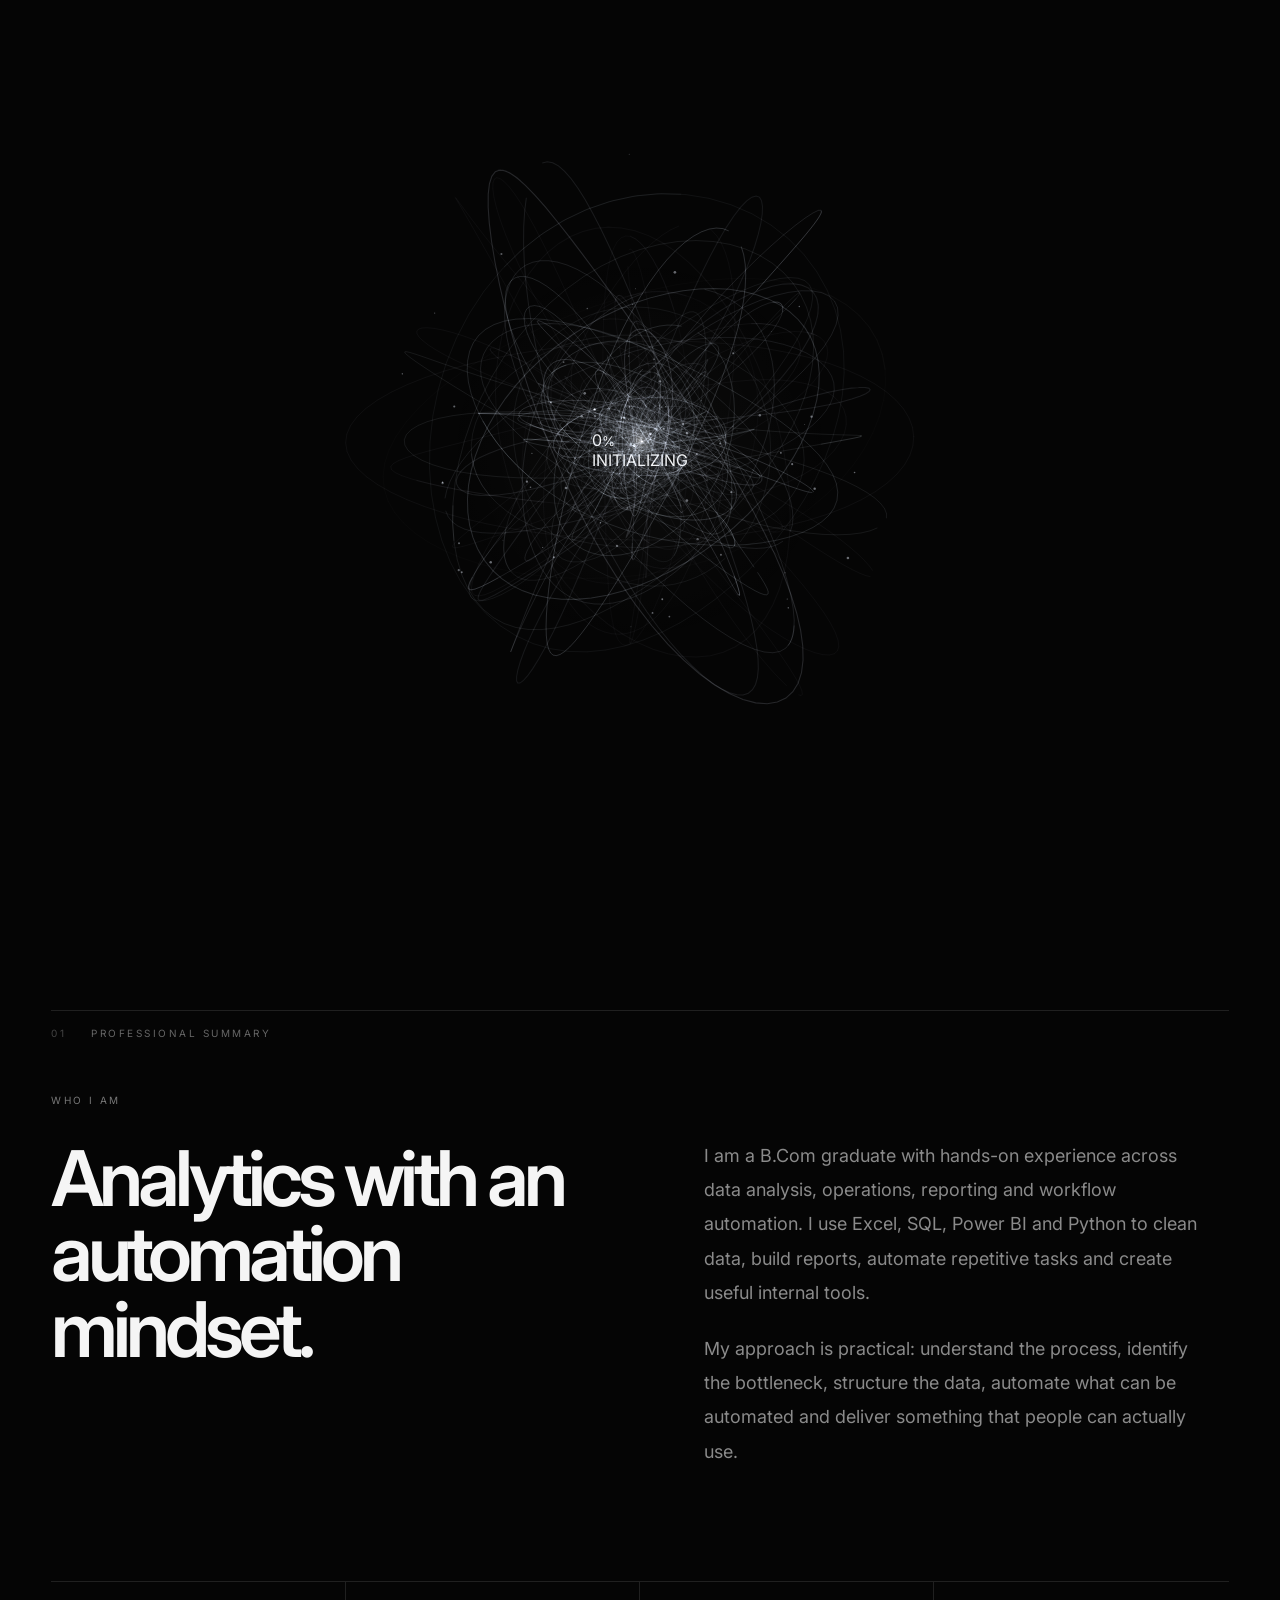
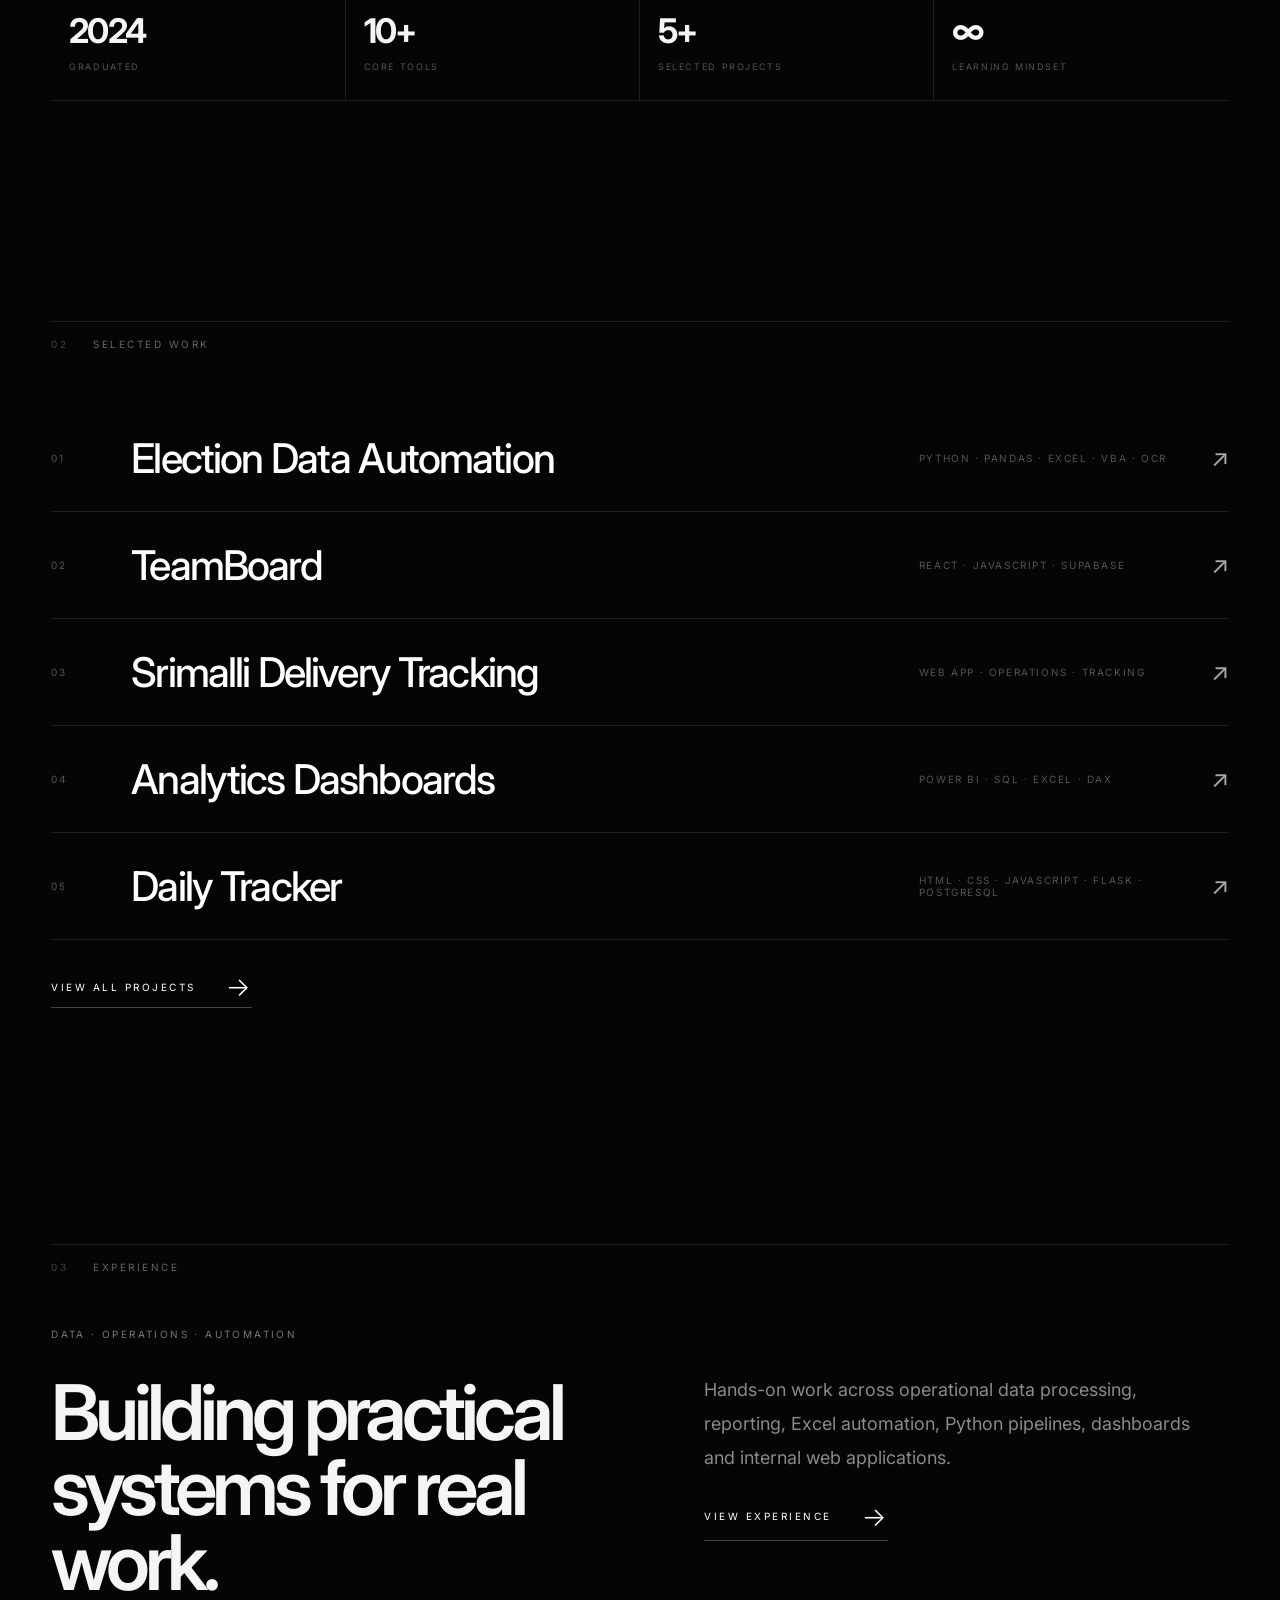
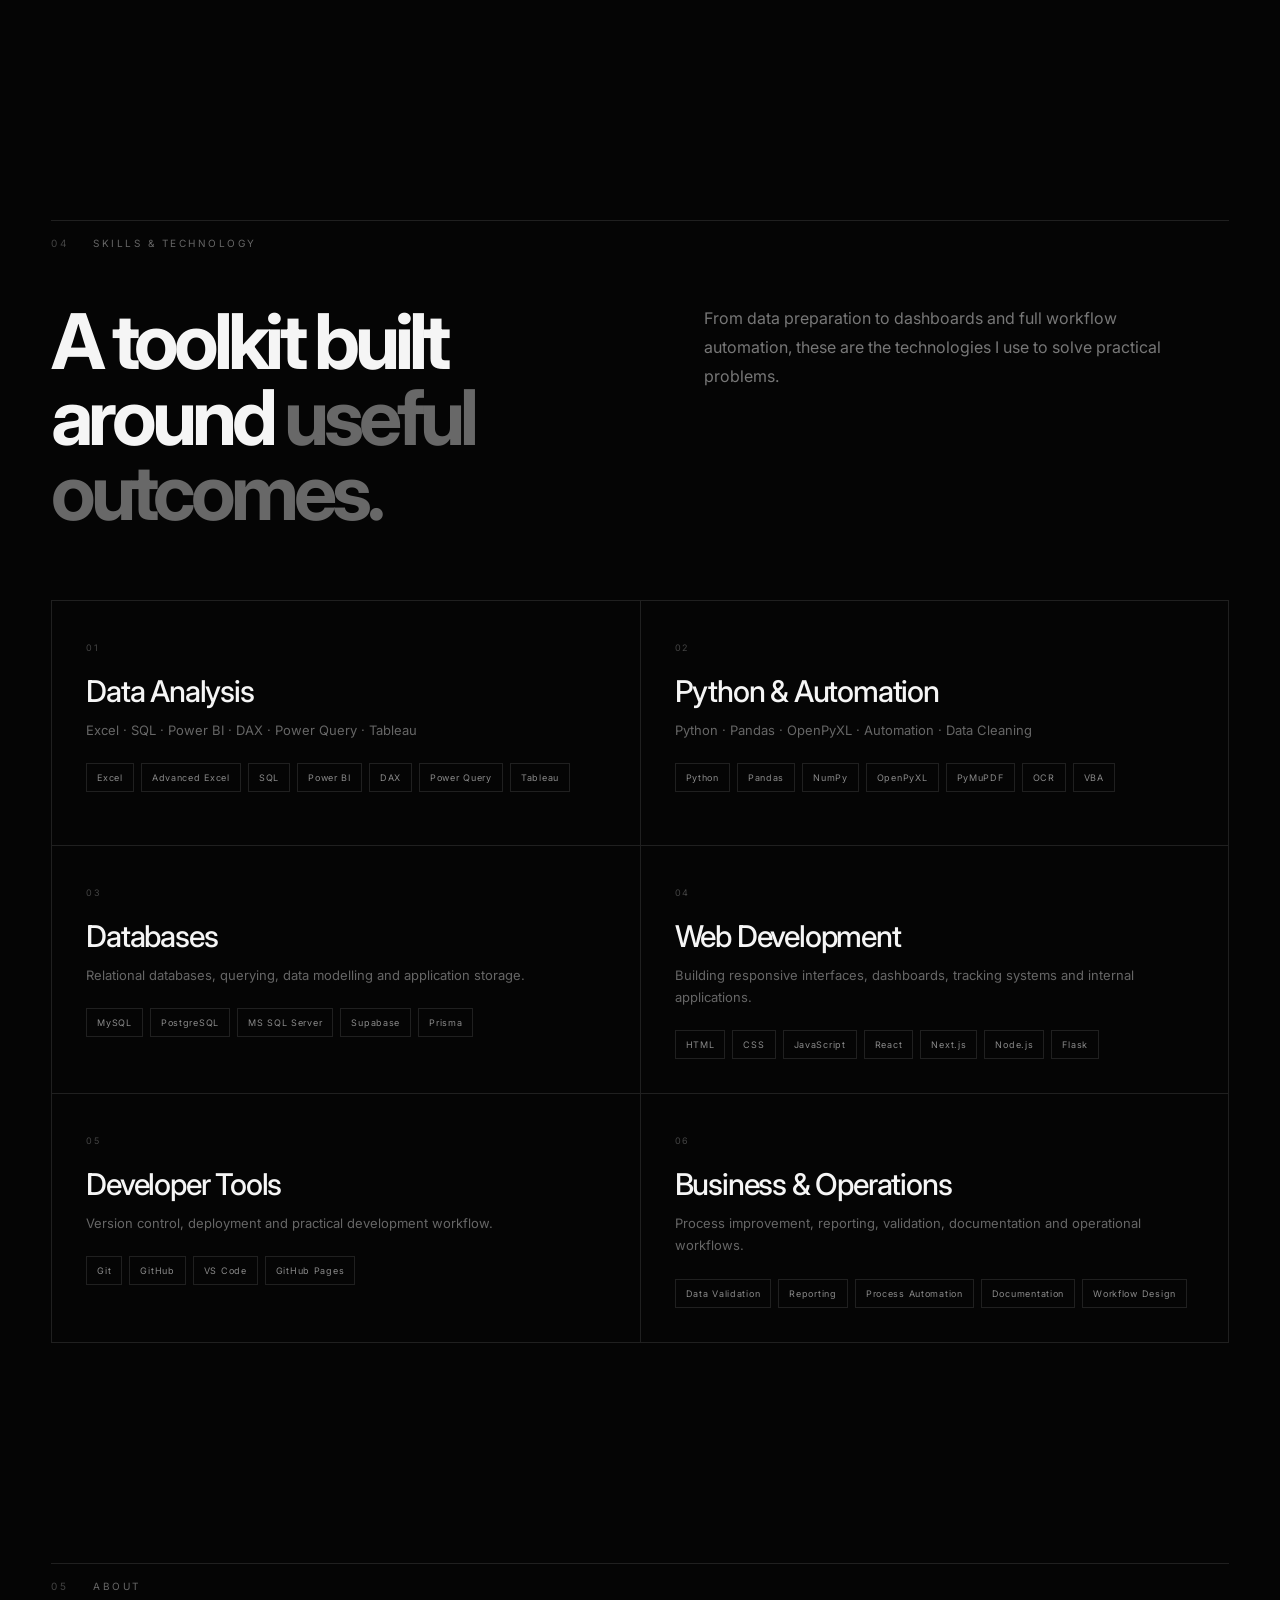
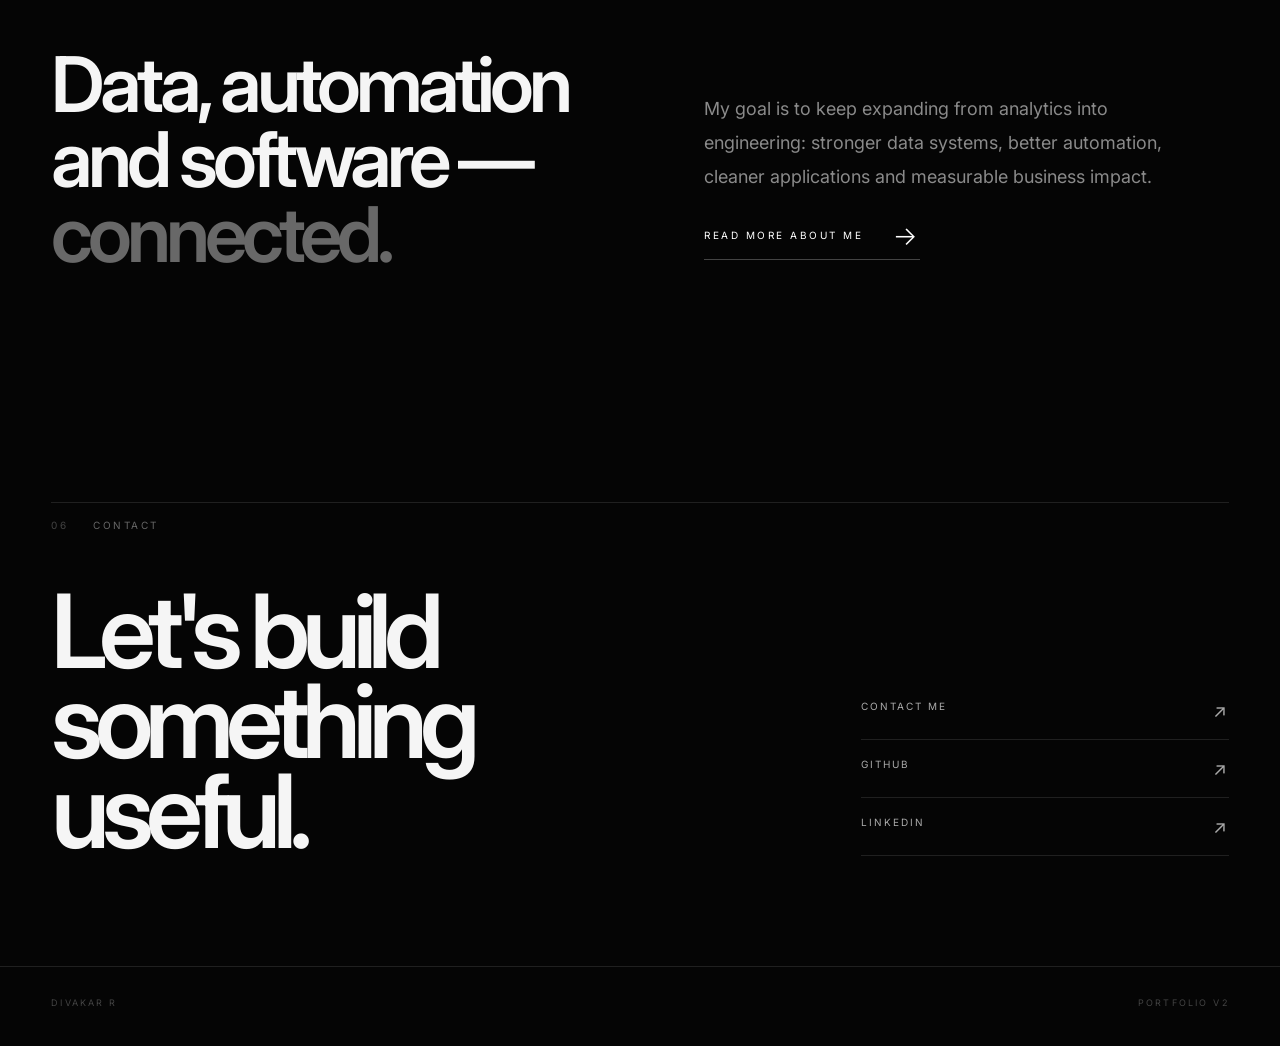
==== commit 94c2c577: "Add automatic 0 to 100 loading intro" ====
--- a/index.html
+++ b/index.html
@@ -8,26 +8,18 @@
 <link href="https://fonts.googleapis.com/css2?family=Inter:wght@400;500;600;700;800&display=swap" rel="stylesheet"><link rel="stylesheet" href="style.css"><link rel="stylesheet" href="portal.css"><link rel="stylesheet" href="spacing-fix.css"><link rel="stylesheet" href="summary.css"><link rel="stylesheet" href="scroll-motion.css"><link rel="stylesheet" href="home-polish.css">
 </head>
 <body>
-<div class="page-loader" id="page-loader" aria-label="Loading portfolio" role="status"><div class="loader-orb-stage" aria-hidden="true"><canvas id="loader-orb-canvas"></canvas><div class="orb-haze"></div></div></div>
+<div class="page-loader" id="page-loader" aria-label="Loading portfolio" role="status">
+  <div class="loader-orb-stage" aria-hidden="true"><canvas id="loader-orb-canvas"></canvas><div class="orb-haze"></div></div>
+  <div class="loader-ui" aria-hidden="true"><div class="loader-percent"><span id="loader-percent">0</span><small>%</small></div><div class="loader-status" id="loader-status">INITIALIZING</div><div class="loader-progress"><span id="loader-progress-bar"></span></div></div>
+</div>
 <div class="noise"></div>
 <header class="topbar"><a class="brand" href="index.html"><strong>DIVAKAR R</strong><span>Data Analyst · Automation Developer</span></a><nav><a href="projects.html">Projects</a><a href="experience.html">Experience</a><a href="about.html">About</a><a href="contact.html">Contact</a></nav></header>
 <main>
 <section id="home" class="hero"><div class="hero-copy reveal"><div class="eyebrow"><span>DATA · AUTOMATION · SOFTWARE</span><i></i></div><h1>Turning<br><span>Data</span><br>Into Systems</h1><div class="hero-actions"><a class="work-link" href="projects.html"><span>EXPLORE MY WORK</span><b>→</b></a></div></div><div class="orb-stage" aria-hidden="true"><canvas id="orb-canvas"></canvas><div class="orb-haze"></div></div></section>
 <section class="section summary-section scroll-section"><div class="section-label"><span>01</span><span>PROFESSIONAL SUMMARY</span></div><div class="summary-grid"><div><p class="kicker">WHO I AM</p><h2>Analytics with an automation mindset.</h2></div><div class="body-copy"><p>I am a B.Com graduate with hands-on experience across data analysis, operations, reporting and workflow automation. I use Excel, SQL, Power BI and Python to clean data, build reports, automate repetitive tasks and create useful internal tools.</p><p>My approach is practical: understand the process, identify the bottleneck, structure the data, automate what can be automated and deliver something that people can actually use.</p></div></div><div class="stats"><div><strong>2024</strong><span>GRADUATED</span></div><div><strong>10+</strong><span>CORE TOOLS</span></div><div><strong>5+</strong><span>SELECTED PROJECTS</span></div><div><strong>∞</strong><span>LEARNING MINDSET</span></div></div></section>
-<section id="projects" class="section scroll-section projects-section"><div class="section-label"><span>02</span><span>SELECTED WORK</span></div><div class="project-list">
-<a class="project" href="projects/voter-automation.html"><span class="number">01</span><h2>Election Data Automation</h2><span class="meta">PYTHON · PANDAS · EXCEL · VBA · OCR</span><span class="arrow">↗</span></a>
-<a class="project" href="projects/teamboard.html"><span class="number">02</span><h2>TeamBoard</h2><span class="meta">REACT · JAVASCRIPT · SUPABASE</span><span class="arrow">↗</span></a>
-<a class="project" href="projects/srimalli.html"><span class="number">03</span><h2>Srimalli Delivery Tracking</h2><span class="meta">WEB APP · OPERATIONS · TRACKING</span><span class="arrow">↗</span></a>
-<a class="project" href="projects/analytics.html"><span class="number">04</span><h2>Analytics Dashboards</h2><span class="meta">POWER BI · SQL · EXCEL · DAX</span><span class="arrow">↗</span></a>
-<a class="project" href="projects/daily-tracker.html"><span class="number">05</span><h2>Daily Tracker</h2><span class="meta">HTML · CSS · JAVASCRIPT · FLASK · POSTGRESQL</span><span class="arrow">↗</span></a></div><p style="margin-top:35px"><a class="work-link" href="projects.html"><span>VIEW ALL PROJECTS</span><b>→</b></a></p></section>
+<section id="projects" class="section scroll-section projects-section"><div class="section-label"><span>02</span><span>SELECTED WORK</span></div><div class="project-list"><a class="project" href="projects/voter-automation.html"><span class="number">01</span><h2>Election Data Automation</h2><span class="meta">PYTHON · PANDAS · EXCEL · VBA · OCR</span><span class="arrow">↗</span></a><a class="project" href="projects/teamboard.html"><span class="number">02</span><h2>TeamBoard</h2><span class="meta">REACT · JAVASCRIPT · SUPABASE</span><span class="arrow">↗</span></a><a class="project" href="projects/srimalli.html"><span class="number">03</span><h2>Srimalli Delivery Tracking</h2><span class="meta">WEB APP · OPERATIONS · TRACKING</span><span class="arrow">↗</span></a><a class="project" href="projects/analytics.html"><span class="number">04</span><h2>Analytics Dashboards</h2><span class="meta">POWER BI · SQL · EXCEL · DAX</span><span class="arrow">↗</span></a><a class="project" href="projects/daily-tracker.html"><span class="number">05</span><h2>Daily Tracker</h2><span class="meta">HTML · CSS · JAVASCRIPT · FLASK · POSTGRESQL</span><span class="arrow">↗</span></a></div><p style="margin-top:35px"><a class="work-link" href="projects.html"><span>VIEW ALL PROJECTS</span><b>→</b></a></p></section>
 <section id="experience" class="section split-section scroll-section"><div class="section-label"><span>03</span><span>EXPERIENCE</span></div><div class="split-content"><div><p class="kicker">DATA · OPERATIONS · AUTOMATION</p><h2>Building practical systems for real work.</h2></div><div class="body-copy"><p>Hands-on work across operational data processing, reporting, Excel automation, Python pipelines, dashboards and internal web applications.</p><p><a class="work-link" href="experience.html"><span>VIEW EXPERIENCE</span><b>→</b></a></p></div></div></section>
-<section id="skills" class="section skills-section scroll-section"><div class="section-label"><span>04</span><span>SKILLS & TECHNOLOGY</span></div><div class="skills-intro"><h2>A toolkit built around <em>useful outcomes.</em></h2><p>From data preparation to dashboards and full workflow automation, these are the technologies I use to solve practical problems.</p></div><div class="skill-categories">
-<div class="skill-category"><span class="skill-index">01</span><h3>Data Analysis</h3><p>Excel · SQL · Power BI · DAX · Power Query · Tableau</p><div class="skill-tags"><span>Excel</span><span>Advanced Excel</span><span>SQL</span><span>Power BI</span><span>DAX</span><span>Power Query</span><span>Tableau</span></div></div>
-<div class="skill-category"><span class="skill-index">02</span><h3>Python & Automation</h3><p>Python · Pandas · OpenPyXL · Automation · Data Cleaning</p><div class="skill-tags"><span>Python</span><span>Pandas</span><span>NumPy</span><span>OpenPyXL</span><span>PyMuPDF</span><span>OCR</span><span>VBA</span></div></div>
-<div class="skill-category"><span class="skill-index">03</span><h3>Databases</h3><p>Relational databases, querying, data modelling and application storage.</p><div class="skill-tags"><span>MySQL</span><span>PostgreSQL</span><span>MS SQL Server</span><span>Supabase</span><span>Prisma</span></div></div>
-<div class="skill-category"><span class="skill-index">04</span><h3>Web Development</h3><p>Building responsive interfaces, dashboards, tracking systems and internal applications.</p><div class="skill-tags"><span>HTML</span><span>CSS</span><span>JavaScript</span><span>React</span><span>Next.js</span><span>Node.js</span><span>Flask</span></div></div>
-<div class="skill-category"><span class="skill-index">05</span><h3>Developer Tools</h3><p>Version control, deployment and practical development workflow.</p><div class="skill-tags"><span>Git</span><span>GitHub</span><span>VS Code</span><span>GitHub Pages</span></div></div>
-<div class="skill-category"><span class="skill-index">06</span><h3>Business & Operations</h3><p>Process improvement, reporting, validation, documentation and operational workflows.</p><div class="skill-tags"><span>Data Validation</span><span>Reporting</span><span>Process Automation</span><span>Documentation</span><span>Workflow Design</span></div></div></div></section>
+<section id="skills" class="section skills-section scroll-section"><div class="section-label"><span>04</span><span>SKILLS & TECHNOLOGY</span></div><div class="skills-intro"><h2>A toolkit built around <em>useful outcomes.</em></h2><p>From data preparation to dashboards and full workflow automation, these are the technologies I use to solve practical problems.</p></div><div class="skill-categories"><div class="skill-category"><span class="skill-index">01</span><h3>Data Analysis</h3><p>Excel · SQL · Power BI · DAX · Power Query · Tableau</p><div class="skill-tags"><span>Excel</span><span>Advanced Excel</span><span>SQL</span><span>Power BI</span><span>DAX</span><span>Power Query</span><span>Tableau</span></div></div><div class="skill-category"><span class="skill-index">02</span><h3>Python & Automation</h3><p>Python · Pandas · OpenPyXL · Automation · Data Cleaning</p><div class="skill-tags"><span>Python</span><span>Pandas</span><span>NumPy</span><span>OpenPyXL</span><span>PyMuPDF</span><span>OCR</span><span>VBA</span></div></div><div class="skill-category"><span class="skill-index">03</span><h3>Databases</h3><p>Relational databases, querying, data modelling and application storage.</p><div class="skill-tags"><span>MySQL</span><span>PostgreSQL</span><span>MS SQL Server</span><span>Supabase</span><span>Prisma</span></div></div><div class="skill-category"><span class="skill-index">04</span><h3>Web Development</h3><p>Building responsive interfaces, dashboards, tracking systems and internal applications.</p><div class="skill-tags"><span>HTML</span><span>CSS</span><span>JavaScript</span><span>React</span><span>Next.js</span><span>Node.js</span><span>Flask</span></div></div><div class="skill-category"><span class="skill-index">05</span><h3>Developer Tools</h3><p>Version control, deployment and practical development workflow.</p><div class="skill-tags"><span>Git</span><span>GitHub</span><span>VS Code</span><span>GitHub Pages</span></div></div><div class="skill-category"><span class="skill-index">06</span><h3>Business & Operations</h3><p>Process improvement, reporting, validation, documentation and operational workflows.</p><div class="skill-tags"><span>Data Validation</span><span>Reporting</span><span>Process Automation</span><span>Documentation</span><span>Workflow Design</span></div></div></div></section>
 <section id="about" class="section split-section scroll-section"><div class="section-label"><span>05</span><span>ABOUT</span></div><div class="split-content"><h2 class="about-statement">Data, automation and software — <em>connected.</em></h2><div class="body-copy"><p>My goal is to keep expanding from analytics into engineering: stronger data systems, better automation, cleaner applications and measurable business impact.</p><p><a class="work-link" href="about.html"><span>READ MORE ABOUT ME</span><b>→</b></a></p></div></div></section>
 <section id="contact" class="section contact scroll-section"><div class="section-label"><span>06</span><span>CONTACT</span></div><div class="contact-content"><h2>Let's build something useful.</h2><div class="contact-links"><a href="contact.html">CONTACT ME <span>↗</span></a><a href="https://github.com/Divakar07-pixel" target="_blank" rel="noreferrer">GITHUB <span>↗</span></a><a href="https://www.linkedin.com/in/divakar-r-688403337" target="_blank" rel="noreferrer">LINKEDIN <span>↗</span></a></div></div></section>
 </main><footer><span>DIVAKAR R</span><span>PORTFOLIO V2</span></footer><script src="script.js"></script></body></html>
--- a/portal.css
+++ b/portal.css
@@ -1,22 +1,16 @@
-/* Home V2 portal — one stable layout for desktop + mobile. */
+/* Home V2 portal — high-visibility code-generated orb. */
 .hero{position:relative;min-height:100vh;height:100vh;overflow:hidden;isolation:isolate;display:grid;grid-template-columns:minmax(0,1fr) minmax(420px,1fr);align-items:center}
 .hero-copy{position:relative;z-index:5;max-width:720px;opacity:1;transform:none;clip-path:none}
-.orb-stage{position:absolute!important;inset:0!important;width:100%!important;height:100%!important;min-height:100%!important;margin:0!important;z-index:2!important;pointer-events:none!important;opacity:.58;transform:none!important;filter:none!important;overflow:hidden}
-.orb-stage canvas{display:block;width:100%;height:100%;transform:none!important;opacity:.92}
-.orb-stage .orb-haze{position:absolute;left:50%;top:49%;width:min(42vw,560px);height:min(42vw,560px);transform:translate(-50%,-50%);border-radius:50%;pointer-events:none;opacity:.16;background:radial-gradient(circle,rgba(255,255,255,.025) 0%,rgba(255,255,255,.008) 42%,transparent 72%)}
-.orb-stage:before,.orb-stage:after{content:"";position:absolute;left:67%;top:49%;border:1px solid rgba(255,255,255,.025);border-radius:50%;pointer-events:none;transform:translate(-50%,-50%);opacity:.18}
-.orb-stage:before{width:min(43vw,560px);height:min(43vw,560px);box-shadow:none}
-.orb-stage:after{width:min(31vw,405px);height:min(31vw,405px);opacity:.09}
-.page-loader{position:fixed;inset:0;z-index:1000;background:#050505;overflow:hidden;opacity:1;visibility:visible;transition:opacity .75s cubic-bezier(.22,1,.36,1),visibility .75s}
+.orb-stage{position:absolute!important;inset:0!important;width:100%!important;height:100%!important;min-height:100%!important;margin:0!important;z-index:2!important;pointer-events:none!important;opacity:1!important;transform:none!important;filter:none!important;overflow:hidden}
+.orb-stage canvas{display:block;width:100%;height:100%;transform:none!important;opacity:1!important}
+.orb-stage .orb-haze,.orb-stage:before,.orb-stage:after{display:none!important}
+.page-loader{position:fixed;inset:0;z-index:1000;background:#050505;overflow:hidden;opacity:1;visibility:visible;transform:scale(1);transform-origin:center center;transition:opacity .85s cubic-bezier(.22,1,.36,1),transform .95s cubic-bezier(.22,1,.36,1),visibility .85s}
 .loader-orb-stage{position:absolute;inset:0;width:100%;height:100%;overflow:hidden}
-.loader-orb-stage canvas{display:block;width:100%;height:100%;opacity:.9}
-.loader-orb-stage .orb-haze{position:absolute;left:50%;top:49%;width:min(42vw,560px);height:min(42vw,560px);transform:translate(-50%,-50%);border-radius:50%;opacity:.13;background:radial-gradient(circle,rgba(255,255,255,.022) 0%,rgba(255,255,255,.006) 45%,transparent 72%);pointer-events:none}
-.loader-orb-stage:before,.loader-orb-stage:after{content:"";position:absolute;left:50%;top:49%;border:1px solid rgba(255,255,255,.035);border-radius:50%;pointer-events:none;transform:translate(-50%,-50%) scale(var(--portal-ring-scale,1))}
-.loader-orb-stage:before{width:min(43vw,560px);height:min(43vw,560px);opacity:var(--portal-ring-opacity,.3)}
-.loader-orb-stage:after{width:min(31vw,405px);height:min(31vw,405px);opacity:.1}
+.loader-orb-stage canvas{display:block;width:100%;height:100%;opacity:1!important;transform:scale(var(--portal-orb-scale,1));transform-origin:center center;will-change:transform}
+.loader-orb-stage .orb-haze,.loader-orb-stage:before,.loader-orb-stage:after{display:none!important}
 .page-loader.portal-ready{opacity:1;visibility:visible}
-.page-loader.portal-entered{opacity:0;visibility:hidden;pointer-events:none}
+.page-loader.portal-entered{opacity:0;visibility:hidden;pointer-events:none;transform:scale(1.06)}
 .portal-lock{overflow:hidden!important;height:100%!important}
-@media(max-width:900px){.hero{grid-template-columns:1fr;min-height:100vh;height:100vh;padding-top:112px;padding-bottom:28px}.hero-copy{width:100%;max-width:620px}.orb-stage{opacity:.52}.orb-stage:before{left:68%;width:390px;height:390px}.orb-stage:after{left:68%;width:285px;height:285px}.orb-stage .orb-haze{width:390px;height:390px}.loader-orb-stage:before{width:72vw;height:72vw}.loader-orb-stage:after{width:50vw;height:50vw}.loader-orb-stage .orb-haze{width:68vw;height:68vw}}
-@media(max-width:560px){.hero{padding:104px 6vw 26px;min-height:100svh;height:100svh}.orb-stage{opacity:.46}.orb-stage:before{left:72%;width:300px;height:300px}.orb-stage:after{left:72%;width:218px;height:218px}.orb-stage .orb-haze{width:290px;height:290px}.loader-orb-stage:before{width:82vw;height:82vw}.loader-orb-stage:after{width:58vw;height:58vw}.loader-orb-stage .orb-haze{width:76vw;height:76vw}}
-@media(prefers-reduced-motion:reduce){.page-loader{display:none!important}.portal-lock{overflow:auto!important;height:auto!important}.hero{min-height:100vh;height:100vh}.orb-stage{position:absolute!important;opacity:.5!important}}
+@media(max-width:900px){.hero{grid-template-columns:1fr;min-height:100vh;height:100vh;padding-top:112px;padding-bottom:28px}.hero-copy{width:100%;max-width:620px}.orb-stage{opacity:1!important}}
+@media(max-width:560px){.hero{padding:104px 6vw 26px;min-height:100svh;height:100svh}.orb-stage{opacity:1!important}}
+@media(prefers-reduced-motion:reduce){.page-loader{display:none!important}.portal-lock{overflow:auto!important;height:auto!important}.hero{min-height:100vh;height:100vh}.orb-stage{position:absolute!important;opacity:1!important}}
--- a/summary.css
+++ b/summary.css
@@ -1 +1,19 @@
-.summary-section .section-label,.summary-section .summary-grid>div,.summary-section .stats{opacity:0;transform:translate3d(0,34px,0);transition:opacity .85s cubic-bezier(.22,1,.36,1),transform .95s cubic-bezier(.22,1,.36,1)}.summary-section.is-visible .section-label{opacity:1;transform:none;transition-delay:0s}.summary-section.is-visible .summary-grid>div:first-child{opacity:1;transform:none;transition-delay:.12s}.summary-section.is-visible .summary-grid>div:last-child{opacity:1;transform:none;transition-delay:.24s}.summary-section.is-visible .stats{opacity:1;transform:none;transition-delay:.38s}.summary-section .section-label{transform:translate3d(-28px,0,0)}.summary-section .summary-grid h2{clip-path:inset(0 0 100% 0);transform:translateY(18px);transition:clip-path 1s cubic-bezier(.22,1,.36,1),transform .9s cubic-bezier(.22,1,.36,1)}.summary-section.is-visible .summary-grid h2{clip-path:inset(0 0 0 0);transform:none;transition-delay:.2s}.summary-section .body-copy p{opacity:0;transform:translateY(20px);transition:opacity .8s ease,transform .8s cubic-bezier(.22,1,.36,1)}.summary-section.is-visible .body-copy p:first-child{opacity:1;transform:none;transition-delay:.34s}.summary-section.is-visible .body-copy p:last-child{opacity:1;transform:none;transition-delay:.48s}.summary-section .stats div{opacity:0;transform:translateY(18px);transition:opacity .7s ease,transform .8s cubic-bezier(.22,1,.36,1)}.summary-section.is-visible .stats div{opacity:1;transform:none}.summary-section.is-visible .stats div:nth-child(1){transition-delay:.5s}.summary-section.is-visible .stats div:nth-child(2){transition-delay:.58s}.summary-section.is-visible .stats div:nth-child(3){transition-delay:.66s}.summary-section.is-visible .stats div:nth-child(4){transition-delay:.74s}@media(max-width:900px){.summary-section .section-label,.summary-section .summary-grid>div,.summary-section .stats{transform:translateY(24px)}.summary-section .section-label{transform:translateY(18px)}.summary-section.is-visible .section-label,.summary-section.is-visible .summary-grid>div,.summary-section.is-visible .stats{transform:none}}@media(prefers-reduced-motion:reduce){.summary-section .section-label,.summary-section .summary-grid>div,.summary-section .summary-grid h2,.summary-section .body-copy p,.summary-section .stats,.summary-section .stats div{opacity:1!important;transform:none!important;clip-path:none!important;transition:none!important}}+.summary-section .section-label,.summary-section .summary-grid>div,.summary-section .stats{opacity:0;transform:translate3d(0,34px,0);transition:opacity .85s cubic-bezier(.22,1,.36,1),transform .95s cubic-bezier(.22,1,.36,1)}
+.summary-section.is-visible .section-label,.summary-section.is-inview .section-label{opacity:1;transform:none;transition-delay:0s}
+.summary-section.is-visible .summary-grid>div:first-child,.summary-section.is-inview .summary-grid>div:first-child{opacity:1;transform:none;transition-delay:.12s}
+.summary-section.is-visible .summary-grid>div:last-child,.summary-section.is-inview .summary-grid>div:last-child{opacity:1;transform:none;transition-delay:.24s}
+.summary-section.is-visible .stats,.summary-section.is-inview .stats{opacity:1;transform:none;transition-delay:.38s}
+.summary-section .section-label{transform:translate3d(-28px,0,0)}
+.summary-section .summary-grid h2{clip-path:inset(0 0 100% 0);transform:translateY(18px);transition:clip-path 1s cubic-bezier(.22,1,.36,1),transform .9s cubic-bezier(.22,1,.36,1)}
+.summary-section.is-visible .summary-grid h2,.summary-section.is-inview .summary-grid h2{clip-path:inset(0 0 0 0);transform:none;transition-delay:.2s}
+.summary-section .body-copy p{opacity:0;transform:translateY(20px);transition:opacity .8s ease,transform .8s cubic-bezier(.22,1,.36,1)}
+.summary-section.is-visible .body-copy p:first-child,.summary-section.is-inview .body-copy p:first-child{opacity:1;transform:none;transition-delay:.34s}
+.summary-section.is-visible .body-copy p:last-child,.summary-section.is-inview .body-copy p:last-child{opacity:1;transform:none;transition-delay:.48s}
+.summary-section .stats div{opacity:0;transform:translateY(18px);transition:opacity .7s ease,transform .8s cubic-bezier(.22,1,.36,1)}
+.summary-section.is-visible .stats div,.summary-section.is-inview .stats div{opacity:1;transform:none}
+.summary-section.is-visible .stats div:nth-child(1),.summary-section.is-inview .stats div:nth-child(1){transition-delay:.5s}
+.summary-section.is-visible .stats div:nth-child(2),.summary-section.is-inview .stats div:nth-child(2){transition-delay:.58s}
+.summary-section.is-visible .stats div:nth-child(3),.summary-section.is-inview .stats div:nth-child(3){transition-delay:.66s}
+.summary-section.is-visible .stats div:nth-child(4),.summary-section.is-inview .stats div:nth-child(4){transition-delay:.74s}
+@media(max-width:900px){.summary-section .section-label,.summary-section .summary-grid>div,.summary-section .stats{transform:translateY(24px)}.summary-section .section-label{transform:translateY(18px)}.summary-section.is-visible .section-label,.summary-section.is-visible .summary-grid>div,.summary-section.is-visible .stats,.summary-section.is-inview .section-label,.summary-section.is-inview .summary-grid>div,.summary-section.is-inview .stats{transform:none}}
+@media(prefers-reduced-motion:reduce){.summary-section .section-label,.summary-section .summary-grid>div,.summary-section .summary-grid h2,.summary-section .body-copy p,.summary-section .stats,.summary-section .stats div{opacity:1!important;transform:none!important;clip-path:none!important;transition:none!important}}
--- a/home-polish.css
+++ b/home-polish.css
@@ -1,14 +1,12 @@
-/* Home V2 — final visual tuning. */
-.hero{isolation:isolate;min-height:100vh;height:100vh;overflow:hidden}
-.hero-copy{max-width:720px;z-index:6}
-.orb-stage{z-index:2;opacity:.72;position:absolute!important;inset:0!important;width:100%!important;height:100%!important;min-height:100%!important;margin:0!important;pointer-events:none!important}
-.orb-stage:before,.orb-stage:after{content:"";position:absolute;left:67%;top:49%;border:1px solid rgba(255,255,255,.045);border-radius:50%;pointer-events:none;transform:translate(-50%,-50%);will-change:opacity}
-.orb-stage:before{width:min(43vw,560px);height:min(43vw,560px);opacity:.3;box-shadow:0 0 80px rgba(255,255,255,.014),inset 0 0 60px rgba(255,255,255,.009)}
-.orb-stage:after{width:min(31vw,405px);height:min(31vw,405px);opacity:.13}
-.orb-stage .orb-haze{opacity:.28}
-.hero h1{max-width:760px}
-.hero-copy>p{max-width:510px}
-@media(min-width:901px){.hero{padding:96px 4vw 48px;grid-template-columns:48% 52%;align-items:center}.orb-stage canvas{transform:none!important}.orb-stage{opacity:.7}.hero-copy{align-self:center}.topbar{padding-top:28px;padding-bottom:28px}}
-@media(max-width:900px){.hero{padding:105px 6vw 28px;grid-template-columns:1fr}.hero-copy{width:100%;max-width:620px}.orb-stage{opacity:.58}.orb-stage:before,.orb-stage:after{left:70%}.orb-stage:before{width:390px;height:390px}.orb-stage:after{width:285px;height:285px}.orb-stage .orb-haze{width:390px;height:390px;opacity:.24}}
-@media(max-width:560px){.hero{padding:96px 6vw 24px;min-height:100svh;height:100svh}.hero h1{max-width:94%;font-size:clamp(52px,14.7vw,82px);line-height:.84;letter-spacing:-.07em;margin-bottom:28px}.hero-copy>p{font-size:13px;line-height:1.72;max-width:350px;margin-bottom:28px}.orb-stage{opacity:.52}.orb-stage:before,.orb-stage:after{left:73%}.orb-stage:before{width:300px;height:300px}.orb-stage:after{width:218px;height:218px}.orb-stage .orb-haze{width:290px;height:290px;opacity:.2}}
-@media(prefers-reduced-motion:reduce){.orb-stage:before,.orb-stage:after{opacity:.2}}
+/* Home V2 — final orb visibility tuning. Canvas only, no image. */
+.hero{position:relative;isolation:isolate;min-height:100svh;height:100svh;overflow:hidden;padding:108px 4vw 48px!important;display:grid;grid-template-columns:48% 52%;align-items:center}
+.hero-copy{position:relative;z-index:6;max-width:720px;align-self:center;margin:0!important;padding:0!important}
+.hero h1{max-width:760px;margin:0 0 34px!important;font-size:clamp(70px,9vw,142px);line-height:.82;letter-spacing:-.085em}
+.hero-actions{margin:0!important}
+.orb-stage{position:absolute!important;inset:0!important;width:100%!important;height:100%!important;min-height:100%!important;margin:0!important;padding:0!important;z-index:2!important;pointer-events:none!important;opacity:1!important;overflow:hidden}
+.orb-stage canvas{display:block;width:100%;height:100%;transform:none!important;opacity:1!important}
+.orb-stage .orb-haze,.orb-stage:before,.orb-stage:after{display:none!important}
+@media(min-width:901px){.topbar{padding-top:24px!important;padding-bottom:24px!important}.hero{padding-top:96px!important;padding-bottom:40px!important}}
+@media(max-width:900px){.hero{min-height:100svh;height:100svh;padding:104px 6vw 32px!important;grid-template-columns:1fr;align-items:center}.hero-copy{align-self:center;width:100%;max-width:620px}.orb-stage{opacity:1!important}}
+@media(max-width:560px){.hero{padding:94px 6vw 28px!important}.hero h1{font-size:clamp(56px,15vw,86px);line-height:.84;margin-bottom:28px!important}.orb-stage{opacity:1!important}}
+@media(prefers-reduced-motion:reduce){.orb-stage{opacity:1!important}}
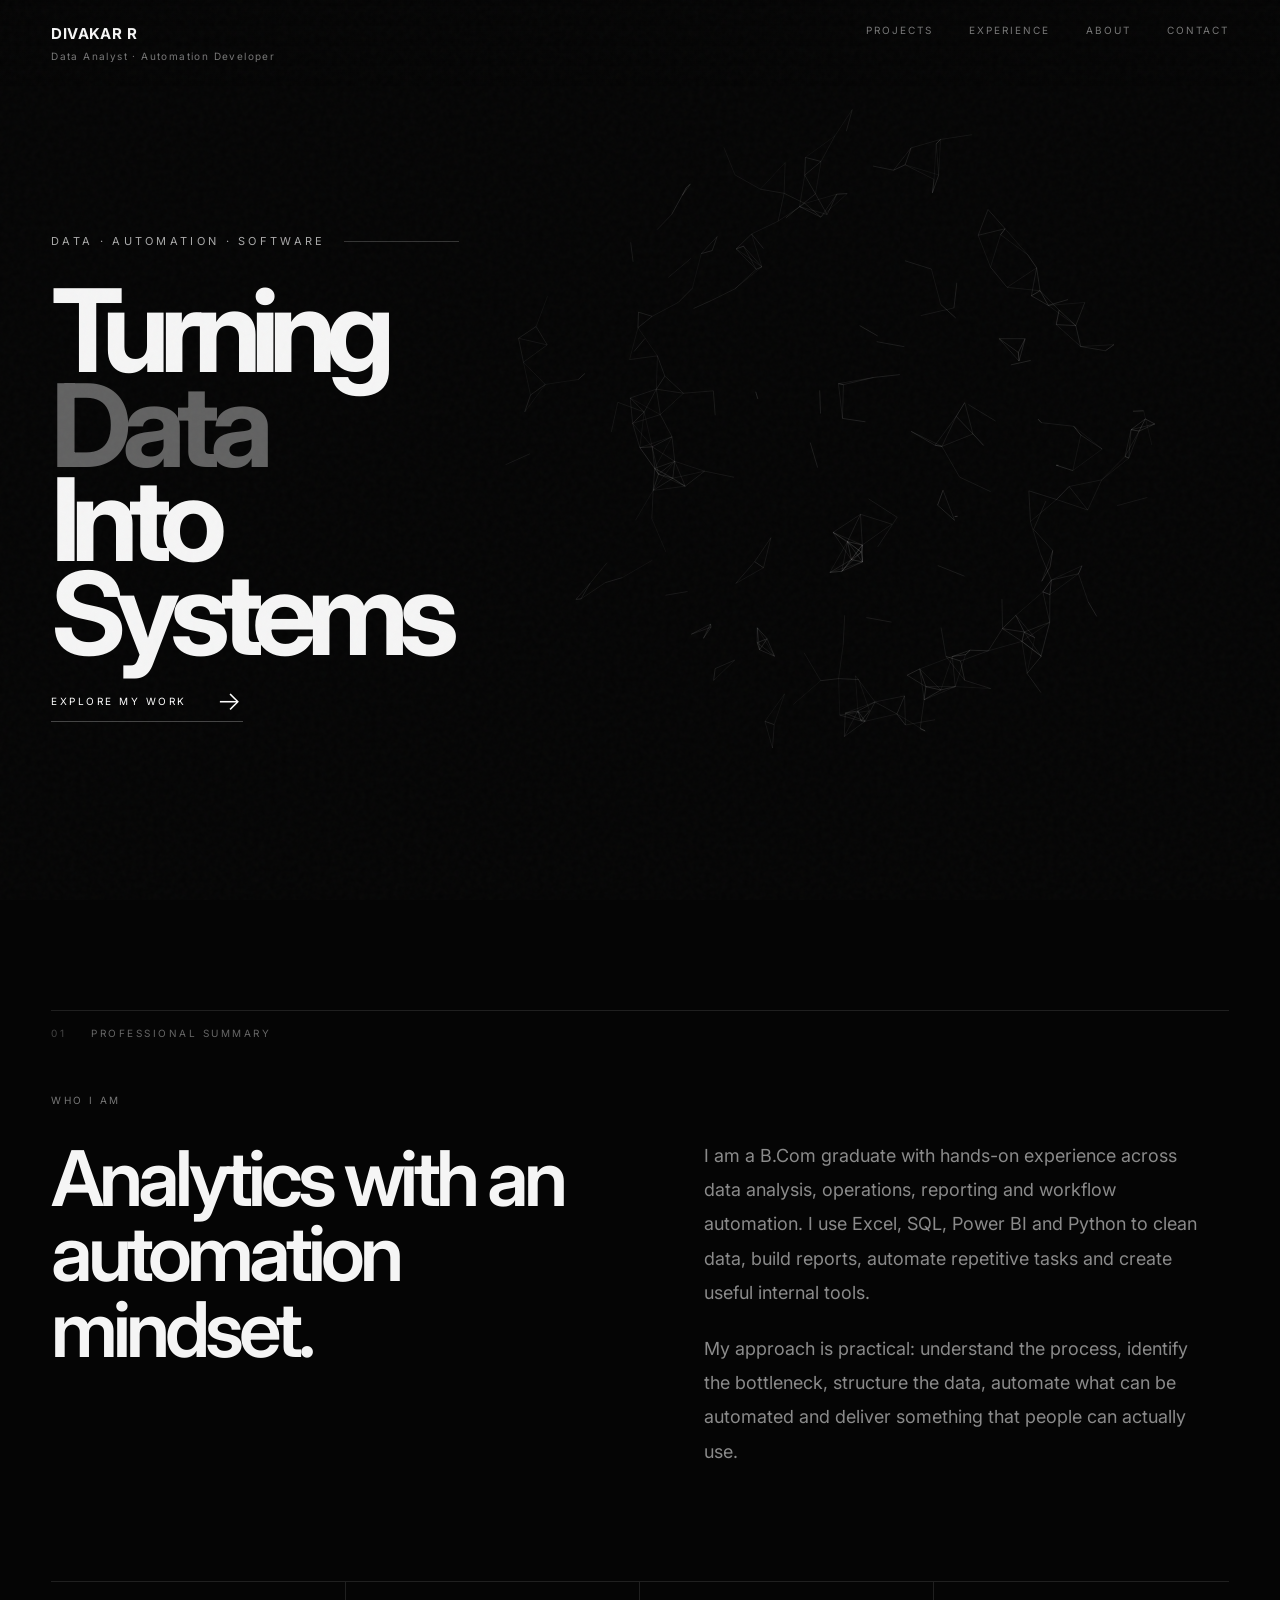
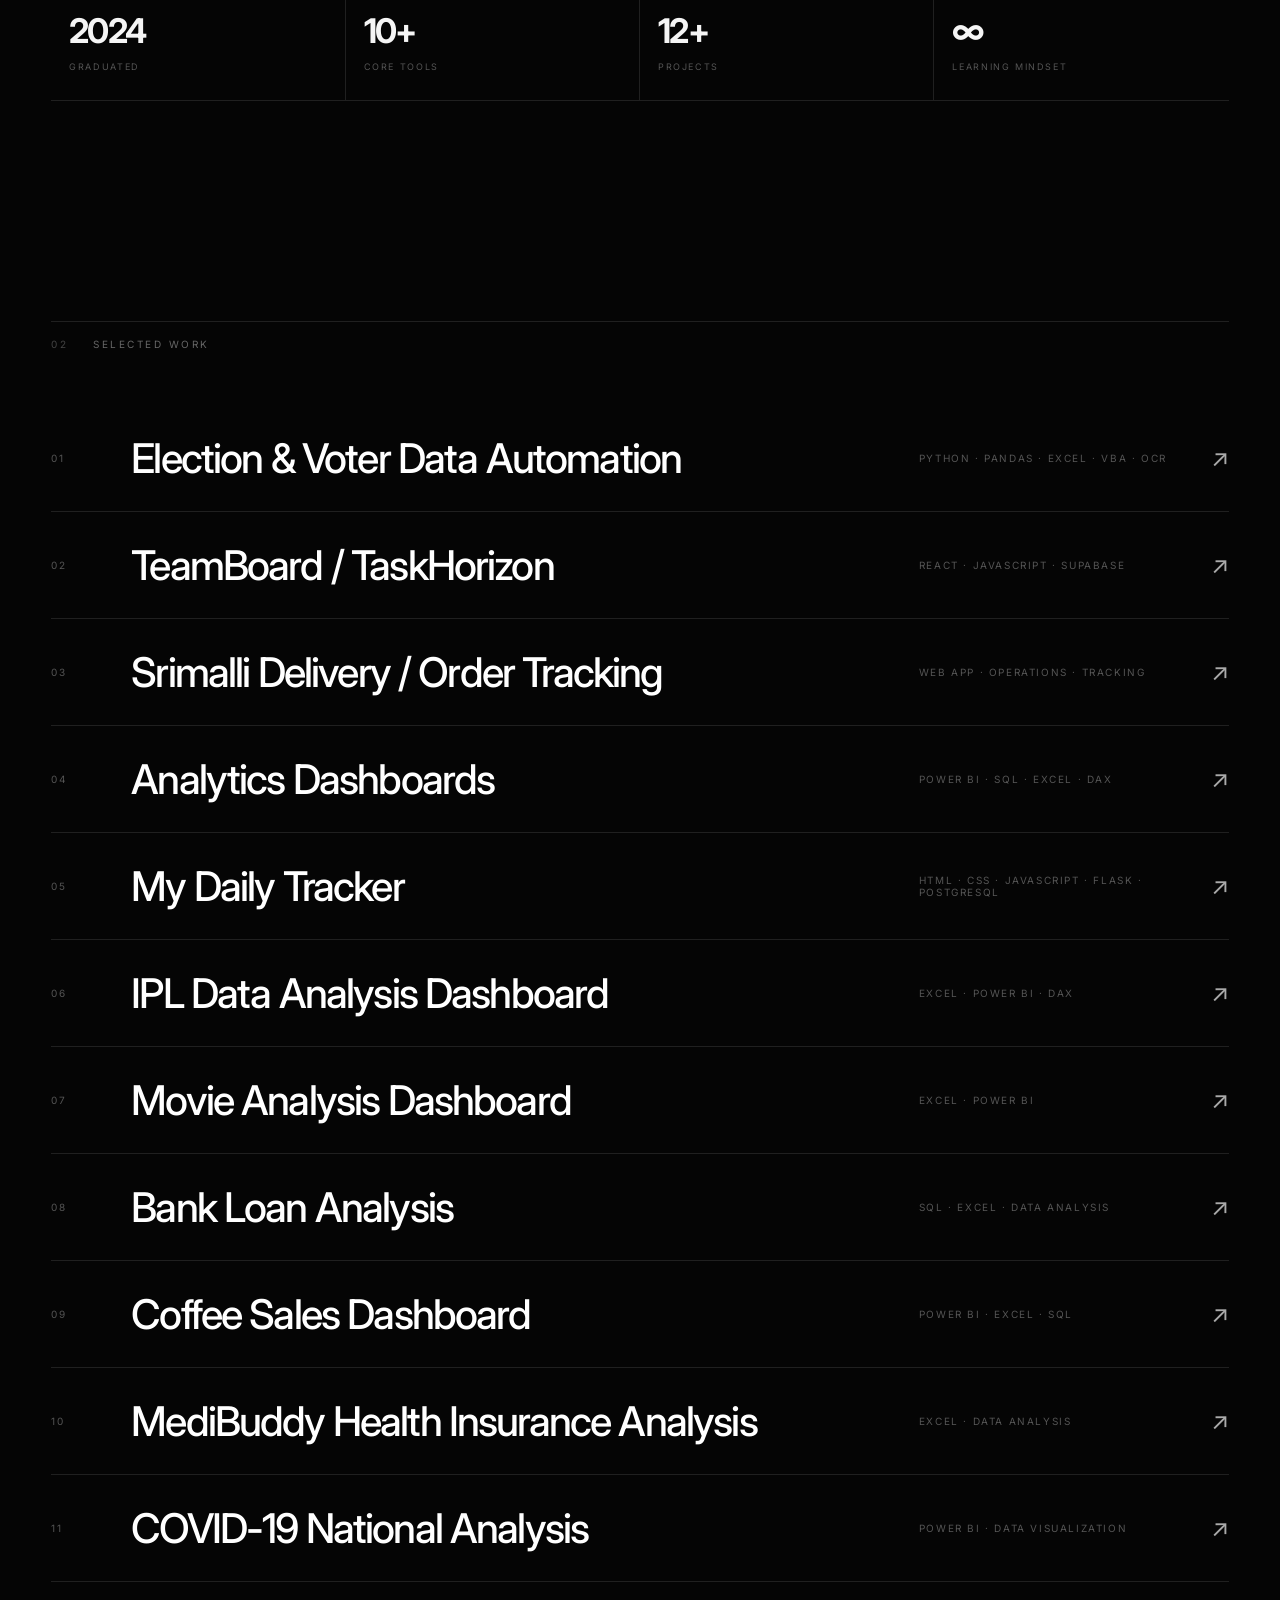
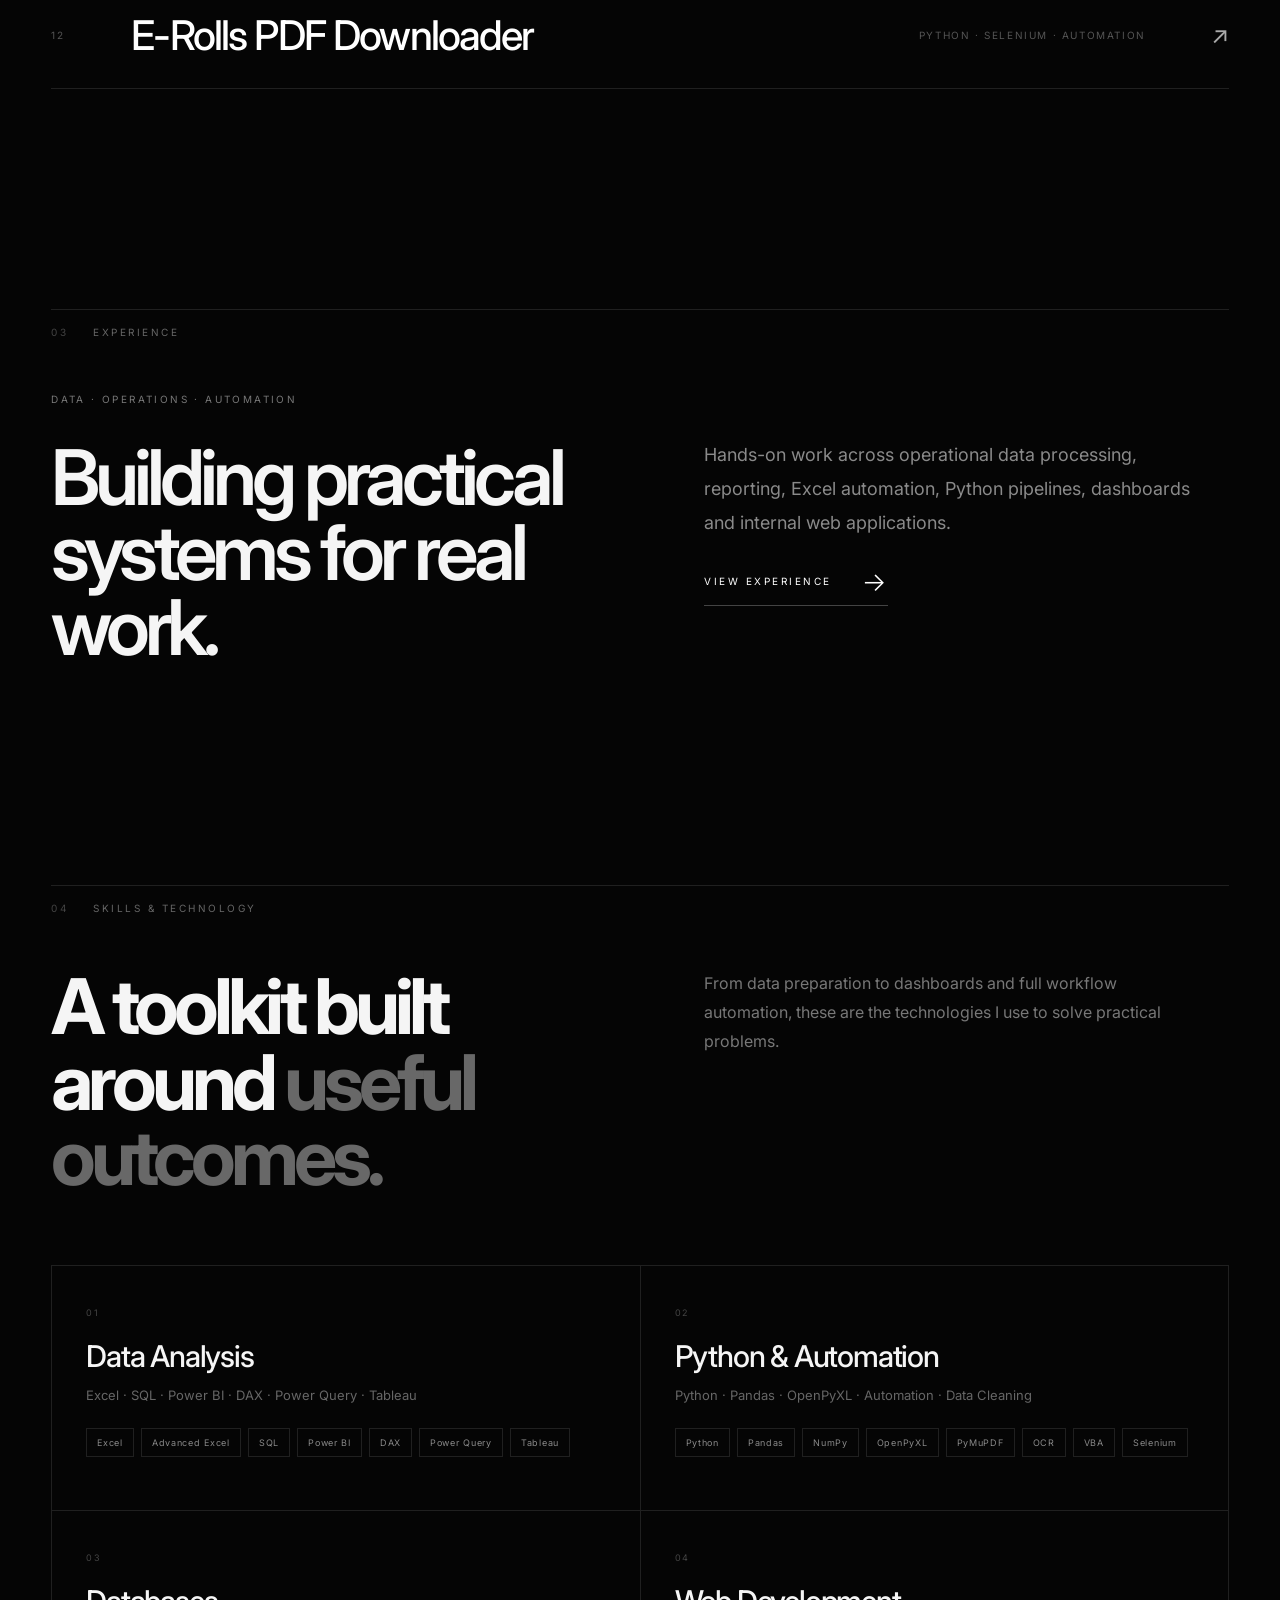
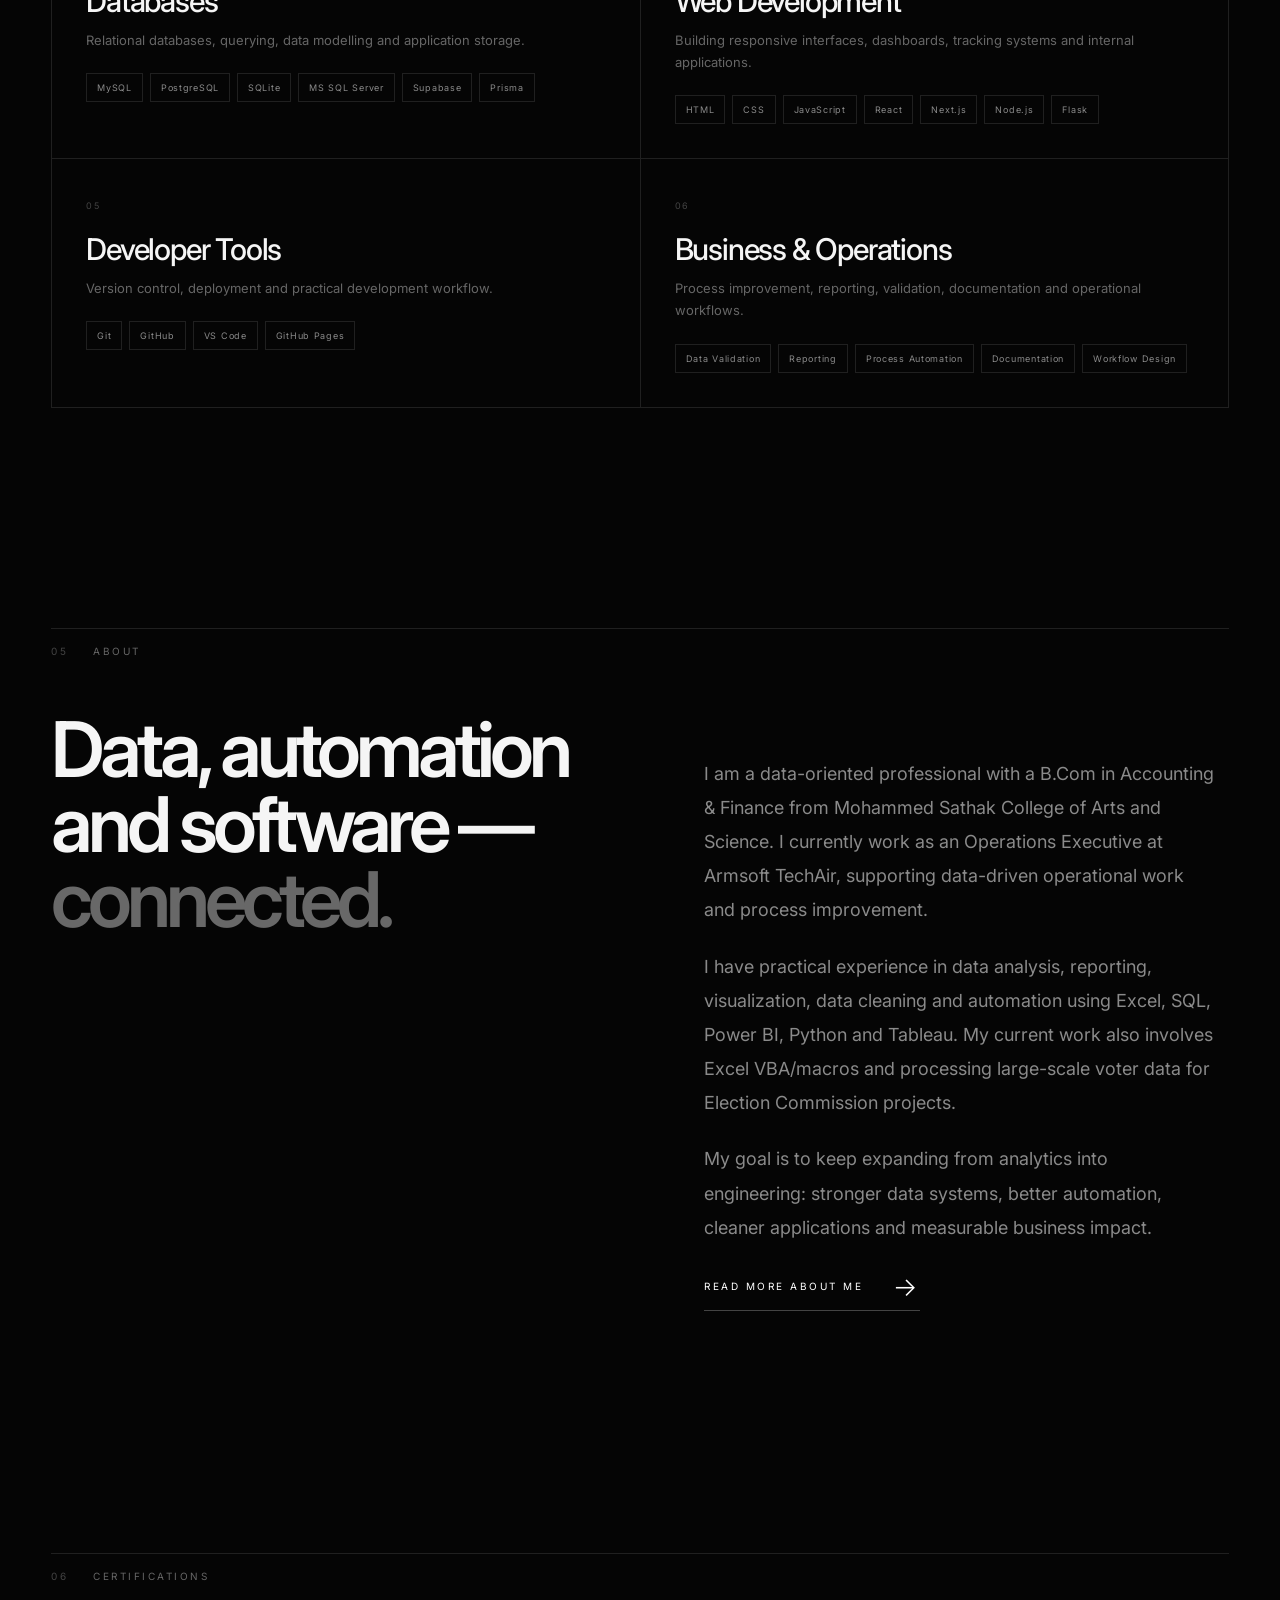
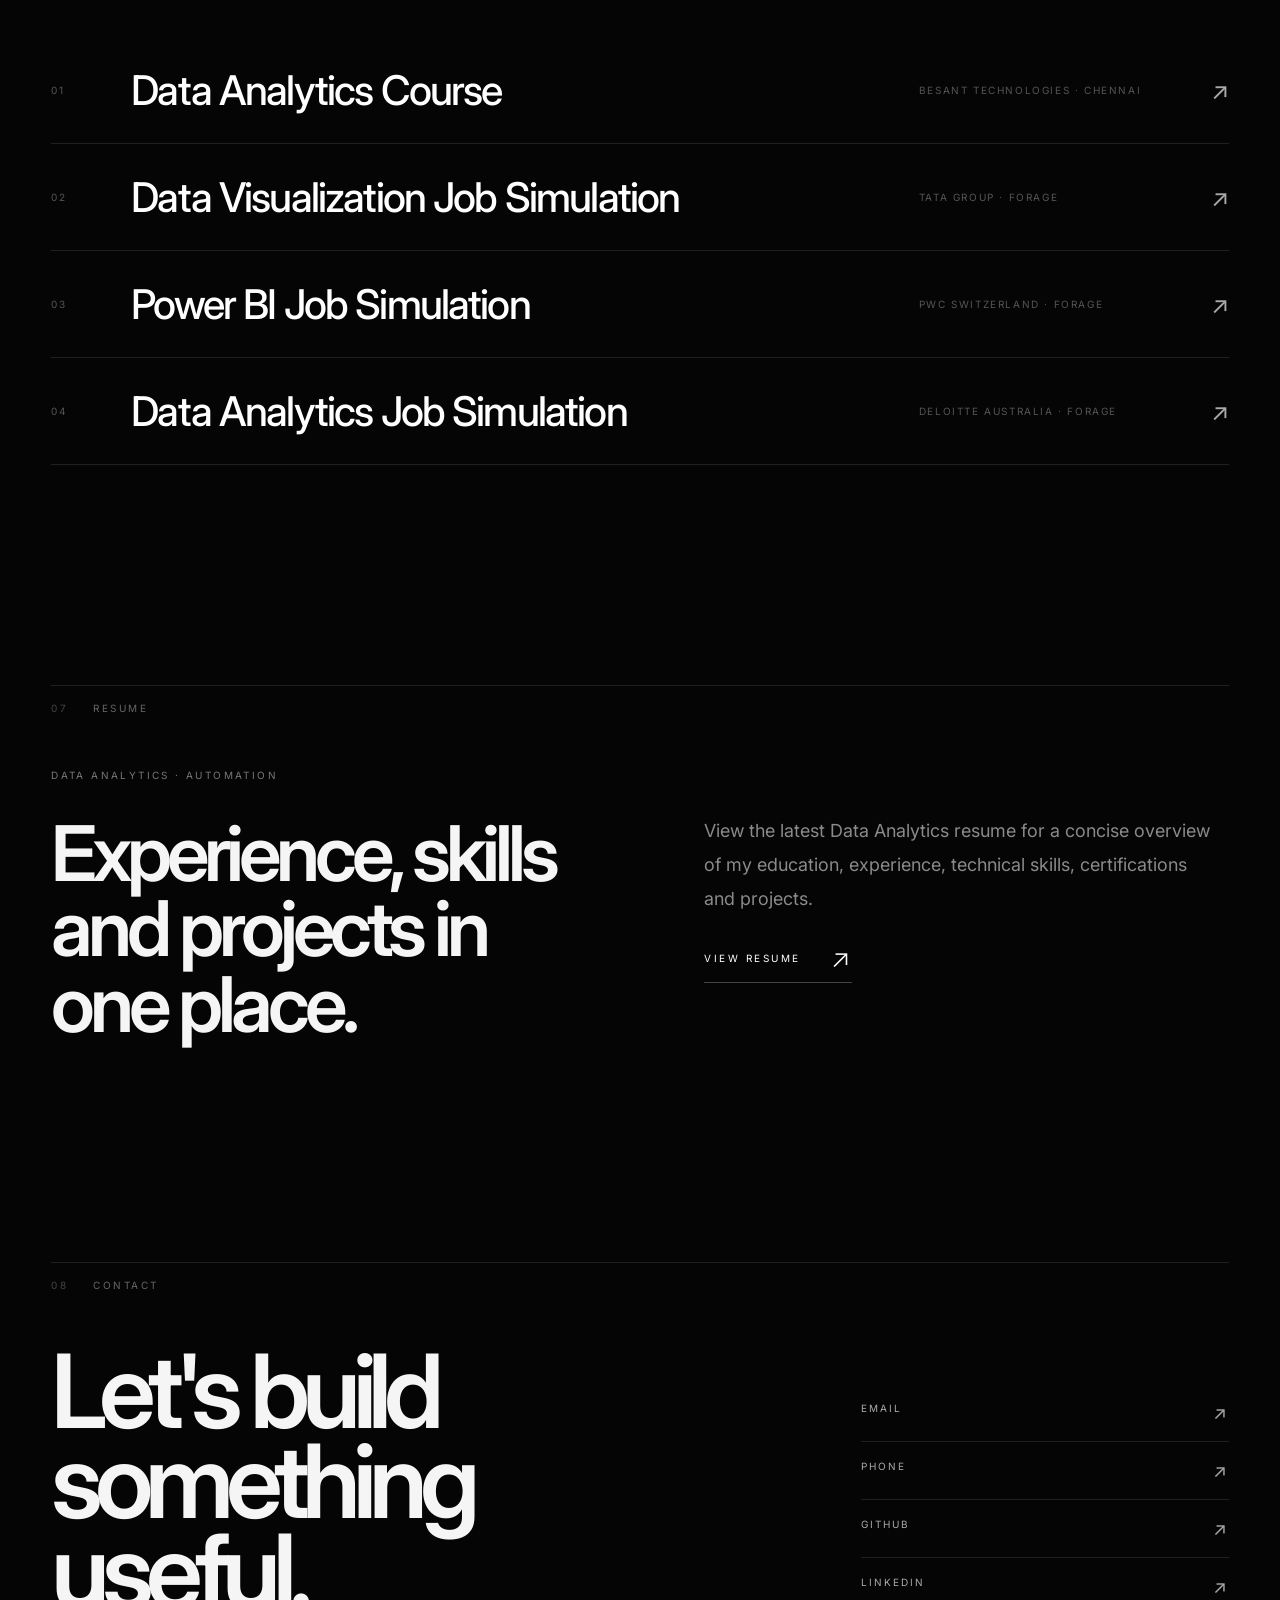
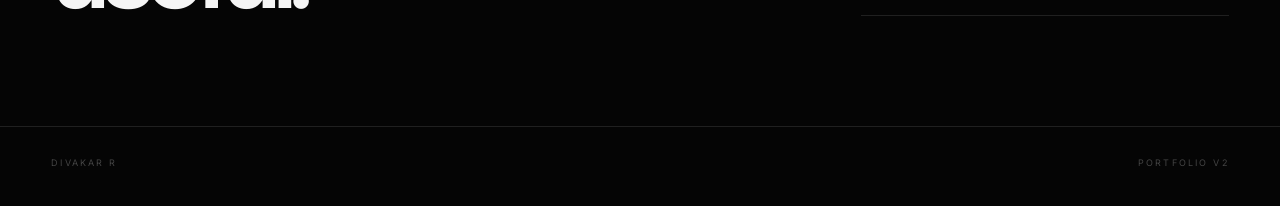
==== commit 260c46e4: "Copy complete portfolio details into V2" ====
--- a/index.html
+++ b/index.html
@@ -16,10 +16,45 @@
 <header class="topbar"><a class="brand" href="index.html"><strong>DIVAKAR R</strong><span>Data Analyst · Automation Developer</span></a><nav><a href="projects.html">Projects</a><a href="experience.html">Experience</a><a href="about.html">About</a><a href="contact.html">Contact</a></nav></header>
 <main>
 <section id="home" class="hero"><div class="hero-copy reveal"><div class="eyebrow"><span>DATA · AUTOMATION · SOFTWARE</span><i></i></div><h1>Turning<br><span>Data</span><br>Into Systems</h1><div class="hero-actions"><a class="work-link" href="projects.html"><span>EXPLORE MY WORK</span><b>→</b></a></div></div><div class="orb-stage" aria-hidden="true"><canvas id="orb-canvas"></canvas><div class="orb-haze"></div></div></section>
-<section class="section summary-section scroll-section"><div class="section-label"><span>01</span><span>PROFESSIONAL SUMMARY</span></div><div class="summary-grid"><div><p class="kicker">WHO I AM</p><h2>Analytics with an automation mindset.</h2></div><div class="body-copy"><p>I am a B.Com graduate with hands-on experience across data analysis, operations, reporting and workflow automation. I use Excel, SQL, Power BI and Python to clean data, build reports, automate repetitive tasks and create useful internal tools.</p><p>My approach is practical: understand the process, identify the bottleneck, structure the data, automate what can be automated and deliver something that people can actually use.</p></div></div><div class="stats"><div><strong>2024</strong><span>GRADUATED</span></div><div><strong>10+</strong><span>CORE TOOLS</span></div><div><strong>5+</strong><span>SELECTED PROJECTS</span></div><div><strong>∞</strong><span>LEARNING MINDSET</span></div></div></section>
-<section id="projects" class="section scroll-section projects-section"><div class="section-label"><span>02</span><span>SELECTED WORK</span></div><div class="project-list"><a class="project" href="projects/voter-automation.html"><span class="number">01</span><h2>Election Data Automation</h2><span class="meta">PYTHON · PANDAS · EXCEL · VBA · OCR</span><span class="arrow">↗</span></a><a class="project" href="projects/teamboard.html"><span class="number">02</span><h2>TeamBoard</h2><span class="meta">REACT · JAVASCRIPT · SUPABASE</span><span class="arrow">↗</span></a><a class="project" href="projects/srimalli.html"><span class="number">03</span><h2>Srimalli Delivery Tracking</h2><span class="meta">WEB APP · OPERATIONS · TRACKING</span><span class="arrow">↗</span></a><a class="project" href="projects/analytics.html"><span class="number">04</span><h2>Analytics Dashboards</h2><span class="meta">POWER BI · SQL · EXCEL · DAX</span><span class="arrow">↗</span></a><a class="project" href="projects/daily-tracker.html"><span class="number">05</span><h2>Daily Tracker</h2><span class="meta">HTML · CSS · JAVASCRIPT · FLASK · POSTGRESQL</span><span class="arrow">↗</span></a></div><p style="margin-top:35px"><a class="work-link" href="projects.html"><span>VIEW ALL PROJECTS</span><b>→</b></a></p></section>
+
+<section class="section summary-section scroll-section"><div class="section-label"><span>01</span><span>PROFESSIONAL SUMMARY</span></div><div class="summary-grid"><div><p class="kicker">WHO I AM</p><h2>Analytics with an automation mindset.</h2></div><div class="body-copy"><p>I am a B.Com graduate with hands-on experience across data analysis, operations, reporting and workflow automation. I use Excel, SQL, Power BI and Python to clean data, build reports, automate repetitive tasks and create useful internal tools.</p><p>My approach is practical: understand the process, identify the bottleneck, structure the data, automate what can be automated and deliver something that people can actually use.</p></div></div><div class="stats"><div><strong>2024</strong><span>GRADUATED</span></div><div><strong>10+</strong><span>CORE TOOLS</span></div><div><strong>12+</strong><span>PROJECTS</span></div><div><strong>∞</strong><span>LEARNING MINDSET</span></div></div></section>
+
+<section id="projects" class="section scroll-section projects-section"><div class="section-label"><span>02</span><span>SELECTED WORK</span></div><div class="project-list">
+<a class="project" href="projects/voter-automation.html"><span class="number">01</span><h2>Election & Voter Data Automation</h2><span class="meta">PYTHON · PANDAS · EXCEL · VBA · OCR</span><span class="arrow">↗</span></a>
+<a class="project" href="projects/teamboard.html"><span class="number">02</span><h2>TeamBoard / TaskHorizon</h2><span class="meta">REACT · JAVASCRIPT · SUPABASE</span><span class="arrow">↗</span></a>
+<a class="project" href="projects/srimalli.html"><span class="number">03</span><h2>Srimalli Delivery / Order Tracking</h2><span class="meta">WEB APP · OPERATIONS · TRACKING</span><span class="arrow">↗</span></a>
+<a class="project" href="projects/analytics.html"><span class="number">04</span><h2>Analytics Dashboards</h2><span class="meta">POWER BI · SQL · EXCEL · DAX</span><span class="arrow">↗</span></a>
+<a class="project" href="projects/daily-tracker.html"><span class="number">05</span><h2>My Daily Tracker</h2><span class="meta">HTML · CSS · JAVASCRIPT · FLASK · POSTGRESQL</span><span class="arrow">↗</span></a>
+<a class="project" href="projects/analytics.html"><span class="number">06</span><h2>IPL Data Analysis Dashboard</h2><span class="meta">EXCEL · POWER BI · DAX</span><span class="arrow">↗</span></a>
+<a class="project" href="projects/analytics.html"><span class="number">07</span><h2>Movie Analysis Dashboard</h2><span class="meta">EXCEL · POWER BI</span><span class="arrow">↗</span></a>
+<a class="project" href="projects/analytics.html"><span class="number">08</span><h2>Bank Loan Analysis</h2><span class="meta">SQL · EXCEL · DATA ANALYSIS</span><span class="arrow">↗</span></a>
+<a class="project" href="projects/analytics.html"><span class="number">09</span><h2>Coffee Sales Dashboard</h2><span class="meta">POWER BI · EXCEL · SQL</span><span class="arrow">↗</span></a>
+<a class="project" href="projects/analytics.html"><span class="number">10</span><h2>MediBuddy Health Insurance Analysis</h2><span class="meta">EXCEL · DATA ANALYSIS</span><span class="arrow">↗</span></a>
+<a class="project" href="projects/analytics.html"><span class="number">11</span><h2>COVID-19 National Analysis</h2><span class="meta">POWER BI · DATA VISUALIZATION</span><span class="arrow">↗</span></a>
+<a class="project" href="projects/voter-automation.html"><span class="number">12</span><h2>E-Rolls PDF Downloader</h2><span class="meta">PYTHON · SELENIUM · AUTOMATION</span><span class="arrow">↗</span></a>
+</div></section>
+
 <section id="experience" class="section split-section scroll-section"><div class="section-label"><span>03</span><span>EXPERIENCE</span></div><div class="split-content"><div><p class="kicker">DATA · OPERATIONS · AUTOMATION</p><h2>Building practical systems for real work.</h2></div><div class="body-copy"><p>Hands-on work across operational data processing, reporting, Excel automation, Python pipelines, dashboards and internal web applications.</p><p><a class="work-link" href="experience.html"><span>VIEW EXPERIENCE</span><b>→</b></a></p></div></div></section>
-<section id="skills" class="section skills-section scroll-section"><div class="section-label"><span>04</span><span>SKILLS & TECHNOLOGY</span></div><div class="skills-intro"><h2>A toolkit built around <em>useful outcomes.</em></h2><p>From data preparation to dashboards and full workflow automation, these are the technologies I use to solve practical problems.</p></div><div class="skill-categories"><div class="skill-category"><span class="skill-index">01</span><h3>Data Analysis</h3><p>Excel · SQL · Power BI · DAX · Power Query · Tableau</p><div class="skill-tags"><span>Excel</span><span>Advanced Excel</span><span>SQL</span><span>Power BI</span><span>DAX</span><span>Power Query</span><span>Tableau</span></div></div><div class="skill-category"><span class="skill-index">02</span><h3>Python & Automation</h3><p>Python · Pandas · OpenPyXL · Automation · Data Cleaning</p><div class="skill-tags"><span>Python</span><span>Pandas</span><span>NumPy</span><span>OpenPyXL</span><span>PyMuPDF</span><span>OCR</span><span>VBA</span></div></div><div class="skill-category"><span class="skill-index">03</span><h3>Databases</h3><p>Relational databases, querying, data modelling and application storage.</p><div class="skill-tags"><span>MySQL</span><span>PostgreSQL</span><span>MS SQL Server</span><span>Supabase</span><span>Prisma</span></div></div><div class="skill-category"><span class="skill-index">04</span><h3>Web Development</h3><p>Building responsive interfaces, dashboards, tracking systems and internal applications.</p><div class="skill-tags"><span>HTML</span><span>CSS</span><span>JavaScript</span><span>React</span><span>Next.js</span><span>Node.js</span><span>Flask</span></div></div><div class="skill-category"><span class="skill-index">05</span><h3>Developer Tools</h3><p>Version control, deployment and practical development workflow.</p><div class="skill-tags"><span>Git</span><span>GitHub</span><span>VS Code</span><span>GitHub Pages</span></div></div><div class="skill-category"><span class="skill-index">06</span><h3>Business & Operations</h3><p>Process improvement, reporting, validation, documentation and operational workflows.</p><div class="skill-tags"><span>Data Validation</span><span>Reporting</span><span>Process Automation</span><span>Documentation</span><span>Workflow Design</span></div></div></div></section>
-<section id="about" class="section split-section scroll-section"><div class="section-label"><span>05</span><span>ABOUT</span></div><div class="split-content"><h2 class="about-statement">Data, automation and software — <em>connected.</em></h2><div class="body-copy"><p>My goal is to keep expanding from analytics into engineering: stronger data systems, better automation, cleaner applications and measurable business impact.</p><p><a class="work-link" href="about.html"><span>READ MORE ABOUT ME</span><b>→</b></a></p></div></div></section>
-<section id="contact" class="section contact scroll-section"><div class="section-label"><span>06</span><span>CONTACT</span></div><div class="contact-content"><h2>Let's build something useful.</h2><div class="contact-links"><a href="contact.html">CONTACT ME <span>↗</span></a><a href="https://github.com/Divakar07-pixel" target="_blank" rel="noreferrer">GITHUB <span>↗</span></a><a href="https://www.linkedin.com/in/divakar-r-688403337" target="_blank" rel="noreferrer">LINKEDIN <span>↗</span></a></div></div></section>
+
+<section id="skills" class="section skills-section scroll-section"><div class="section-label"><span>04</span><span>SKILLS & TECHNOLOGY</span></div><div class="skills-intro"><h2>A toolkit built around <em>useful outcomes.</em></h2><p>From data preparation to dashboards and full workflow automation, these are the technologies I use to solve practical problems.</p></div><div class="skill-categories">
+<div class="skill-category"><span class="skill-index">01</span><h3>Data Analysis</h3><p>Excel · SQL · Power BI · DAX · Power Query · Tableau</p><div class="skill-tags"><span>Excel</span><span>Advanced Excel</span><span>SQL</span><span>Power BI</span><span>DAX</span><span>Power Query</span><span>Tableau</span></div></div>
+<div class="skill-category"><span class="skill-index">02</span><h3>Python & Automation</h3><p>Python · Pandas · OpenPyXL · Automation · Data Cleaning</p><div class="skill-tags"><span>Python</span><span>Pandas</span><span>NumPy</span><span>OpenPyXL</span><span>PyMuPDF</span><span>OCR</span><span>VBA</span><span>Selenium</span></div></div>
+<div class="skill-category"><span class="skill-index">03</span><h3>Databases</h3><p>Relational databases, querying, data modelling and application storage.</p><div class="skill-tags"><span>MySQL</span><span>PostgreSQL</span><span>SQLite</span><span>MS SQL Server</span><span>Supabase</span><span>Prisma</span></div></div>
+<div class="skill-category"><span class="skill-index">04</span><h3>Web Development</h3><p>Building responsive interfaces, dashboards, tracking systems and internal applications.</p><div class="skill-tags"><span>HTML</span><span>CSS</span><span>JavaScript</span><span>React</span><span>Next.js</span><span>Node.js</span><span>Flask</span></div></div>
+<div class="skill-category"><span class="skill-index">05</span><h3>Developer Tools</h3><p>Version control, deployment and practical development workflow.</p><div class="skill-tags"><span>Git</span><span>GitHub</span><span>VS Code</span><span>GitHub Pages</span></div></div>
+<div class="skill-category"><span class="skill-index">06</span><h3>Business & Operations</h3><p>Process improvement, reporting, validation, documentation and operational workflows.</p><div class="skill-tags"><span>Data Validation</span><span>Reporting</span><span>Process Automation</span><span>Documentation</span><span>Workflow Design</span></div></div>
+</div></section>
+
+<section id="about" class="section split-section scroll-section"><div class="section-label"><span>05</span><span>ABOUT</span></div><div class="split-content"><h2 class="about-statement">Data, automation and software — <em>connected.</em></h2><div class="body-copy"><p>I am a data-oriented professional with a B.Com in Accounting & Finance from Mohammed Sathak College of Arts and Science. I currently work as an Operations Executive at Armsoft TechAir, supporting data-driven operational work and process improvement.</p><p>I have practical experience in data analysis, reporting, visualization, data cleaning and automation using Excel, SQL, Power BI, Python and Tableau. My current work also involves Excel VBA/macros and processing large-scale voter data for Election Commission projects.</p><p>My goal is to keep expanding from analytics into engineering: stronger data systems, better automation, cleaner applications and measurable business impact.</p><p><a class="work-link" href="about.html"><span>READ MORE ABOUT ME</span><b>→</b></a></p></div></div></section>
+
+<section id="certifications" class="section scroll-section"><div class="section-label"><span>06</span><span>CERTIFICATIONS</span></div><div class="project-list">
+<a class="project" href="https://divakar07-pixel.github.io/Portfolio/Certificates/Divakar%20R%20data%20nalytics.pdf" target="_blank" rel="noreferrer"><span class="number">01</span><h2>Data Analytics Course</h2><span class="meta">BESANT TECHNOLOGIES · CHENNAI</span><span class="arrow">↗</span></a>
+<a class="project" href="https://divakar07-pixel.github.io/Portfolio/Certificates/Forage_TATA_completion_certificate.pdf" target="_blank" rel="noreferrer"><span class="number">02</span><h2>Data Visualization Job Simulation</h2><span class="meta">TATA GROUP · FORAGE</span><span class="arrow">↗</span></a>
+<a class="project" href="https://divakar07-pixel.github.io/Portfolio/Certificates/Forage_PWC_completion_certificate.pdf" target="_blank" rel="noreferrer"><span class="number">03</span><h2>Power BI Job Simulation</h2><span class="meta">PWC SWITZERLAND · FORAGE</span><span class="arrow">↗</span></a>
+<a class="project" href="https://divakar07-pixel.github.io/Portfolio/Certificates/Forage_Deloite_completion_certificate.pdf" target="_blank" rel="noreferrer"><span class="number">04</span><h2>Data Analytics Job Simulation</h2><span class="meta">DELOITTE AUSTRALIA · FORAGE</span><span class="arrow">↗</span></a>
+</div></section>
+
+<section id="resume" class="section split-section scroll-section"><div class="section-label"><span>07</span><span>RESUME</span></div><div class="split-content"><div><p class="kicker">DATA ANALYTICS · AUTOMATION</p><h2>Experience, skills and projects in one place.</h2></div><div class="body-copy"><p>View the latest Data Analytics resume for a concise overview of my education, experience, technical skills, certifications and projects.</p><p><a class="work-link" href="https://divakar07-pixel.github.io/Portfolio/Divakar%20R%20Data%20Analytics%20Resume.pdf" target="_blank" rel="noreferrer"><span>VIEW RESUME</span><b>↗</b></a></p></div></div></section>
+
+<section id="contact" class="section contact scroll-section"><div class="section-label"><span>08</span><span>CONTACT</span></div><div class="contact-content"><h2>Let's build something useful.</h2><div class="contact-links"><a href="mailto:diwakarsurya2@gmail.com">EMAIL <span>↗</span></a><a href="tel:+919345716488">PHONE <span>↗</span></a><a href="https://github.com/Divakar07-pixel" target="_blank" rel="noreferrer">GITHUB <span>↗</span></a><a href="https://www.linkedin.com/in/divakar-r-688403337" target="_blank" rel="noreferrer">LINKEDIN <span>↗</span></a></div></div></section>
 </main><footer><span>DIVAKAR R</span><span>PORTFOLIO V2</span></footer><script src="script.js"></script></body></html>
--- a/portal.css
+++ b/portal.css
@@ -1,16 +1,10 @@
-/* Home V2 portal — high-visibility code-generated orb. */
-.hero{position:relative;min-height:100vh;height:100vh;overflow:hidden;isolation:isolate;display:grid;grid-template-columns:minmax(0,1fr) minmax(420px,1fr);align-items:center}
-.hero-copy{position:relative;z-index:5;max-width:720px;opacity:1;transform:none;clip-path:none}
-.orb-stage{position:absolute!important;inset:0!important;width:100%!important;height:100%!important;min-height:100%!important;margin:0!important;z-index:2!important;pointer-events:none!important;opacity:1!important;transform:none!important;filter:none!important;overflow:hidden}
-.orb-stage canvas{display:block;width:100%;height:100%;transform:none!important;opacity:1!important}
-.orb-stage .orb-haze,.orb-stage:before,.orb-stage:after{display:none!important}
-.page-loader{position:fixed;inset:0;z-index:1000;background:#050505;overflow:hidden;opacity:1;visibility:visible;transform:scale(1);transform-origin:center center;transition:opacity .85s cubic-bezier(.22,1,.36,1),transform .95s cubic-bezier(.22,1,.36,1),visibility .85s}
-.loader-orb-stage{position:absolute;inset:0;width:100%;height:100%;overflow:hidden}
-.loader-orb-stage canvas{display:block;width:100%;height:100%;opacity:1!important;transform:scale(var(--portal-orb-scale,1));transform-origin:center center;will-change:transform}
-.loader-orb-stage .orb-haze,.loader-orb-stage:before,.loader-orb-stage:after{display:none!important}
-.page-loader.portal-ready{opacity:1;visibility:visible}
-.page-loader.portal-entered{opacity:0;visibility:hidden;pointer-events:none;transform:scale(1.06)}
-.portal-lock{overflow:hidden!important;height:100%!important}
-@media(max-width:900px){.hero{grid-template-columns:1fr;min-height:100vh;height:100vh;padding-top:112px;padding-bottom:28px}.hero-copy{width:100%;max-width:620px}.orb-stage{opacity:1!important}}
-@media(max-width:560px){.hero{padding:104px 6vw 26px;min-height:100svh;height:100svh}.orb-stage{opacity:1!important}}
-@media(prefers-reduced-motion:reduce){.page-loader{display:none!important}.portal-lock{overflow:auto!important;height:auto!important}.hero{min-height:100vh;height:100vh}.orb-stage{position:absolute!important;opacity:1!important}}
+/* Home V2 portal — automatic 0–100 loading + cinematic orb burst. */
+.hero{position:relative;min-height:100vh;height:100vh;overflow:hidden;isolation:isolate;display:grid;grid-template-columns:minmax(0,1fr) minmax(420px,1fr);align-items:center;opacity:0;transform:translateY(28px) scale(.985);transition:opacity 1s cubic-bezier(.22,1,.36,1),transform 1.15s cubic-bezier(.22,1,.36,1)}
+body.home-revealed .hero{opacity:1;transform:none}.hero-copy{position:relative;z-index:5;max-width:720px;opacity:1;transform:none;clip-path:none}.orb-stage{position:absolute!important;inset:0!important;width:100%!important;height:100%!important;min-height:100%!important;margin:0!important;z-index:2!important;pointer-events:none!important;opacity:1!important;transform:none!important;filter:none!important;overflow:hidden}.orb-stage canvas{display:block;width:100%;height:100%;transform:none!important;opacity:1!important}.orb-stage .orb-haze,.orb-stage:before,.orb-stage:after{display:none!important}
+.page-loader{position:fixed;inset:0;z-index:1000;background:#050505;overflow:hidden;opacity:1;visibility:visible;transform:scale(1);transform-origin:center center;transition:opacity 1s cubic-bezier(.22,1,.36,1),transform 1.15s cubic-bezier(.22,1,.36,1),visibility 1s}.loader-orb-stage{position:absolute;inset:0;width:100%;height:100%;overflow:hidden;transform:scale(var(--portal-orb-scale,1));transform-origin:center center;transition:transform .95s cubic-bezier(.16,1,.3,1);will-change:transform}.loader-orb-stage canvas{display:block;width:100%;height:100%;opacity:1!important;transform:none!important}.loader-orb-stage .orb-haze,.loader-orb-stage:before,.loader-orb-stage:after{display:none!important}
+.loader-ui{position:absolute;left:50%;bottom:7.5vh;transform:translateX(-50%);width:min(280px,42vw);z-index:4;text-align:center;pointer-events:none;color:#fff;transition:opacity .45s ease,transform .55s cubic-bezier(.22,1,.36,1)}.loader-percent{font-size:clamp(28px,3.5vw,48px);font-weight:500;letter-spacing:-.04em;line-height:1}.loader-percent small{font-size:.42em;margin-left:2px;vertical-align:top;opacity:.55}.loader-status{margin-top:11px;font-size:9px;letter-spacing:.24em;color:rgba(255,255,255,.48);font-weight:600}.loader-progress{height:1px;width:100%;margin-top:15px;background:rgba(255,255,255,.12);overflow:hidden}.loader-progress span{display:block;width:0;height:100%;background:rgba(255,255,255,.9);transform-origin:left center;transition:width .08s linear}
+.page-loader.loading-complete .loader-percent{transform:scale(1.08);transition:transform .3s ease}.page-loader.portal-burst .loader-orb-stage{transform:scale(var(--portal-orb-scale,1.72))}.page-loader.portal-burst .loader-ui{opacity:0;transform:translateX(-50%) translateY(14px)}.page-loader.portal-entered{opacity:0;visibility:hidden;pointer-events:none;transform:scale(1.04)}
+body:not(.home-revealed) .topbar{opacity:0;transform:translateY(-12px);pointer-events:none;transition:opacity .6s ease,transform .6s ease}body.home-revealed .topbar{opacity:1;transform:none;pointer-events:auto}.portal-lock{overflow:hidden!important;height:100%!important}
+@media(max-width:900px){.hero{grid-template-columns:1fr;min-height:100vh;height:100vh;padding-top:112px;padding-bottom:28px}.hero-copy{width:100%;max-width:620px}.orb-stage{opacity:1!important}.loader-ui{bottom:6vh;width:min(240px,58vw)}}
+@media(max-width:560px){.hero{padding:104px 6vw 26px;min-height:100svh;height:100svh}.orb-stage{opacity:1!important}.loader-percent{font-size:32px}.loader-status{font-size:8px}.loader-orb-stage{transform:scale(var(--portal-orb-scale,1))}}
+@media(prefers-reduced-motion:reduce){.page-loader{display:none!important}.hero{min-height:100vh;height:100vh;opacity:1;transform:none}.loader-ui{display:none!important}.topbar{opacity:1!important;transform:none!important;pointer-events:auto!important}}
